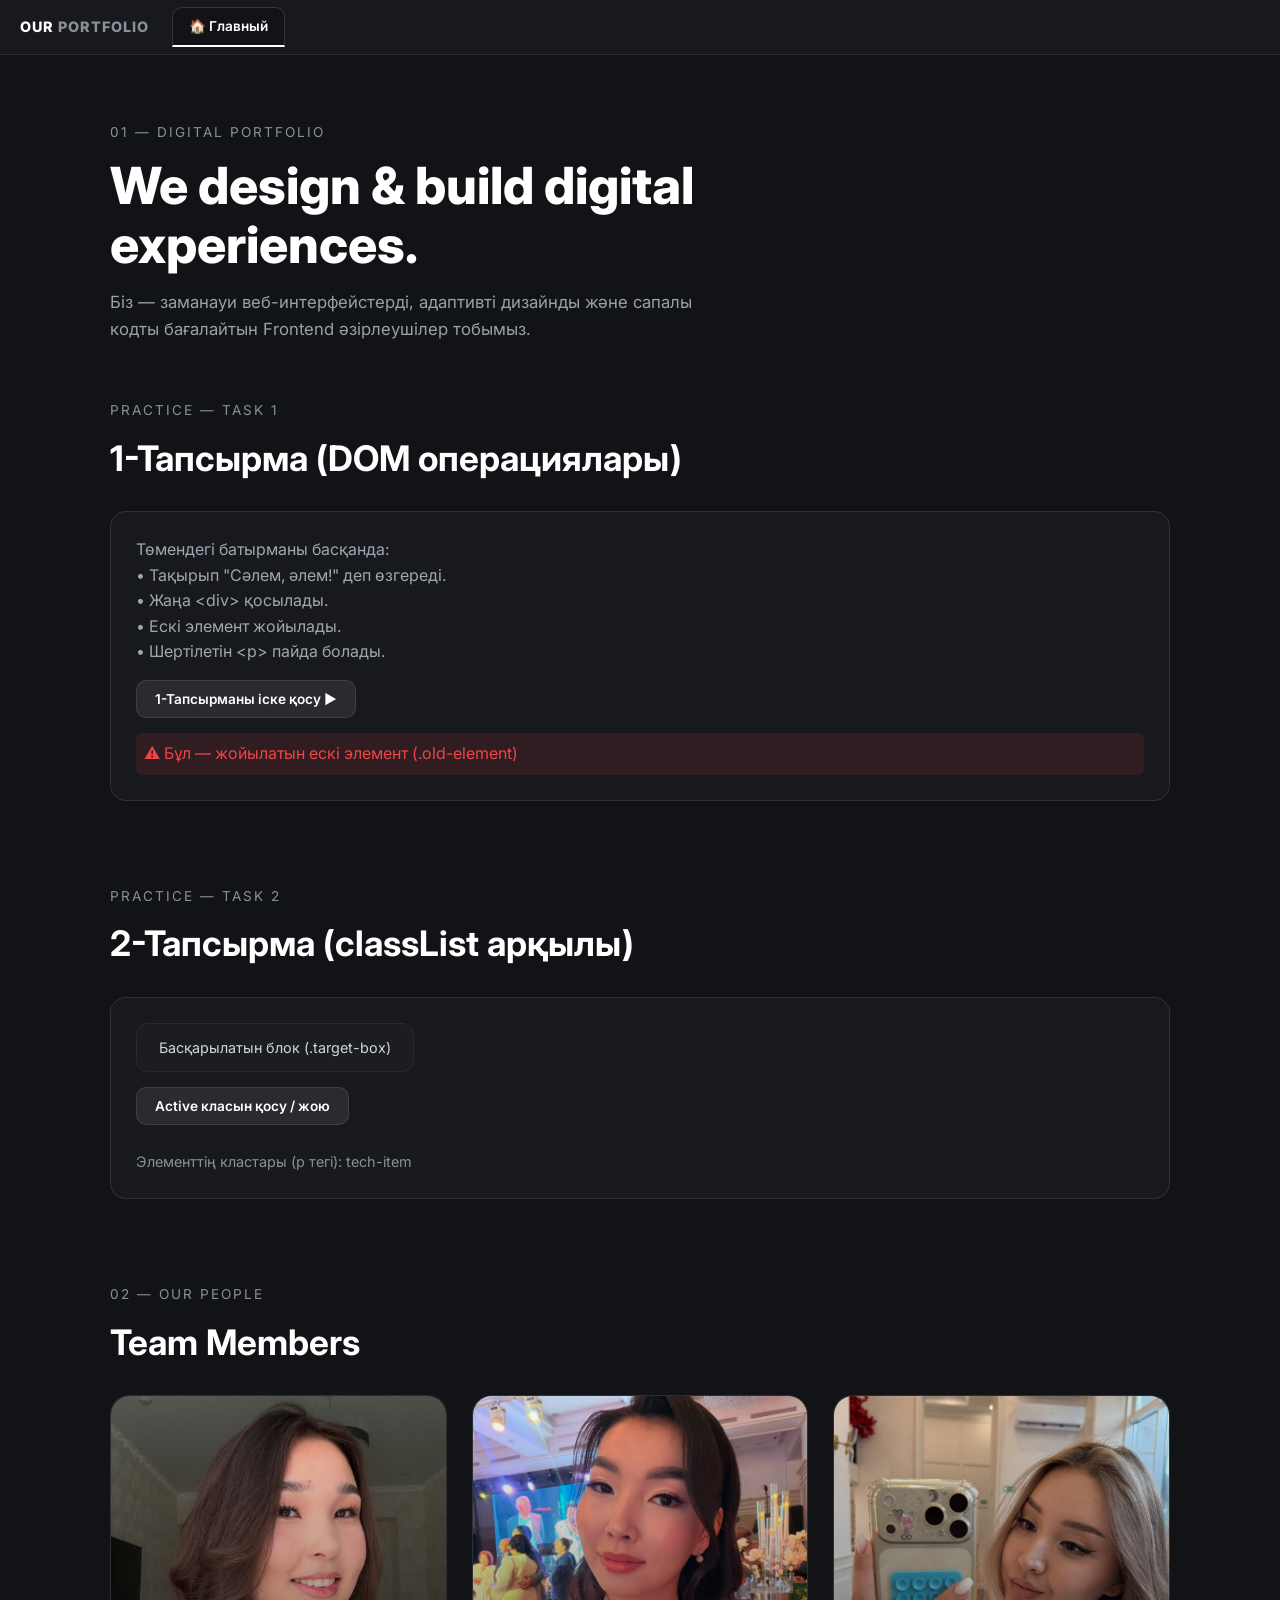
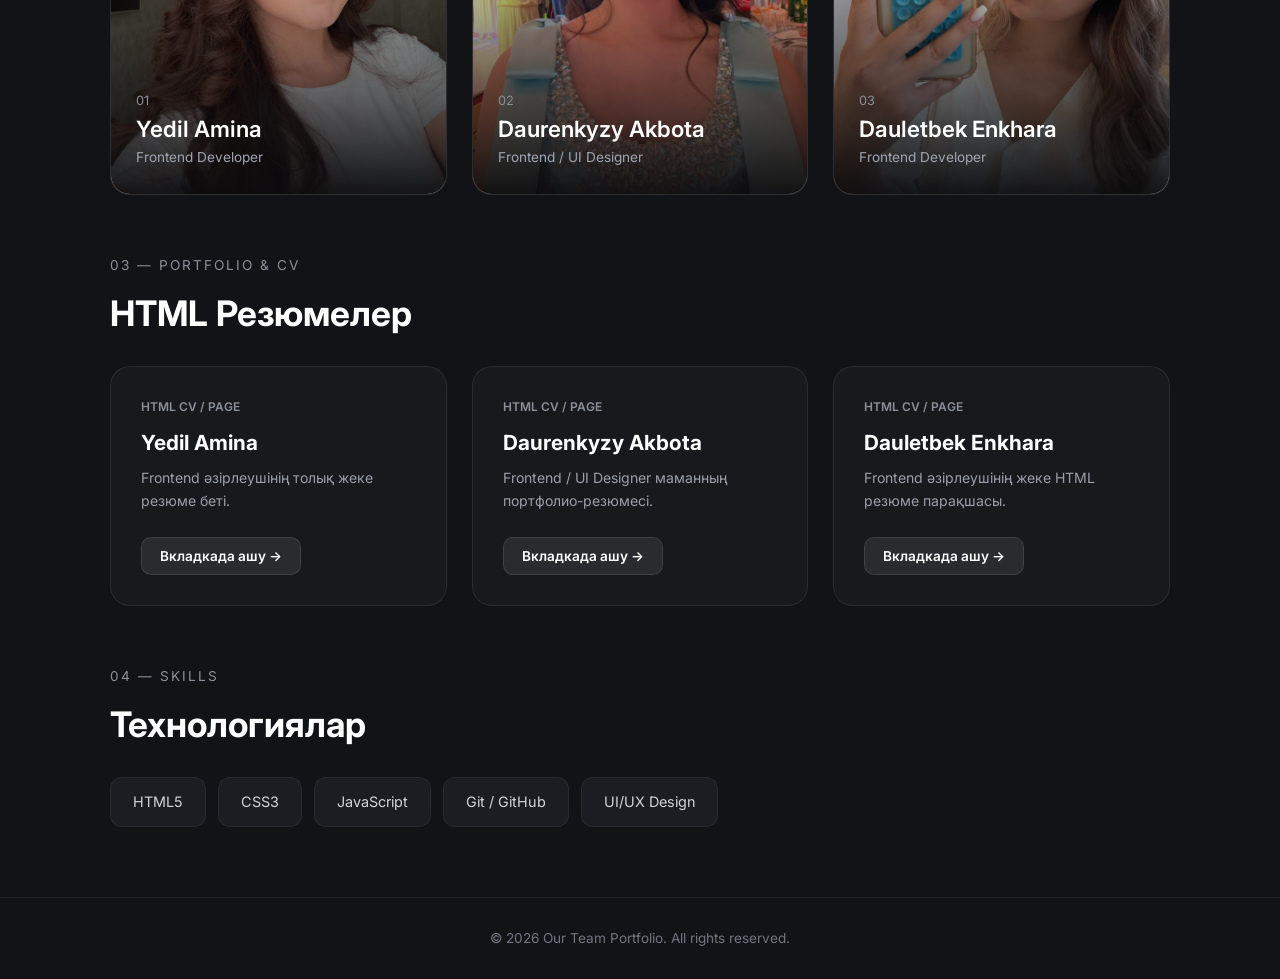
==== index.html @ e79c0d2a "Файл создан" ====
<!DOCTYPE html>
<html lang="kk">
<head>
  <meta charset="UTF-8">
  <meta name="viewport" content="width=device-width, initial-scale=1.0">
  <title>Our Team Portfolio with Tabs</title>
  <style>
    @import url('https://fonts.googleapis.com/css2?family=Inter:wght@300;400;500;600;700;800&display=swap');

    * { box-sizing: border-box; margin: 0; padding: 0; font-family: 'Inter', sans-serif; }
    
    body { 
      background-color: #121316; 
      color: #ffffff; 
      line-height: 1.6;
    }

    /* TOP TABS BAR */
    .tabs-header {
      position: fixed;
      top: 0; left: 0; width: 100%;
      height: 55px;
      background: #18191d;
      display: flex; align-items: center;
      padding: 0 20px;
      gap: 8px;
      z-index: 1000;
      border-bottom: 1px solid rgba(255, 255, 255, 0.08);
      overflow-x: auto;
    }

    .tabs-header::-webkit-scrollbar { height: 3px; }
    .tabs-header::-webkit-scrollbar-thumb { background: rgba(255,255,255,0.2); }

    .logo-badge {
      font-weight: 800;
      font-size: 0.9rem;
      letter-spacing: 1px;
      margin-right: 15px;
      color: #fff;
      white-space: nowrap;
    }
    .logo-badge span { color: #8a8f99; }

    .tab-btn {
      display: inline-flex;
      align-items: center;
      gap: 10px;
      background: rgba(255, 255, 255, 0.04);
      color: #8a8f99;
      padding: 8px 16px;
      border-radius: 10px 10px 0 0;
      font-size: 0.85rem;
      font-weight: 500;
      cursor: pointer;
      border: 1px solid rgba(255, 255, 255, 0.05);
      border-bottom: none;
      transition: all 0.2s ease;
      white-space: nowrap;
      user-select: none;
    }

    .tab-btn:hover { background: rgba(255, 255, 255, 0.08); color: #fff; }

    .tab-btn.active {
      background: #121316;
      color: #ffffff;
      border-color: rgba(255, 255, 255, 0.15);
      border-bottom: 2px solid #ffffff;
      font-weight: 600;
    }

    .tab-close {
      display: inline-flex; align-items: center; justify-content: center;
      width: 18px; height: 18px; border-radius: 50%;
      font-size: 11px; color: #8a8f99; transition: 0.2s;
    }
    .tab-close:hover { background: rgba(255, 255, 255, 0.2); color: #fff; }

    .content-area { margin-top: 55px; }
    .page-view { display: none; }
    .page-view.active { display: block; }

    /* HERO SECTION */
    .hero {
      min-height: 35vh;
      display: flex; flex-direction: column; justify-content: center;
      max-width: 1100px; margin: 0 auto; padding: 50px 20px 10px 20px;
    }
    .hero-tag { color: #8a8f99; font-size: 0.85rem; letter-spacing: 2px; text-transform: uppercase; margin-bottom: 12px; }
    .hero-title { font-size: 3.2rem; font-weight: 800; line-height: 1.15; max-width: 850px; margin-bottom: 15px; }
    .hero-subtitle { color: #9a9fa9; font-size: 1.05rem; max-width: 600px; }

    /* SECTIONS GENERAL */
    .section-container { max-width: 1100px; margin: 0 auto; padding: 30px 20px; }
    .sec-subtitle { color: #8a8f99; font-size: 0.85rem; letter-spacing: 2px; text-transform: uppercase; margin-bottom: 8px; }
    .sec-title { font-size: 2.2rem; font-weight: 700; margin-bottom: 25px; }

    /* TEAM GRID */
    .team-grid { display: grid; grid-template-columns: repeat(auto-fit, minmax(280px, 1fr)); gap: 25px; }
    .team-card {
      position: relative; height: 400px; border-radius: 20px;
      overflow: hidden; background: #1c1d22; cursor: pointer;
      transition: transform 0.3s ease, border-color 0.3s ease;
      border: 1px solid rgba(255, 255, 255, 0.08);
    }
    .team-card:hover { transform: translateY(-6px); border-color: rgba(255,255,255,0.25); }
    .card-img { width: 100%; height: 100%; object-fit: cover; }
    .card-overlay {
      position: absolute; inset: 0;
      background: linear-gradient(to top, rgba(10, 10, 12, 0.95) 0%, rgba(10, 10, 12, 0.3) 50%, transparent 100%);
      display: flex; flex-direction: column; justify-content: flex-end; padding: 25px;
    }
    .member-num { font-size: 0.8rem; color: #8a8f99; }
    .member-name { font-size: 1.4rem; font-weight: 600; color: #fff; }
    .member-role { font-size: 0.85rem; color: #a0a5b1; }

    /* RESUMES GRID */
    .resume-grid { display: grid; grid-template-columns: repeat(auto-fit, minmax(300px, 1fr)); gap: 25px; }
    .resume-card {
      background: #18191d; border-radius: 20px; padding: 30px;
      border: 1px solid rgba(255,255,255,0.08); display: flex; flex-direction: column; justify-content: space-between;
    }
    .resume-badge { font-size: 0.75rem; color: #8a8f99; text-transform: uppercase; font-weight: 600; margin-bottom: 10px; }
    .resume-name { font-size: 1.3rem; font-weight: 700; margin-bottom: 8px; }
    .resume-desc { font-size: 0.88rem; color: #9a9fa9; margin-bottom: 25px; }
    
    .resume-btn {
      background: rgba(255, 255, 255, 0.08); color: #fff;
      padding: 10px 18px; border-radius: 10px; border: 1px solid rgba(255, 255, 255, 0.1);
      font-size: 0.85rem; font-weight: 600; cursor: pointer; transition: 0.3s;
      width: fit-content;
    }
    .resume-btn:hover { background: #fff; color: #121316; }

    /* TECH STACK */
    .tech-box { display: flex; flex-wrap: wrap; gap: 12px; }
    .tech-item { background: #1c1d22; padding: 12px 22px; border-radius: 12px; border: 1px solid rgba(255,255,255,0.06); font-size: 0.9rem; color: #d1d5db; }

    /* CV DETAIL VIEW */
    .cv-container {
      max-width: 900px; margin: 40px auto; padding: 40px;
      background: #18191d; border-radius: 24px; border: 1px solid rgba(255,255,255,0.08);
    }
    .cv-header { display: flex; align-items: center; gap: 25px; margin-bottom: 35px; border-bottom: 1px solid rgba(255,255,255,0.08); padding-bottom: 30px; }
    .cv-avatar { width: 110px; height: 110px; border-radius: 50%; object-fit: cover; border: 2px solid rgba(255,255,255,0.2); }
    .cv-title { font-size: 2.2rem; font-weight: 800; }
    .cv-subtitle { color: #8a8f99; font-size: 1rem; margin-top: 4px; }
    .cv-section { margin-bottom: 30px; }
    .cv-sec-title { font-size: 1.2rem; font-weight: 700; margin-bottom: 12px; color: #fff; border-left: 3px solid #fff; padding-left: 10px; }
    .cv-text { color: #a0a5b1; font-size: 0.95rem; }

    /* ТАПСЫРМА БЛОКТАРЫНЫҢ СТИЛІ */
    .task-box {
      background: #18191d;
      padding: 25px;
      border-radius: 16px;
      border: 1px solid rgba(255,255,255,0.1);
      margin-bottom: 25px;
    }
    .new-div {
      background: rgba(34, 197, 94, 0.15);
      border: 1px dashed #22c55e;
      color: #4ade80;
      padding: 12px;
      border-radius: 8px;
      margin-top: 12px;
    }
    .target-active {
      background-color: #2563eb !important;
      color: #ffffff !important;
      border-color: #60a5fa !important;
    }

    footer { border-top: 1px solid rgba(255,255,255,0.06); padding: 30px 20px; text-align: center; color: #717680; font-size: 0.85rem; margin-top: 40px; }
  </style>
</head>
<body>

  <!-- TABS HEADER BAR -->
  <div class="tabs-header" id="tabs-bar">
    <div class="logo-badge">OUR <span>PORTFOLIO</span></div>
    
    <div class="tab-btn active" id="tab-home-page" onclick="activateTab('home-page')">
      <span>🏠 Главный</span>
    </div>
  </div>

  <!-- CONTENT AREA -->
  <div class="content-area">

    <!-- MAIN HOME PAGE -->
    <div id="home-page" class="page-view active">
      <section class="hero">
        <div class="hero-tag">01 — DIGITAL PORTFOLIO</div>
        <h1 class="hero-title" id="main-title">We design & build digital experiences.</h1>
        <p class="hero-subtitle">Біз — заманауи веб-интерфейстерді, адаптивті дизайнды және сапалы кодты бағалайтын Frontend әзірлеушілер тобымыз.</p>
      </section>

      <!-- ТАПСЫРМА 1 БӨЛІМІ (Тек Кнопканы басқанда орындалады) -->
      <section class="section-container">
        <div class="sec-subtitle">PRACTICE — TASK 1</div>
        <h2 class="sec-title">1-Тапсырма (DOM операциялары)</h2>
        <div class="task-box">
          <p style="margin-bottom: 15px; color: #a0a5b1;">
            Төмендегі батырманы басқанда:
            <br>• Тақырып "Сәлем, әлем!" деп өзгереді.
            <br>• Жаңа &lt;div&gt; қосылады.
            <br>• Ескі элемент жойылады.
            <br>• Шертілетін &lt;p&gt; пайда болады.
          </p>

          <button class="resume-btn" onclick="runTask1()">1-Тапсырманы іске қосу ▶</button>

          <div class="old-element" style="color: #ef4444; margin-top: 15px; padding: 8px; background: rgba(239, 68, 68, 0.1); border-radius: 6px;">
            ⚠️ Бұл — жойылатын ескі элемент (.old-element)
          </div>

          <div id="task1-output"></div>
        </div>
      </section>

      <!-- ТАПСЫРМА 2 БӨЛІМІ (Кластарды басқару) -->
      <section class="section-container">
        <div class="sec-subtitle">PRACTICE — TASK 2</div>
        <h2 class="sec-title">2-Тапсырма (classList арқылы)</h2>
        <div class="task-box">
          <div id="target-box" class="tech-item" style="margin-bottom: 15px; display: inline-block;">
            Басқарылатын блок (.target-box)
          </div>
          <br>
          <button id="toggle-btn" class="resume-btn" onclick="runTask2()" style="margin-bottom: 15px;">
            Active класын қосу / жою
          </button>

          <p id="class-list-display" style="color: #8a8f99; font-size: 0.9rem; margin-top: 10px;"></p>
        </div>
      </section>

      <!-- TEAM MEMBERS SECTION -->
      <section class="section-container">
        <div class="sec-subtitle">02 — OUR PEOPLE</div>
        <h2 class="sec-title">Team Members</h2>
        <div class="team-grid">
          
          <div class="team-card" onclick="openTab('amina-cv', '👤 Yedil Amina')">
            <img class="card-img" src="amina.jpg" alt="Амина">
            <div class="card-overlay">
              <div class="member-num">01</div>
              <div class="member-name">Yedil Amina</div>
              <div class="member-role">Frontend Developer</div>
            </div>
          </div>

          <div class="team-card" onclick="openTab('akbota-cv', '👤 Daurenkyzy Akbota')">
            <img class="card-img" src="akbota.jpg" alt="Ақбота">
            <div class="card-overlay">
              <div class="member-num">02</div>
              <div class="member-name">Daurenkyzy Akbota</div>
              <div class="member-role">Frontend / UI Designer</div>
            </div>
          </div>

          <div class="team-card" onclick="openTab('enkhara-cv', '👤 Dauletbek Enkhara')">
            <img class="card-img" src="enkhara.jpg" alt="Энхара">
            <div class="card-overlay">
              <div class="member-num">03</div>
              <div class="member-name">Dauletbek Enkhara</div>
              <div class="member-role">Frontend Developer</div>
            </div>
          </div>

        </div>
      </section>

      <!-- PORTFOLIO & CV -->
      <section class="section-container">
        <div class="sec-subtitle">03 — PORTFOLIO & CV</div>
        <h2 class="sec-title">HTML Резюмелер</h2>
        <div class="resume-grid">
          
          <div class="resume-card">
            <div>
              <div class="resume-badge">HTML CV / PAGE</div>
              <div class="resume-name">Yedil Amina</div>
              <div class="resume-desc">Frontend әзірлеушінің толық жеке резюме беті.</div>
            </div>
            <button class="resume-btn" onclick="openTab('amina-cv', '👤 Yedil Amina')">Вкладкада ашу →</button>
          </div>

          <div class="resume-card">
            <div>
              <div class="resume-badge">HTML CV / PAGE</div>
              <div class="resume-name">Daurenkyzy Akbota</div>
              <div class="resume-desc">Frontend / UI Designer маманның портфолио-резюмесі.</div>
            </div>
            <button class="resume-btn" onclick="openTab('akbota-cv', '👤 Daurenkyzy Akbota')">Вкладкада ашу →</button>
          </div>

          <div class="resume-card">
            <div>
              <div class="resume-badge">HTML CV / PAGE</div>
              <div class="resume-name">Dauletbek Enkhara</div>
              <div class="resume-desc">Frontend әзірлеушінің жеке HTML резюме парақшасы.</div>
            </div>
            <button class="resume-btn" onclick="openTab('enkhara-cv', '👤 Dauletbek Enkhara')">Вкладкада ашу →</button>
          </div>

        </div>
      </section>

      <section class="section-container">
        <div class="sec-subtitle">04 — SKILLS</div>
        <h2 class="sec-title">Технологиялар</h2>
        <div class="tech-box">
          <div class="tech-item">HTML5</div>
          <div class="tech-item">CSS3</div>
          <div class="tech-item">JavaScript</div>
          <div class="tech-item">Git / GitHub</div>
          <div class="tech-item">UI/UX Design</div>
        </div>
      </section>

      <footer>
        <p>© 2026 Our Team Portfolio. All rights reserved.</p>
      </footer>
    </div>

    <!-- AMINA CV PAGE -->
    <div id="amina-cv" class="page-view">
      <div class="cv-container">
        <div class="cv-header">
          <img src="amina.jpg" alt="Yedil Amina" class="cv-avatar">
          <div>
            <h1 class="cv-title">Yedil Amina</h1>
            <p class="cv-subtitle">Frontend Developer</p>
          </div>
        </div>
        <div class="cv-section">
          <h2 class="cv-sec-title">Мен туралы</h2>
          <p class="cv-text">Веб-интерфейстерді құруға құштар Frontend әзірлеушімін. HTML, CSS, JavaScript арқылы сапалы код жазамын.</p>
        </div>
        <div class="cv-section">
          <h2 class="cv-sec-title">Дағдылар</h2>
          <div class="tech-box">
            <div class="tech-item">HTML5 / CSS3</div>
            <div class="tech-item">JavaScript (ES6+)</div>
            <div class="tech-item">Git / GitHub</div>
          </div>
        </div>
      </div>
    </div>

    <!-- AKBOTA CV PAGE -->
    <div id="akbota-cv" class="page-view">
      <div class="cv-container">
        <div class="cv-header">
          <img src="akbota.jpg" alt="Daurenkyzy Akbota" class="cv-avatar">
          <div>
            <h1 class="cv-title">Daurenkyzy Akbota</h1>
            <p class="cv-subtitle">Frontend / UI Designer</p>
          </div>
        </div>
        <div class="cv-section">
          <h2 class="cv-sec-title">Мен туралы</h2>
          <p class="cv-text">Көз тартарлық UI/UX дизайн мен сапалы Frontend кодын ұштастыратын маманмын.</p>
        </div>
        <div class="cv-section">
          <h2 class="cv-sec-title">Дағдылар</h2>
          <div class="tech-box">
            <div class="tech-item">Figma / UI Design</div>
            <div class="tech-item">HTML5 / CSS3</div>
            <div class="tech-item">Responsive Design</div>
          </div>
        </div>
      </div>
    </div>

    <!-- ENKHARA CV PAGE -->
    <div id="enkhara-cv" class="page-view">
      <div class="cv-container">
        <div class="cv-header">
          <img src="enkhara.jpg" alt="Dauletbek Enkhara" class="cv-avatar">
          <div>
            <h1 class="cv-title">Dauletbek Enkhara</h1>
            <p class="cv-subtitle">Frontend Developer</p>
          </div>
        </div>
        <div class="cv-section">
          <h2 class="cv-sec-title">Мен туралы</h2>
          <p class="cv-text">Логикалық ойлауы жоғары, веб-технологияларды белсенді меңгеріп жүрген маманмын.</p>
        </div>
        <div class="cv-section">
          <h2 class="cv-sec-title">Дағдылар</h2>
          <div class="tech-box">
            <div class="tech-item">HTML5 / CSS3</div>
            <div class="tech-item">JavaScript</div>
            <div class="tech-item">VS Code</div>
          </div>
        </div>
      </div>
    </div>

  </div>

  <!-- SCRIPT FOR TABS & TASKS -->
  <script>
    const openTabsList = ['home-page'];

    function openTab(pageId, title) {
      const tabsBar = document.getElementById('tabs-bar');

      if (!openTabsList.includes(pageId)) {
        openTabsList.push(pageId);

        const tabBtn = document.createElement('div');
        tabBtn.className = 'tab-btn';
        tabBtn.id = 'tab-' + pageId;
        tabBtn.onclick = function() { activateTab(pageId); };

        tabBtn.innerHTML = `
          <span>${title}</span>
          <span class="tab-close" onclick="closeTab(event, '${pageId}')">✖</span>
        `;

        tabsBar.appendChild(tabBtn);
      }

      activateTab(pageId);
    }

    function activateTab(pageId) {
      document.querySelectorAll('.tab-btn').forEach(btn => btn.classList.remove('active'));
      document.querySelectorAll('.page-view').forEach(page => page.classList.remove('active'));

      const activeTabBtn = document.getElementById('tab-' + pageId);
      const activePageView = document.getElementById(pageId);

      if (activeTabBtn) activeTabBtn.classList.add('active');
      if (activePageView) activePageView.classList.add('active');

      window.scrollTo(0, 0);
    }

    function closeTab(event, pageId) {
      event.stopPropagation();

      const index = openTabsList.indexOf(pageId);
      if (index > -1) {
        openTabsList.splice(index, 1);
      }

      const tabElement = document.getElementById('tab-' + pageId);
      if (tabElement) {
        tabElement.remove();
      }

      activateTab(openTabsList[openTabsList.length - 1]);
    }

    // ==========================================
    // 1-ТАПСЫРМА: ТЕК БАТЫРМАНЫ БАСҚАНДА ОРЫНДАЛАДЫ
    // ==========================================
    let isTask1Executed = false;

    function runTask1() {
      if (isTask1Executed) return; // Екі рет басылып кетпеу үшін

      // 1. Тақырыпты "Сәлем, әлем!" деп өзгерту
      const mainTitle = document.getElementById('main-title');
      if (mainTitle) {
        mainTitle.textContent = 'Сәлем, әлем!';
      }

      // 2. new-div класы бар жаңа <div> жасау
      const outputContainer = document.getElementById('task1-output');
      const newDiv = document.createElement('div');
      newDiv.className = 'new-div';
      newDiv.textContent = 'Мен жаңа элементпін (.new-div)';
      outputContainer.appendChild(newDiv);

      // 3. old-element-ті жою
      const oldElement = document.querySelector('.old-element');
      if (oldElement) {
        oldElement.remove();
      }

      // 4. Шертілгенде түсі мен өлшемі өзгеретін <p> қосу
      const dynamicPara = document.createElement('p');
      dynamicPara.textContent = '👆 Маған басып көр! (Түсі және шрифті өзгереді)';
      dynamicPara.style.cursor = 'pointer';
      dynamicPara.style.marginTop = '15px';
      dynamicPara.style.color = '#38bdf8';

      dynamicPara.addEventListener('click', function() {
        this.style.color = '#f59e0b';
        this.style.fontSize = '22px';
        this.style.fontWeight = 'bold';
      });

      outputContainer.appendChild(dynamicPara);
      isTask1Executed = true;
    }

    // ==========================================
    // 2-ТАПСЫРМА: Active КЛАСЫН ҚОСУ / ЖОЮ
    // ==========================================
    const targetBox = document.getElementById('target-box');
    const classDisplay = document.getElementById('class-list-display');

    function updateClassDisplay() {
      const classesList = Array.from(targetBox.classList).join(', ');
      console.log('Ағымдағы кластар:', targetBox.classList.value);
      if (classDisplay) {
        classDisplay.textContent = 'Элементтің кластары (p тегі): ' + classesList;
      }
    }

    // Бастапқы күйді көрсету
    updateClassDisplay();

    function runTask2() {
      targetBox.classList.toggle('target-active');
      updateClassDisplay();
    }
  </script>

</body>
</html>
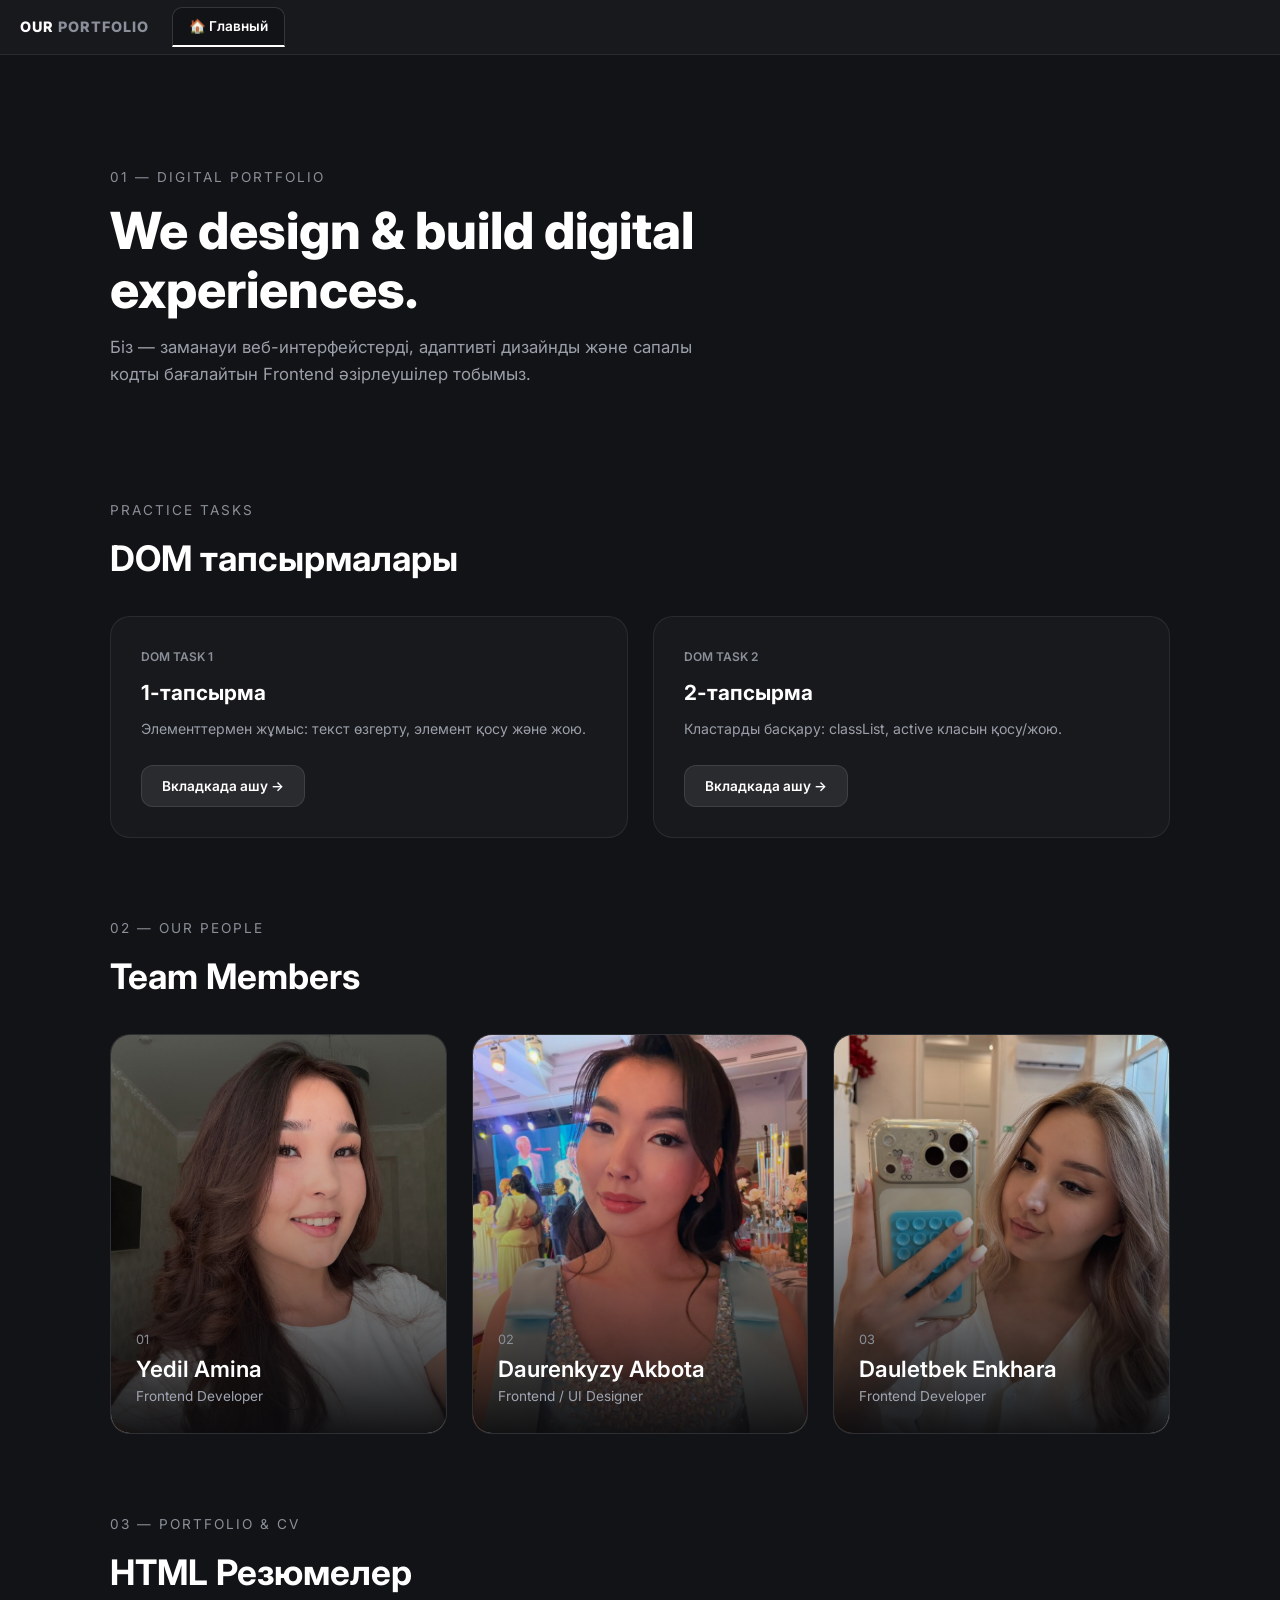
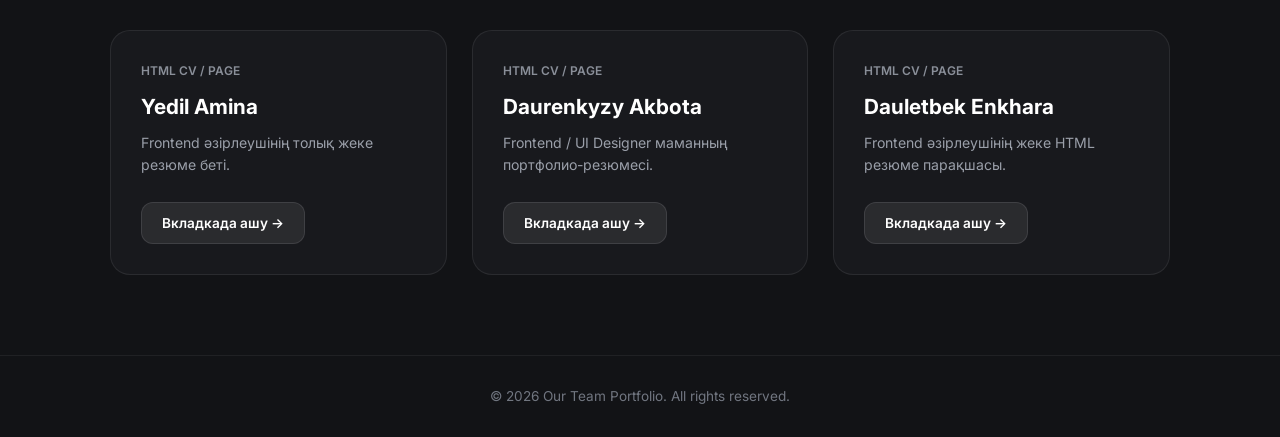
==== commit 4eafc5d4: "up" ====
--- a/index.html
+++ b/index.html
@@ -8,14 +8,14 @@
     @import url('https://fonts.googleapis.com/css2?family=Inter:wght@300;400;500;600;700;800&display=swap');
 
     * { box-sizing: border-box; margin: 0; padding: 0; font-family: 'Inter', sans-serif; }
-    
+
     body { 
       background-color: #121316; 
       color: #ffffff; 
       line-height: 1.6;
     }
 
-    /* TOP TABS BAR */
+    /* 1. TOP TABS BAR */
     .tabs-header {
       position: fixed;
       top: 0; left: 0; width: 100%;
@@ -60,7 +60,10 @@
       user-select: none;
     }
 
-    .tab-btn:hover { background: rgba(255, 255, 255, 0.08); color: #fff; }
+    .tab-btn:hover {
+      background: rgba(255, 255, 255, 0.08);
+      color: #fff;
+    }
 
     .tab-btn.active {
       background: #121316;
@@ -71,32 +74,39 @@
     }
 
     .tab-close {
-      display: inline-flex; align-items: center; justify-content: center;
-      width: 18px; height: 18px; border-radius: 50%;
-      font-size: 11px; color: #8a8f99; transition: 0.2s;
-    }
-    .tab-close:hover { background: rgba(255, 255, 255, 0.2); color: #fff; }
+      display: inline-flex;
+      align-items: center;
+      justify-content: center;
+      width: 18px;
+      height: 18px;
+      border-radius: 50%;
+      font-size: 11px;
+      color: #8a8f99;
+      transition: 0.2s;
+    }
+
+    .tab-close:hover {
+      background: rgba(255, 255, 255, 0.2);
+      color: #fff;
+    }
 
     .content-area { margin-top: 55px; }
     .page-view { display: none; }
     .page-view.active { display: block; }
 
-    /* HERO SECTION */
     .hero {
-      min-height: 35vh;
+      min-height: 45vh;
       display: flex; flex-direction: column; justify-content: center;
-      max-width: 1100px; margin: 0 auto; padding: 50px 20px 10px 20px;
+      max-width: 1100px; margin: 0 auto; padding: 60px 20px 20px 20px;
     }
     .hero-tag { color: #8a8f99; font-size: 0.85rem; letter-spacing: 2px; text-transform: uppercase; margin-bottom: 12px; }
     .hero-title { font-size: 3.2rem; font-weight: 800; line-height: 1.15; max-width: 850px; margin-bottom: 15px; }
     .hero-subtitle { color: #9a9fa9; font-size: 1.05rem; max-width: 600px; }
 
-    /* SECTIONS GENERAL */
-    .section-container { max-width: 1100px; margin: 0 auto; padding: 30px 20px; }
+    .section-container { max-width: 1100px; margin: 0 auto; padding: 40px 20px; }
     .sec-subtitle { color: #8a8f99; font-size: 0.85rem; letter-spacing: 2px; text-transform: uppercase; margin-bottom: 8px; }
-    .sec-title { font-size: 2.2rem; font-weight: 700; margin-bottom: 25px; }
-
-    /* TEAM GRID */
+    .sec-title { font-size: 2.2rem; font-weight: 700; margin-bottom: 30px; }
+
     .team-grid { display: grid; grid-template-columns: repeat(auto-fit, minmax(280px, 1fr)); gap: 25px; }
     .team-card {
       position: relative; height: 400px; border-radius: 20px;
@@ -115,7 +125,6 @@
     .member-name { font-size: 1.4rem; font-weight: 600; color: #fff; }
     .member-role { font-size: 0.85rem; color: #a0a5b1; }
 
-    /* RESUMES GRID */
     .resume-grid { display: grid; grid-template-columns: repeat(auto-fit, minmax(300px, 1fr)); gap: 25px; }
     .resume-card {
       background: #18191d; border-radius: 20px; padding: 30px;
@@ -124,22 +133,63 @@
     .resume-badge { font-size: 0.75rem; color: #8a8f99; text-transform: uppercase; font-weight: 600; margin-bottom: 10px; }
     .resume-name { font-size: 1.3rem; font-weight: 700; margin-bottom: 8px; }
     .resume-desc { font-size: 0.88rem; color: #9a9fa9; margin-bottom: 25px; }
-    
+
     .resume-btn {
       background: rgba(255, 255, 255, 0.08); color: #fff;
-      padding: 10px 18px; border-radius: 10px; border: 1px solid rgba(255, 255, 255, 0.1);
+      padding: 12px 20px; border-radius: 12px; border: 1px solid rgba(255, 255, 255, 0.1);
       font-size: 0.85rem; font-weight: 600; cursor: pointer; transition: 0.3s;
       width: fit-content;
     }
     .resume-btn:hover { background: #fff; color: #121316; }
 
-    /* TECH STACK */
-    .tech-box { display: flex; flex-wrap: wrap; gap: 12px; }
-    .tech-item { background: #1c1d22; padding: 12px 22px; border-radius: 12px; border: 1px solid rgba(255,255,255,0.06); font-size: 0.9rem; color: #d1d5db; }
-
-    /* CV DETAIL VIEW */
+    /* DOM ТАПСЫРМАЛАРЫНЫҢ СТИЛЬДЕРІ */
+    .task-container-wrapper {
+      max-width: 900px; margin: 40px auto; padding: 40px;
+      background: #18191d; border-radius: 24px; border: 1px solid rgba(255,255,255,0.08);
+    }
+    .sub-card {
+      background: #0d1117; border: 1px solid #21262d;
+      border-radius: 12px; padding: 20px; margin-bottom: 20px;
+    }
+    .sub-card-title {
+      font-size: 0.75rem; font-weight: 600; color: #8b949e;
+      text-transform: uppercase; letter-spacing: 0.5px; margin-bottom: 12px;
+    }
+    .action-btn {
+      background: #21262d; color: #58a6ff; border: 1px solid #30363d;
+      padding: 10px 16px; border-radius: 8px; font-size: 0.85rem; font-weight: 600;
+      cursor: pointer; margin-top: 10px; transition: 0.2s ease;
+    }
+    .action-btn:hover { background: #30363d; color: #ffffff; }
+    .result-box {
+      background: #161b22; padding: 12px 16px; border-radius: 8px;
+      margin-top: 8px; font-size: 0.95rem; color: #e6edf3;
+    }
+    .old-element {
+      background: #da3633; color: #ffffff; padding: 12px;
+      border-radius: 8px; font-weight: 500; margin-top: 8px;
+    }
+    .target-box {
+      background: #21262d; padding: 16px; border-radius: 8px;
+      transition: all 0.3s ease; color: #c9d1d9;
+    }
+    .target-box.active {
+      background: #1f6beb !important; color: #ffffff !important; font-weight: 600;
+    }
+
+    /* BODY СОҢЫНА ҚОСЫЛАТЫН DIV СТИЛІ */
+    body > .new-div {
+      background: #238636;
+      color: #ffffff;
+      padding: 12px 20px;
+      border-radius: 8px;
+      margin: 15px auto;
+      max-width: 900px;
+      font-weight: 500;
+    }
+
     .cv-container {
-      max-width: 900px; margin: 40px auto; padding: 40px;
+      max-width: 900px; margin: 60px auto; padding: 40px;
       background: #18191d; border-radius: 24px; border: 1px solid rgba(255,255,255,0.08);
     }
     .cv-header { display: flex; align-items: center; gap: 25px; margin-bottom: 35px; border-bottom: 1px solid rgba(255,255,255,0.08); padding-bottom: 30px; }
@@ -150,90 +200,53 @@
     .cv-sec-title { font-size: 1.2rem; font-weight: 700; margin-bottom: 12px; color: #fff; border-left: 3px solid #fff; padding-left: 10px; }
     .cv-text { color: #a0a5b1; font-size: 0.95rem; }
 
-    /* ТАПСЫРМА БЛОКТАРЫНЫҢ СТИЛІ */
-    .task-box {
-      background: #18191d;
-      padding: 25px;
-      border-radius: 16px;
-      border: 1px solid rgba(255,255,255,0.1);
-      margin-bottom: 25px;
-    }
-    .new-div {
-      background: rgba(34, 197, 94, 0.15);
-      border: 1px dashed #22c55e;
-      color: #4ade80;
-      padding: 12px;
-      border-radius: 8px;
-      margin-top: 12px;
-    }
-    .target-active {
-      background-color: #2563eb !important;
-      color: #ffffff !important;
-      border-color: #60a5fa !important;
-    }
-
     footer { border-top: 1px solid rgba(255,255,255,0.06); padding: 30px 20px; text-align: center; color: #717680; font-size: 0.85rem; margin-top: 40px; }
   </style>
 </head>
 <body>
 
-  <!-- TABS HEADER BAR -->
+  <!-- TOP TABS BAR -->
   <div class="tabs-header" id="tabs-bar">
     <div class="logo-badge">OUR <span>PORTFOLIO</span></div>
-    
     <div class="tab-btn active" id="tab-home-page" onclick="activateTab('home-page')">
       <span>🏠 Главный</span>
     </div>
   </div>
 
-  <!-- CONTENT AREA -->
   <div class="content-area">
 
-    <!-- MAIN HOME PAGE -->
+    <!-- HOME PAGE -->
     <div id="home-page" class="page-view active">
       <section class="hero">
         <div class="hero-tag">01 — DIGITAL PORTFOLIO</div>
-        <h1 class="hero-title" id="main-title">We design & build digital experiences.</h1>
+        <h1 class="hero-title">We design & build digital experiences.</h1>
         <p class="hero-subtitle">Біз — заманауи веб-интерфейстерді, адаптивті дизайнды және сапалы кодты бағалайтын Frontend әзірлеушілер тобымыз.</p>
       </section>
 
-      <!-- ТАПСЫРМА 1 БӨЛІМІ (Тек Кнопканы басқанда орындалады) -->
+      <!-- PRACTICE TASKS SECTION -->
       <section class="section-container">
-        <div class="sec-subtitle">PRACTICE — TASK 1</div>
-        <h2 class="sec-title">1-Тапсырма (DOM операциялары)</h2>
-        <div class="task-box">
-          <p style="margin-bottom: 15px; color: #a0a5b1;">
-            Төмендегі батырманы басқанда:
-            <br>• Тақырып "Сәлем, әлем!" деп өзгереді.
-            <br>• Жаңа &lt;div&gt; қосылады.
-            <br>• Ескі элемент жойылады.
-            <br>• Шертілетін &lt;p&gt; пайда болады.
-          </p>
-
-          <button class="resume-btn" onclick="runTask1()">1-Тапсырманы іске қосу ▶</button>
-
-          <div class="old-element" style="color: #ef4444; margin-top: 15px; padding: 8px; background: rgba(239, 68, 68, 0.1); border-radius: 6px;">
-            ⚠️ Бұл — жойылатын ескі элемент (.old-element)
-          </div>
-
-          <div id="task1-output"></div>
-        </div>
-      </section>
-
-      <!-- ТАПСЫРМА 2 БӨЛІМІ (Кластарды басқару) -->
-      <section class="section-container">
-        <div class="sec-subtitle">PRACTICE — TASK 2</div>
-        <h2 class="sec-title">2-Тапсырма (classList арқылы)</h2>
-        <div class="task-box">
-          <div id="target-box" class="tech-item" style="margin-bottom: 15px; display: inline-block;">
-            Басқарылатын блок (.target-box)
-          </div>
-          <br>
-          <button id="toggle-btn" class="resume-btn" onclick="runTask2()" style="margin-bottom: 15px;">
-            Active класын қосу / жою
-          </button>
-
-          <p id="class-list-display" style="color: #8a8f99; font-size: 0.9rem; margin-top: 10px;"></p>
+        <div class="sec-subtitle">PRACTICE TASKS</div>
+        <h2 class="sec-title">DOM тапсырмалары</h2>
+        <div class="resume-grid">
+          
+          <div class="resume-card">
+            <div>
+              <div class="resume-badge">DOM TASK 1</div>
+              <div class="resume-name">1-тапсырма</div>
+              <div class="resume-desc">Элементтермен жұмыс: текст өзгерту, элемент қосу және жою.</div>
+            </div>
+            <button class="resume-btn" onclick="openTab('task1-page', '⚡ 1-тапсырма')">Вкладкада ашу →</button>
+          </div>
+
+          <div class="resume-card">
+            <div>
+              <div class="resume-badge">DOM TASK 2</div>
+              <div class="resume-name">2-тапсырма</div>
+              <div class="resume-desc">Кластарды басқару: classList, active класын қосу/жою.</div>
+            </div>
+            <button class="resume-btn" onclick="openTab('task2-page', '⚡ 2-тапсырма')">Вкладкада ашу →</button>
+          </div>
+
         </div>
       </section>
 
@@ -242,7 +255,6 @@
         <div class="sec-subtitle">02 — OUR PEOPLE</div>
         <h2 class="sec-title">Team Members</h2>
         <div class="team-grid">
-          
           <div class="team-card" onclick="openTab('amina-cv', '👤 Yedil Amina')">
             <img class="card-img" src="amina.jpg" alt="Амина">
             <div class="card-overlay">
@@ -269,16 +281,14 @@
               <div class="member-role">Frontend Developer</div>
             </div>
           </div>
-
         </div>
       </section>
 
-      <!-- PORTFOLIO & CV -->
+      <!-- RESUMES SECTION -->
       <section class="section-container">
         <div class="sec-subtitle">03 — PORTFOLIO & CV</div>
         <h2 class="sec-title">HTML Резюмелер</h2>
         <div class="resume-grid">
-          
           <div class="resume-card">
             <div>
               <div class="resume-badge">HTML CV / PAGE</div>
@@ -305,19 +315,6 @@
             </div>
             <button class="resume-btn" onclick="openTab('enkhara-cv', '👤 Dauletbek Enkhara')">Вкладкада ашу →</button>
           </div>
-
-        </div>
-      </section>
-
-      <section class="section-container">
-        <div class="sec-subtitle">04 — SKILLS</div>
-        <h2 class="sec-title">Технологиялар</h2>
-        <div class="tech-box">
-          <div class="tech-item">HTML5</div>
-          <div class="tech-item">CSS3</div>
-          <div class="tech-item">JavaScript</div>
-          <div class="tech-item">Git / GitHub</div>
-          <div class="tech-item">UI/UX Design</div>
         </div>
       </section>
 
@@ -326,7 +323,57 @@
       </footer>
     </div>
 
-    <!-- AMINA CV PAGE -->
+    <!-- 1-ТАПСЫРМА БЕТІ -->
+    <div id="task1-page" class="page-view">
+      <div class="task-container-wrapper">
+        <h2 style="font-size: 1.8rem; margin-bottom: 25px; color: #58a6ff;">1-тапсырма. Элементтермен жұмыс</h2>
+
+        <div class="sub-card">
+          <div class="sub-card-title">1) ID бойынша элементті табу және мәтінін өзгертү</div>
+          <div id="main-title" class="result-box">Бастапқы мәтін (өзгертілмеген)</div>
+          <button class="action-btn" onclick="changeTitleText()">Мәтінді өзгертү</button>
+        </div>
+
+        <div class="sub-card">
+          <div class="sub-card-title">2) Жаңа &lt;div class="new-div"&gt; жасап, body соңына қосу</div>
+          <button class="action-btn" onclick="addNewDiv()">Жаңа div қосу</button>
+        </div>
+
+        <div class="sub-card">
+          <div class="sub-card-title">3) .old-element класымен элементті жою</div>
+          <div class="old-element">Мен old-element класымын — мені жоюға болады</div>
+          <button class="action-btn" onclick="removeOldElement()">Элементті жою</button>
+        </div>
+
+        <div class="sub-card">
+          <div class="sub-card-title">4) "&lt;p&gt; Бар ауыспалы абзац" — басқанда түсі/өлшемі өзгереді</div>
+          <p style="cursor: pointer; padding: 8px; margin-top: 5px; color: #58a6ff; transition: all 0.3s;" onclick="changeTextStyle(this)">
+            Бұл ауыспалы абзац (Үстіне басып көр)
+          </p>
+        </div>
+      </div>
+    </div>
+
+    <!-- 2-ТАПСЫРМА БЕТІ -->
+    <div id="task2-page" class="page-view">
+      <div class="task-container-wrapper">
+        <h2 style="font-size: 1.8rem; margin-bottom: 25px; color: #58a6ff;">2-тапсырма. Кластарды басқару (classList)</h2>
+
+        <div class="sub-card">
+          <div class="sub-card-title">Active класын қосу / жою және консольге шығару</div>
+          
+          <div id="target-element" class="target-box">
+            Басқарылатын блок (.target-box)
+          </div>
+
+          <button class="action-btn" onclick="toggleActiveClass()">Toggle Active Class</button>
+          
+          <p id="class-info" style="margin-top: 12px; color: #8b949e; font-size: 0.85rem;"></p>
+        </div>
+      </div>
+    </div>
+
+    <!-- AMINA CV -->
     <div id="amina-cv" class="page-view">
       <div class="cv-container">
         <div class="cv-header">
@@ -340,18 +387,10 @@
           <h2 class="cv-sec-title">Мен туралы</h2>
           <p class="cv-text">Веб-интерфейстерді құруға құштар Frontend әзірлеушімін. HTML, CSS, JavaScript арқылы сапалы код жазамын.</p>
         </div>
-        <div class="cv-section">
-          <h2 class="cv-sec-title">Дағдылар</h2>
-          <div class="tech-box">
-            <div class="tech-item">HTML5 / CSS3</div>
-            <div class="tech-item">JavaScript (ES6+)</div>
-            <div class="tech-item">Git / GitHub</div>
-          </div>
-        </div>
       </div>
     </div>
 
-    <!-- AKBOTA CV PAGE -->
+    <!-- AKBOTA CV -->
     <div id="akbota-cv" class="page-view">
       <div class="cv-container">
         <div class="cv-header">
@@ -365,18 +404,10 @@
           <h2 class="cv-sec-title">Мен туралы</h2>
           <p class="cv-text">Көз тартарлық UI/UX дизайн мен сапалы Frontend кодын ұштастыратын маманмын.</p>
         </div>
-        <div class="cv-section">
-          <h2 class="cv-sec-title">Дағдылар</h2>
-          <div class="tech-box">
-            <div class="tech-item">Figma / UI Design</div>
-            <div class="tech-item">HTML5 / CSS3</div>
-            <div class="tech-item">Responsive Design</div>
-          </div>
-        </div>
       </div>
     </div>
 
-    <!-- ENKHARA CV PAGE -->
+    <!-- ENKHARA CV -->
     <div id="enkhara-cv" class="page-view">
       <div class="cv-container">
         <div class="cv-header">
@@ -390,23 +421,16 @@
           <h2 class="cv-sec-title">Мен туралы</h2>
           <p class="cv-text">Логикалық ойлауы жоғары, веб-технологияларды белсенді меңгеріп жүрген маманмын.</p>
         </div>
-        <div class="cv-section">
-          <h2 class="cv-sec-title">Дағдылар</h2>
-          <div class="tech-box">
-            <div class="tech-item">HTML5 / CSS3</div>
-            <div class="tech-item">JavaScript</div>
-            <div class="tech-item">VS Code</div>
-          </div>
-        </div>
       </div>
     </div>
 
   </div>
 
-  <!-- SCRIPT FOR TABS & TASKS -->
   <script>
+    // Ашық тұрған вкладкалардың тізімі
     const openTabsList = ['home-page'];
 
+    // Вкладканы ашу функциясы
     function openTab(pageId, title) {
       const tabsBar = document.getElementById('tabs-bar');
 
@@ -423,12 +447,15 @@
           <span class="tab-close" onclick="closeTab(event, '${pageId}')">✖</span>
         `;
 
-        tabsBar.appendChild(tabBtn);
+        if (tabsBar) {
+          tabsBar.appendChild(tabBtn);
+        }
       }
 
       activateTab(pageId);
     }
 
+    // Вкладканы белсенді (активті) ету
     function activateTab(pageId) {
       document.querySelectorAll('.tab-btn').forEach(btn => btn.classList.remove('active'));
       document.querySelectorAll('.page-view').forEach(page => page.classList.remove('active'));
@@ -439,11 +466,14 @@
       if (activeTabBtn) activeTabBtn.classList.add('active');
       if (activePageView) activePageView.classList.add('active');
 
-      window.scrollTo(0, 0);
-    }
-
+      window.scrollTo({ top: 0, behavior: 'smooth' });
+    }
+
+    // Вкладканы жабу функциясы
     function closeTab(event, pageId) {
       event.stopPropagation();
+
+      if (pageId === 'home-page') return;
 
       const index = openTabsList.indexOf(pageId);
       if (index > -1) {
@@ -458,70 +488,59 @@
       activateTab(openTabsList[openTabsList.length - 1]);
     }
 
+    // ESC батырмасын басқанда соңғы вкладканы жабу
+    document.addEventListener('keydown', (e) => {
+      if (e.key === 'Escape' && openTabsList.length > 1) {
+        const lastTab = openTabsList[openTabsList.length - 1];
+        closeTab(e, lastTab);
+      }
+    });
+
     // ==========================================
-    // 1-ТАПСЫРМА: ТЕК БАТЫРМАНЫ БАСҚАНДА ОРЫНДАЛАДЫ
+    // DOM ТАПСЫРМАЛАРЫНЫҢ ФУНКЦИЯЛАРЫ
     // ==========================================
-    let isTask1Executed = false;
-
-    function runTask1() {
-      if (isTask1Executed) return; // Екі рет басылып кетпеу үшін
-
-      // 1. Тақырыпты "Сәлем, әлем!" деп өзгерту
-      const mainTitle = document.getElementById('main-title');
-      if (mainTitle) {
-        mainTitle.textContent = 'Сәлем, әлем!';
-      }
-
-      // 2. new-div класы бар жаңа <div> жасау
-      const outputContainer = document.getElementById('task1-output');
+
+    // 1-Тапсырма: Мәтінді өзгертү
+    function changeTitleText() {
+      document.getElementById('main-title').textContent = 'Сәлем, әлем!';
+    }
+
+    // 1-Тапсырма: Жаңа div жасап, ТУРА BODY СОҢЫНА ҚОСУ
+    function addNewDiv() {
       const newDiv = document.createElement('div');
       newDiv.className = 'new-div';
-      newDiv.textContent = 'Мен жаңа элементпін (.new-div)';
-      outputContainer.appendChild(newDiv);
-
-      // 3. old-element-ті жою
-      const oldElement = document.querySelector('.old-element');
-      if (oldElement) {
-        oldElement.remove();
+      newDiv.textContent = 'Жаңа элемент қосылды (body соңында)!';
+      document.body.appendChild(newDiv);
+    }
+
+    // 1-Тапсырма: Элементті жою
+    function removeOldElement() {
+      const oldEl = document.querySelector('.old-element');
+      if (oldEl) {
+        oldEl.remove();
       }
-
-      // 4. Шертілгенде түсі мен өлшемі өзгеретін <p> қосу
-      const dynamicPara = document.createElement('p');
-      dynamicPara.textContent = '👆 Маған басып көр! (Түсі және шрифті өзгереді)';
-      dynamicPara.style.cursor = 'pointer';
-      dynamicPara.style.marginTop = '15px';
-      dynamicPara.style.color = '#38bdf8';
-
-      dynamicPara.addEventListener('click', function() {
-        this.style.color = '#f59e0b';
-        this.style.fontSize = '22px';
-        this.style.fontWeight = 'bold';
-      });
-
-      outputContainer.appendChild(dynamicPara);
-      isTask1Executed = true;
-    }
-
-    // ==========================================
-    // 2-ТАПСЫРМА: Active КЛАСЫН ҚОСУ / ЖОЮ
-    // ==========================================
-    const targetBox = document.getElementById('target-box');
-    const classDisplay = document.getElementById('class-list-display');
-
-    function updateClassDisplay() {
-      const classesList = Array.from(targetBox.classList).join(', ');
-      console.log('Ағымдағы кластар:', targetBox.classList.value);
-      if (classDisplay) {
-        classDisplay.textContent = 'Элементтің кластары (p тегі): ' + classesList;
+    }
+
+    // 1-Тапсырма: Басқанда түсі өзгереді, ҚАЙТА БАСҚАНДА ӨЗ ҚАЛПЫНА ҚАЙТАДЫ
+    function changeTextStyle(el) {
+      if (el.style.color === 'rgb(241, 224, 90)' || el.style.color === '#f1e05a') {
+        el.style.color = '#58a6ff';
+        el.style.fontSize = '1rem';
+        el.style.fontWeight = 'normal';
+      } else {
+        el.style.color = '#f1e05a';
+        el.style.fontSize = '1.2rem';
+        el.style.fontWeight = 'bold';
       }
     }
 
-    // Бастапқы күйді көрсету
-    updateClassDisplay();
-
-    function runTask2() {
-      targetBox.classList.toggle('target-active');
-      updateClassDisplay();
+    // 2-Тапсырма: Toggle Active Class
+    function toggleActiveClass() {
+      const target = document.getElementById('target-element');
+      target.classList.toggle('active');
+      
+      document.getElementById('class-info').textContent = 'Ағымдағы кластар тізімі: ' + target.className;
+      console.log('Элементтің кластары:', target.classList.value);
     }
   </script>
 
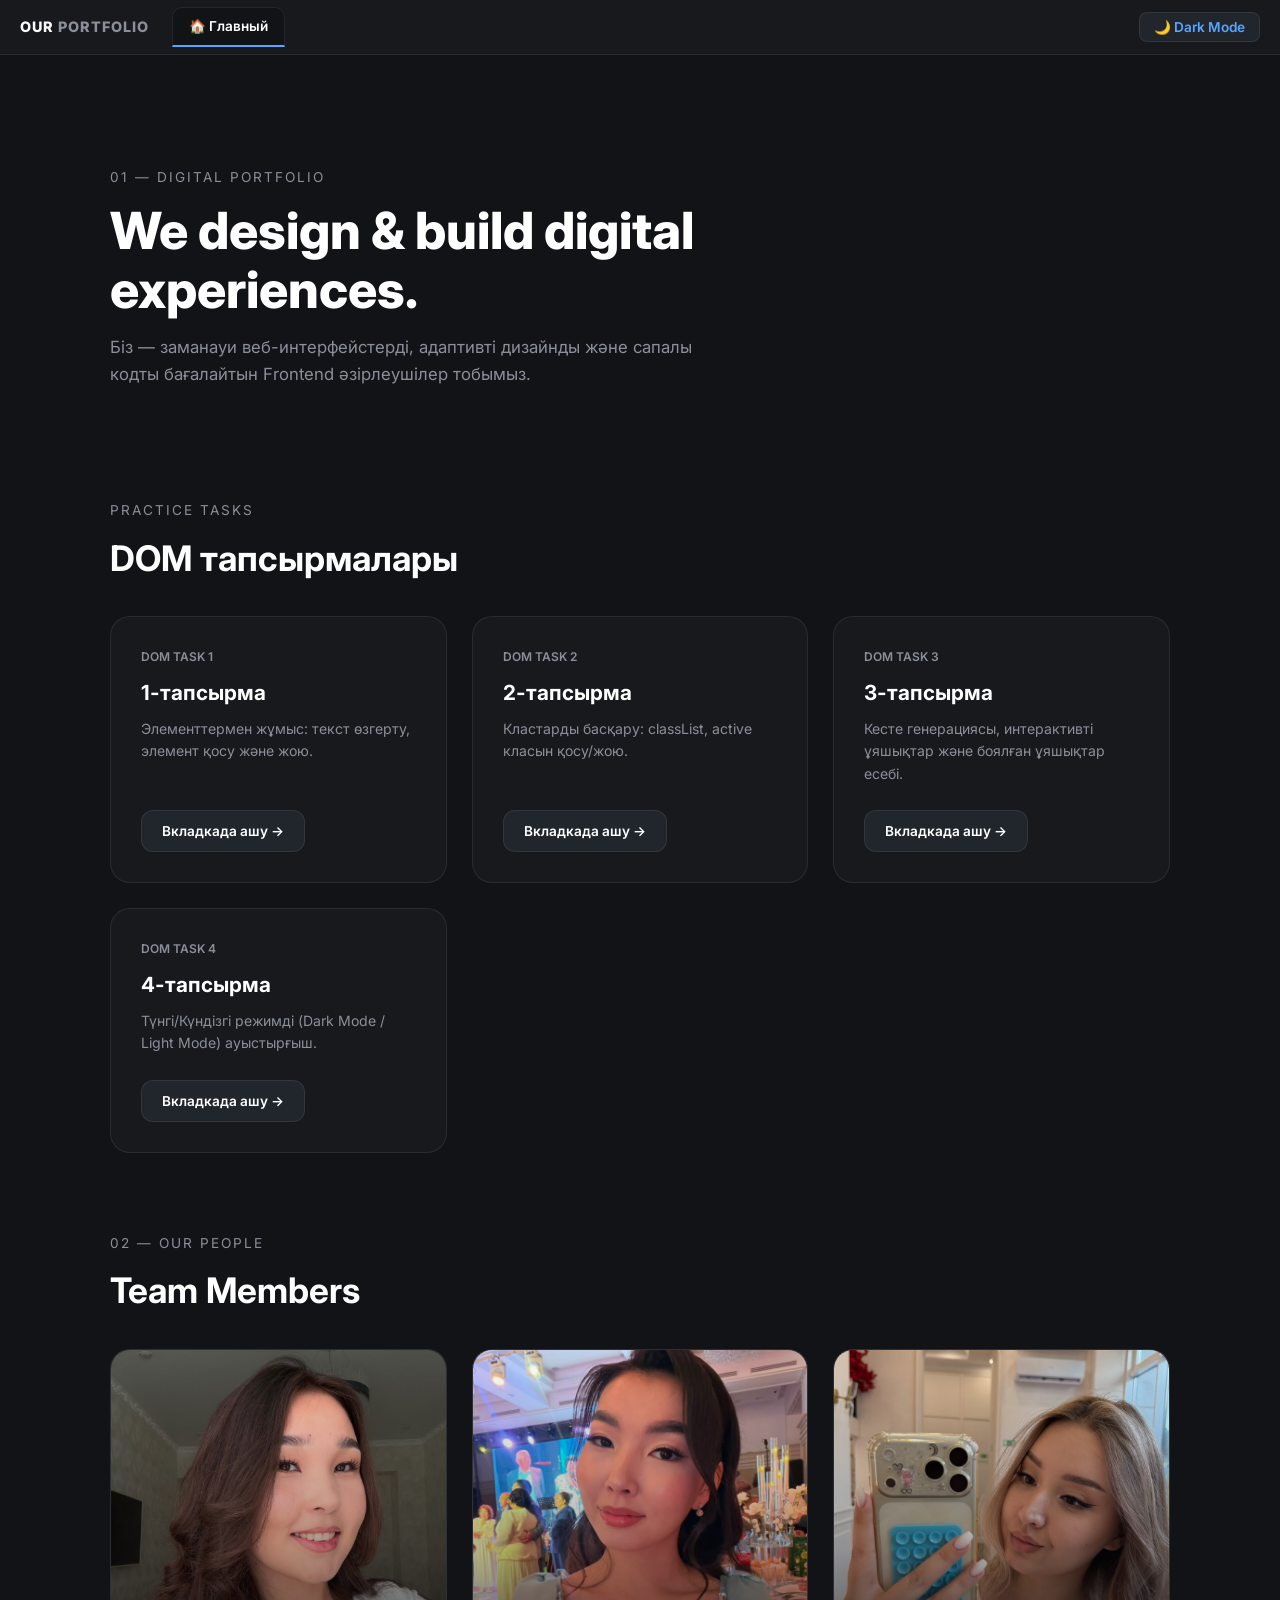
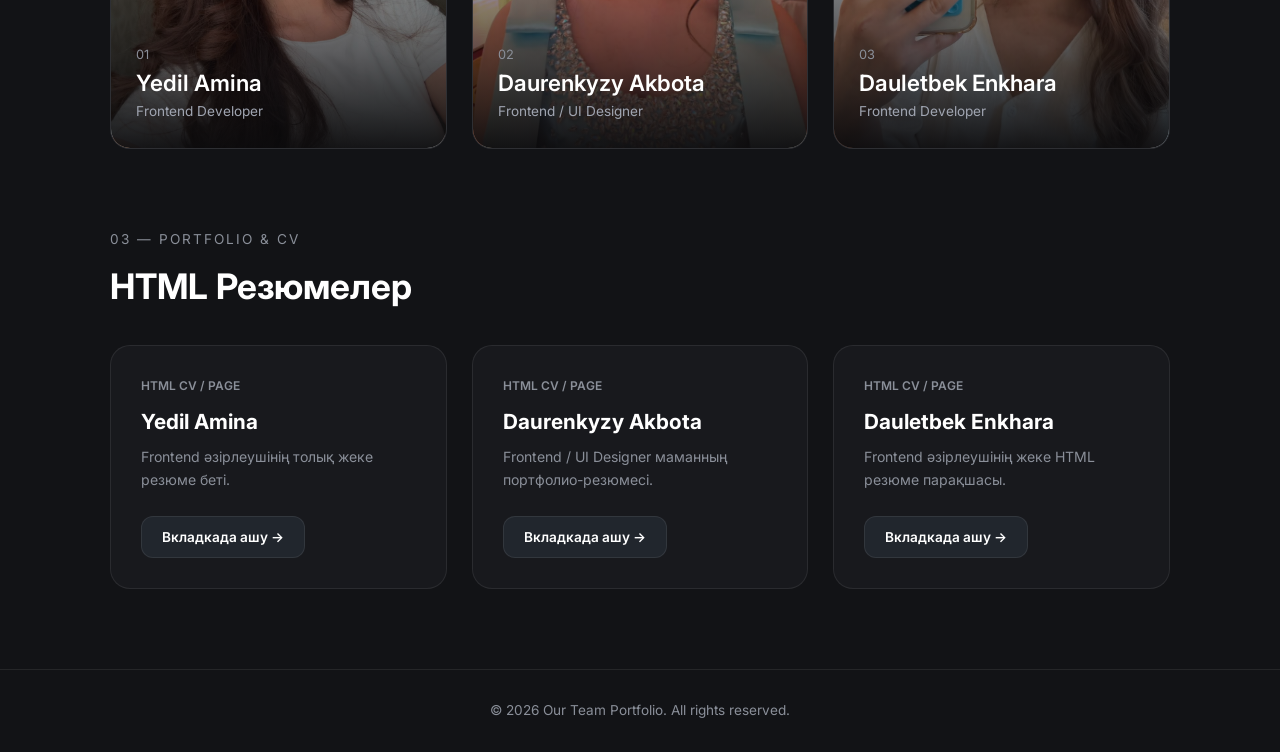
==== commit 7bedba14: "up" ====
--- a/index.html
+++ b/index.html
@@ -9,51 +9,86 @@
 
     * { box-sizing: border-box; margin: 0; padding: 0; font-family: 'Inter', sans-serif; }
 
+    /* Тема айнымалылары (Dark / Light Mode) */
+    :root {
+      --bg-color: #121316;
+      --header-bg: #18191d;
+      --card-bg: #18191d;
+      --subcard-bg: #0d1117;
+      --border-color: rgba(255, 255, 255, 0.08);
+      --text-color: #ffffff;
+      --subtext-color: #8a8f99;
+      --accent-color: #58a6ff;
+      --btn-bg: #21262d;
+      --btn-hover: #30363d;
+      --table-border: #30363d;
+      --table-cell-bg: #161b22;
+      --table-active-cell: #238636;
+    }
+
+    body.light-theme {
+      --bg-color: #f6f8fa;
+      --header-bg: #ffffff;
+      --card-bg: #ffffff;
+      --subcard-bg: #f0f3f6;
+      --border-color: rgba(0, 0, 0, 0.12);
+      --text-color: #1f2328;
+      --subtext-color: #636c76;
+      --accent-color: #0969da;
+      --btn-bg: #eaeef2;
+      --btn-hover: #d0d7de;
+      --table-border: #d0d7de;
+      --table-cell-bg: #ffffff;
+      --table-active-cell: #2da44e;
+    }
+
     body { 
-      background-color: #121316; 
-      color: #ffffff; 
+      background-color: var(--bg-color); 
+      color: var(--text-color); 
       line-height: 1.6;
-    }
-
-    /* 1. TOP TABS BAR */
+      transition: background-color 0.3s ease, color 0.3s ease;
+    }
+
+    /* TOP TABS BAR */
     .tabs-header {
       position: fixed;
       top: 0; left: 0; width: 100%;
       height: 55px;
-      background: #18191d;
+      background: var(--header-bg);
       display: flex; align-items: center;
       padding: 0 20px;
       gap: 8px;
       z-index: 1000;
-      border-bottom: 1px solid rgba(255, 255, 255, 0.08);
+      border-bottom: 1px solid var(--border-color);
       overflow-x: auto;
+      transition: background-color 0.3s;
     }
 
     .tabs-header::-webkit-scrollbar { height: 3px; }
-    .tabs-header::-webkit-scrollbar-thumb { background: rgba(255,255,255,0.2); }
+    .tabs-header::-webkit-scrollbar-thumb { background: rgba(128,128,128,0.3); }
 
     .logo-badge {
       font-weight: 800;
       font-size: 0.9rem;
       letter-spacing: 1px;
       margin-right: 15px;
-      color: #fff;
+      color: var(--text-color);
       white-space: nowrap;
     }
-    .logo-badge span { color: #8a8f99; }
+    .logo-badge span { color: var(--subtext-color); }
 
     .tab-btn {
       display: inline-flex;
       align-items: center;
       gap: 10px;
-      background: rgba(255, 255, 255, 0.04);
-      color: #8a8f99;
+      background: rgba(128, 128, 128, 0.1);
+      color: var(--subtext-color);
       padding: 8px 16px;
       border-radius: 10px 10px 0 0;
       font-size: 0.85rem;
       font-weight: 500;
       cursor: pointer;
-      border: 1px solid rgba(255, 255, 255, 0.05);
+      border: 1px solid var(--border-color);
       border-bottom: none;
       transition: all 0.2s ease;
       white-space: nowrap;
@@ -61,15 +96,15 @@
     }
 
     .tab-btn:hover {
-      background: rgba(255, 255, 255, 0.08);
-      color: #fff;
+      background: rgba(128, 128, 128, 0.2);
+      color: var(--text-color);
     }
 
     .tab-btn.active {
-      background: #121316;
-      color: #ffffff;
-      border-color: rgba(255, 255, 255, 0.15);
-      border-bottom: 2px solid #ffffff;
+      background: var(--bg-color);
+      color: var(--text-color);
+      border-color: var(--border-color);
+      border-bottom: 2px solid var(--accent-color);
       font-weight: 600;
     }
 
@@ -81,14 +116,29 @@
       height: 18px;
       border-radius: 50%;
       font-size: 11px;
-      color: #8a8f99;
+      color: var(--subtext-color);
       transition: 0.2s;
     }
 
     .tab-close:hover {
-      background: rgba(255, 255, 255, 0.2);
-      color: #fff;
-    }
+      background: rgba(128, 128, 128, 0.3);
+      color: var(--text-color);
+    }
+
+    .theme-toggle-btn {
+      margin-left: auto;
+      background: var(--btn-bg);
+      color: var(--accent-color);
+      border: 1px solid var(--border-color);
+      padding: 6px 14px;
+      border-radius: 8px;
+      cursor: pointer;
+      font-size: 0.85rem;
+      font-weight: 600;
+      white-space: nowrap;
+      transition: 0.3s;
+    }
+    .theme-toggle-btn:hover { background: var(--btn-hover); }
 
     .content-area { margin-top: 55px; }
     .page-view { display: none; }
@@ -99,12 +149,12 @@
       display: flex; flex-direction: column; justify-content: center;
       max-width: 1100px; margin: 0 auto; padding: 60px 20px 20px 20px;
     }
-    .hero-tag { color: #8a8f99; font-size: 0.85rem; letter-spacing: 2px; text-transform: uppercase; margin-bottom: 12px; }
+    .hero-tag { color: var(--subtext-color); font-size: 0.85rem; letter-spacing: 2px; text-transform: uppercase; margin-bottom: 12px; }
     .hero-title { font-size: 3.2rem; font-weight: 800; line-height: 1.15; max-width: 850px; margin-bottom: 15px; }
-    .hero-subtitle { color: #9a9fa9; font-size: 1.05rem; max-width: 600px; }
+    .hero-subtitle { color: var(--subtext-color); font-size: 1.05rem; max-width: 600px; }
 
     .section-container { max-width: 1100px; margin: 0 auto; padding: 40px 20px; }
-    .sec-subtitle { color: #8a8f99; font-size: 0.85rem; letter-spacing: 2px; text-transform: uppercase; margin-bottom: 8px; }
+    .sec-subtitle { color: var(--subtext-color); font-size: 0.85rem; letter-spacing: 2px; text-transform: uppercase; margin-bottom: 8px; }
     .sec-title { font-size: 2.2rem; font-weight: 700; margin-bottom: 30px; }
 
     .team-grid { display: grid; grid-template-columns: repeat(auto-fit, minmax(280px, 1fr)); gap: 25px; }
@@ -112,9 +162,9 @@
       position: relative; height: 400px; border-radius: 20px;
       overflow: hidden; background: #1c1d22; cursor: pointer;
       transition: transform 0.3s ease, border-color 0.3s ease;
-      border: 1px solid rgba(255, 255, 255, 0.08);
-    }
-    .team-card:hover { transform: translateY(-6px); border-color: rgba(255,255,255,0.25); }
+      border: 1px solid var(--border-color);
+    }
+    .team-card:hover { transform: translateY(-6px); border-color: var(--accent-color); }
     .card-img { width: 100%; height: 100%; object-fit: cover; }
     .card-overlay {
       position: absolute; inset: 0;
@@ -125,59 +175,62 @@
     .member-name { font-size: 1.4rem; font-weight: 600; color: #fff; }
     .member-role { font-size: 0.85rem; color: #a0a5b1; }
 
-    .resume-grid { display: grid; grid-template-columns: repeat(auto-fit, minmax(300px, 1fr)); gap: 25px; }
+    .resume-grid { display: grid; grid-template-columns: repeat(auto-fit, minmax(280px, 1fr)); gap: 25px; }
     .resume-card {
-      background: #18191d; border-radius: 20px; padding: 30px;
-      border: 1px solid rgba(255,255,255,0.08); display: flex; flex-direction: column; justify-content: space-between;
-    }
-    .resume-badge { font-size: 0.75rem; color: #8a8f99; text-transform: uppercase; font-weight: 600; margin-bottom: 10px; }
+      background: var(--card-bg); border-radius: 20px; padding: 30px;
+      border: 1px solid var(--border-color); display: flex; flex-direction: column; justify-content: space-between;
+      transition: background-color 0.3s;
+    }
+    .resume-badge { font-size: 0.75rem; color: var(--subtext-color); text-transform: uppercase; font-weight: 600; margin-bottom: 10px; }
     .resume-name { font-size: 1.3rem; font-weight: 700; margin-bottom: 8px; }
-    .resume-desc { font-size: 0.88rem; color: #9a9fa9; margin-bottom: 25px; }
+    .resume-desc { font-size: 0.88rem; color: var(--subtext-color); margin-bottom: 25px; }
 
     .resume-btn {
-      background: rgba(255, 255, 255, 0.08); color: #fff;
-      padding: 12px 20px; border-radius: 12px; border: 1px solid rgba(255, 255, 255, 0.1);
+      background: var(--btn-bg); color: var(--text-color);
+      padding: 12px 20px; border-radius: 12px; border: 1px solid var(--border-color);
       font-size: 0.85rem; font-weight: 600; cursor: pointer; transition: 0.3s;
       width: fit-content;
     }
-    .resume-btn:hover { background: #fff; color: #121316; }
+    .resume-btn:hover { background: var(--btn-hover); }
 
     /* DOM ТАПСЫРМАЛАРЫНЫҢ СТИЛЬДЕРІ */
     .task-container-wrapper {
       max-width: 900px; margin: 40px auto; padding: 40px;
-      background: #18191d; border-radius: 24px; border: 1px solid rgba(255,255,255,0.08);
+      background: var(--card-bg); border-radius: 24px; border: 1px solid var(--border-color);
+      transition: background-color 0.3s;
     }
     .sub-card {
-      background: #0d1117; border: 1px solid #21262d;
+      background: var(--subcard-bg); border: 1px solid var(--border-color);
       border-radius: 12px; padding: 20px; margin-bottom: 20px;
+      transition: background-color 0.3s;
     }
     .sub-card-title {
-      font-size: 0.75rem; font-weight: 600; color: #8b949e;
+      font-size: 0.75rem; font-weight: 600; color: var(--subtext-color);
       text-transform: uppercase; letter-spacing: 0.5px; margin-bottom: 12px;
     }
     .action-btn {
-      background: #21262d; color: #58a6ff; border: 1px solid #30363d;
+      background: var(--btn-bg); color: var(--accent-color); border: 1px solid var(--border-color);
       padding: 10px 16px; border-radius: 8px; font-size: 0.85rem; font-weight: 600;
       cursor: pointer; margin-top: 10px; transition: 0.2s ease;
     }
-    .action-btn:hover { background: #30363d; color: #ffffff; }
+    .action-btn:hover { background: var(--btn-hover); color: var(--text-color); }
     .result-box {
-      background: #161b22; padding: 12px 16px; border-radius: 8px;
-      margin-top: 8px; font-size: 0.95rem; color: #e6edf3;
+      background: var(--table-cell-bg); padding: 12px 16px; border-radius: 8px;
+      margin-top: 8px; font-size: 0.95rem; color: var(--text-color);
+      border: 1px solid var(--border-color);
     }
     .old-element {
       background: #da3633; color: #ffffff; padding: 12px;
       border-radius: 8px; font-weight: 500; margin-top: 8px;
     }
     .target-box {
-      background: #21262d; padding: 16px; border-radius: 8px;
-      transition: all 0.3s ease; color: #c9d1d9;
+      background: var(--btn-bg); padding: 16px; border-radius: 8px;
+      transition: all 0.3s ease; color: var(--text-color);
     }
     .target-box.active {
       background: #1f6beb !important; color: #ffffff !important; font-weight: 600;
     }
 
-    /* BODY СОҢЫНА ҚОСЫЛАТЫН DIV СТИЛІ */
     body > .new-div {
       background: #238636;
       color: #ffffff;
@@ -188,19 +241,59 @@
       font-weight: 500;
     }
 
+    /* 3-ТАПСЫРМА: КЕСТЕ СТИЛЬДЕРІ */
+    .form-group {
+      display: flex; gap: 15px; flex-wrap: wrap; margin-bottom: 20px; align-items: center;
+    }
+    .form-input-box {
+      display: flex; flex-direction: column; gap: 5px;
+    }
+    .form-input-box label {
+      font-size: 0.8rem; color: var(--subtext-color); font-weight: 600;
+    }
+    .form-input-box input {
+      background: var(--table-cell-bg); border: 1px solid var(--border-color);
+      color: var(--text-color); padding: 8px 12px; border-radius: 8px;
+      outline: none; font-size: 0.9rem; width: 140px;
+    }
+    .counter-badge {
+      display: inline-block; background: var(--accent-color); color: #ffffff;
+      padding: 6px 12px; border-radius: 20px; font-weight: 700; font-size: 0.9rem;
+      margin-bottom: 15px;
+    }
+    .table-container {
+      overflow-x: auto; margin-top: 15px;
+    }
+    .custom-table {
+      border-collapse: collapse; width: 100%; border: 1px solid var(--table-border);
+    }
+    .custom-table td {
+      border: 1px solid var(--table-border);
+      padding: 15px; text-align: center; cursor: pointer;
+      background-color: var(--table-cell-bg);
+      user-select: none; transition: background-color 0.2s ease;
+      color: var(--text-color);
+      font-weight: 500;
+    }
+    .custom-table td.painted {
+      background-color: var(--table-active-cell) !important;
+      color: #ffffff !important;
+    }
+
     .cv-container {
       max-width: 900px; margin: 60px auto; padding: 40px;
-      background: #18191d; border-radius: 24px; border: 1px solid rgba(255,255,255,0.08);
-    }
-    .cv-header { display: flex; align-items: center; gap: 25px; margin-bottom: 35px; border-bottom: 1px solid rgba(255,255,255,0.08); padding-bottom: 30px; }
-    .cv-avatar { width: 110px; height: 110px; border-radius: 50%; object-fit: cover; border: 2px solid rgba(255,255,255,0.2); }
+      background: var(--card-bg); border-radius: 24px; border: 1px solid var(--border-color);
+      transition: background-color 0.3s;
+    }
+    .cv-header { display: flex; align-items: center; gap: 25px; margin-bottom: 35px; border-bottom: 1px solid var(--border-color); padding-bottom: 30px; }
+    .cv-avatar { width: 110px; height: 110px; border-radius: 50%; object-fit: cover; border: 2px solid var(--border-color); }
     .cv-title { font-size: 2.2rem; font-weight: 800; }
-    .cv-subtitle { color: #8a8f99; font-size: 1rem; margin-top: 4px; }
+    .cv-subtitle { color: var(--subtext-color); font-size: 1rem; margin-top: 4px; }
     .cv-section { margin-bottom: 30px; }
-    .cv-sec-title { font-size: 1.2rem; font-weight: 700; margin-bottom: 12px; color: #fff; border-left: 3px solid #fff; padding-left: 10px; }
-    .cv-text { color: #a0a5b1; font-size: 0.95rem; }
-
-    footer { border-top: 1px solid rgba(255,255,255,0.06); padding: 30px 20px; text-align: center; color: #717680; font-size: 0.85rem; margin-top: 40px; }
+    .cv-sec-title { font-size: 1.2rem; font-weight: 700; margin-bottom: 12px; color: var(--text-color); border-left: 3px solid var(--accent-color); padding-left: 10px; }
+    .cv-text { color: var(--subtext-color); font-size: 0.95rem; }
+
+    footer { border-top: 1px solid var(--border-color); padding: 30px 20px; text-align: center; color: var(--subtext-color); font-size: 0.85rem; margin-top: 40px; }
   </style>
 </head>
 <body>
@@ -211,6 +304,11 @@
     <div class="tab-btn active" id="tab-home-page" onclick="activateTab('home-page')">
       <span>🏠 Главный</span>
     </div>
+    
+    <!-- 4-ТАПСЫРМА: ТЕМА СЕЛЕКТОРЫ -->
+    <button class="theme-toggle-btn" id="theme-toggle" onclick="toggleTheme()">
+      🌙 Dark Mode
+    </button>
   </div>
 
   <div class="content-area">
@@ -247,6 +345,24 @@
             <button class="resume-btn" onclick="openTab('task2-page', '⚡ 2-тапсырма')">Вкладкада ашу →</button>
           </div>
 
+          <div class="resume-card">
+            <div>
+              <div class="resume-badge">DOM TASK 3</div>
+              <div class="resume-name">3-тапсырма</div>
+              <div class="resume-desc">Кесте генерациясы, интерактивті ұяшықтар және боялған ұяшықтар есебі.</div>
+            </div>
+            <button class="resume-btn" onclick="openTab('task3-page', '⚡ 3-тапсырма')">Вкладкада ашу →</button>
+          </div>
+
+          <div class="resume-card">
+            <div>
+              <div class="resume-badge">DOM TASK 4</div>
+              <div class="resume-name">4-тапсырма</div>
+              <div class="resume-desc">Түнгі/Күндізгі режимді (Dark Mode / Light Mode) ауыстырғыш.</div>
+            </div>
+            <button class="resume-btn" onclick="openTab('task4-page', '⚡ 4-тапсырма')">Вкладкада ашу →</button>
+          </div>
+
         </div>
       </section>
 
@@ -326,7 +442,7 @@
     <!-- 1-ТАПСЫРМА БЕТІ -->
     <div id="task1-page" class="page-view">
       <div class="task-container-wrapper">
-        <h2 style="font-size: 1.8rem; margin-bottom: 25px; color: #58a6ff;">1-тапсырма. Элементтермен жұмыс</h2>
+        <h2 style="font-size: 1.8rem; margin-bottom: 25px; color: var(--accent-color);">1-тапсырма. Элементтермен жұмыс</h2>
 
         <div class="sub-card">
           <div class="sub-card-title">1) ID бойынша элементті табу және мәтінін өзгертү</div>
@@ -347,7 +463,7 @@
 
         <div class="sub-card">
           <div class="sub-card-title">4) "&lt;p&gt; Бар ауыспалы абзац" — басқанда түсі/өлшемі өзгереді</div>
-          <p style="cursor: pointer; padding: 8px; margin-top: 5px; color: #58a6ff; transition: all 0.3s;" onclick="changeTextStyle(this)">
+          <p style="cursor: pointer; padding: 8px; margin-top: 5px; color: var(--accent-color); transition: all 0.3s;" onclick="changeTextStyle(this)">
             Бұл ауыспалы абзац (Үстіне басып көр)
           </p>
         </div>
@@ -357,7 +473,7 @@
     <!-- 2-ТАПСЫРМА БЕТІ -->
     <div id="task2-page" class="page-view">
       <div class="task-container-wrapper">
-        <h2 style="font-size: 1.8rem; margin-bottom: 25px; color: #58a6ff;">2-тапсырма. Кластарды басқару (classList)</h2>
+        <h2 style="font-size: 1.8rem; margin-bottom: 25px; color: var(--accent-color);">2-тапсырма. Кластарды басқару (classList)</h2>
 
         <div class="sub-card">
           <div class="sub-card-title">Active класын қосу / жою және консольге шығару</div>
@@ -368,7 +484,55 @@
 
           <button class="action-btn" onclick="toggleActiveClass()">Toggle Active Class</button>
           
-          <p id="class-info" style="margin-top: 12px; color: #8b949e; font-size: 0.85rem;"></p>
+          <p id="class-info" style="margin-top: 12px; color: var(--subtext-color); font-size: 0.85rem;"></p>
+        </div>
+      </div>
+    </div>
+
+    <!-- 3-ТАПСЫРМА БЕТІ (ЖАҢА) -->
+    <div id="task3-page" class="page-view">
+      <div class="task-container-wrapper">
+        <h2 style="font-size: 1.8rem; margin-bottom: 25px; color: var(--accent-color);">3-тапсырма. Интерактивті кесте генерациясы</h2>
+
+        <div class="sub-card">
+          <div class="sub-card-title">Кесте өлшемдерін енгізіңіз</div>
+          
+          <div class="form-group">
+            <div class="form-input-box">
+              <label for="rows-input">Жолдар саны (Rows):</label>
+              <input type="number" id="rows-input" min="1" max="50" value="5">
+            </div>
+            <div class="form-input-box">
+              <label for="cols-input">Бағандар саны (Cols):</label>
+              <input type="number" id="cols-input" min="1" max="50" value="5">
+            </div>
+            <div style="align-self: flex-end;">
+              <button class="action-btn" style="margin-top: 0;" onclick="generateTable()">Создать таблицу</button>
+            </div>
+          </div>
+
+          <div style="margin-top: 15px;">
+            Бояулы ұяшықтар саны: <span id="painted-cells-count" class="counter-badge">0</span>
+          </div>
+
+          <div class="table-container" id="table-wrapper">
+            <!-- Таблица осы жерге динамикалық түрде генерацияланады -->
+          </div>
+        </div>
+      </div>
+    </div>
+
+    <!-- 4-ТАПСЫРМА БЕТІ (ЖАҢА) -->
+    <div id="task4-page" class="page-view">
+      <div class="task-container-wrapper">
+        <h2 style="font-size: 1.8rem; margin-bottom: 25px; color: var(--accent-color);">4-тапсырма. Переключатель тёмной темы (Dark Mode)</h2>
+
+        <div class="sub-card">
+          <div class="sub-card-title">Теманы ауыстыру</div>
+          <p style="margin-bottom: 15px; color: var(--subtext-color);">
+            Жоғарғы оң жақтағы батырманы немесе төмендегі батырманы басу арқылы сайттың толық түстік схемасын (Dark/Light) өзгерте аласыз.
+          </p>
+          <button class="action-btn" onclick="toggleTheme()">Түстік режимді ауыстыру (Toggle Theme)</button>
         </div>
       </div>
     </div>
@@ -524,7 +688,7 @@
     // 1-Тапсырма: Басқанда түсі өзгереді, ҚАЙТА БАСҚАНДА ӨЗ ҚАЛПЫНА ҚАЙТАДЫ
     function changeTextStyle(el) {
       if (el.style.color === 'rgb(241, 224, 90)' || el.style.color === '#f1e05a') {
-        el.style.color = '#58a6ff';
+        el.style.color = 'var(--accent-color)';
         el.style.fontSize = '1rem';
         el.style.fontWeight = 'normal';
       } else {
@@ -542,6 +706,71 @@
       document.getElementById('class-info').textContent = 'Ағымдағы кластар тізімі: ' + target.className;
       console.log('Элементтің кластары:', target.classList.value);
     }
+
+    // ==========================================
+    // 3-ТАПСЫРМА: ДИНАМИКАЛЫҚ КЕСТЕ ЖӘНЕ ЕСЕПТЕГІШ
+    // ==========================================
+
+    function generateTable() {
+      const rowsInput = document.getElementById('rows-input').value;
+      const colsInput = document.getElementById('cols-input').value;
+      const tableWrapper = document.getElementById('table-wrapper');
+
+      const rowsCount = parseInt(rowsInput, 10);
+      const colsCount = parseInt(colsInput, 10);
+
+      if (isNaN(rowsCount) || isNaN(colsCount) || rowsCount <= 0 || colsCount <= 0) {
+        alert('Өтініш, жол мен баған санын дұрыс енгізіңіз!');
+        return;
+      }
+
+      tableWrapper.innerHTML = '';
+      const table = document.createElement('table');
+      table.className = 'custom-table';
+
+      for (let r = 0; r < rowsCount; r++) {
+        const tr = document.createElement('tr');
+        for (let c = 0; c < colsCount; c++) {
+          const td = document.createElement('td');
+          td.textContent = `${r + 1},${c + 1}`;
+          
+          // Екі рет шерту (Toggle color) логикасы
+          td.addEventListener('click', function() {
+            this.classList.toggle('painted');
+            updatePaintedCount();
+          });
+
+          tr.appendChild(td);
+        }
+        table.appendChild(tr);
+      }
+
+      tableWrapper.appendChild(table);
+      updatePaintedCount();
+    }
+
+    function updatePaintedCount() {
+      const paintedCells = document.querySelectorAll('.custom-table td.painted');
+      document.getElementById('painted-cells-count').textContent = paintedCells.length;
+    }
+
+    // ==========================================
+    // 4-ТАПСЫРМА: ТЕМА (DARK / LIGHT MODE) БАСҚАРУ
+    // ==========================================
+
+    function toggleTheme() {
+      const isLight = document.body.classList.toggle('light-theme');
+      const themeBtn = document.getElementById('theme-toggle');
+
+      if (isLight) {
+        themeBtn.textContent = '☀️ Light Mode';
+      } else {
+        themeBtn.textContent = '🌙 Dark Mode';
+      }
+    }
+
+    // Әдепкі бойынша 3-тапсырма парақшасында бірінші кестені құру
+    generateTable();
   </script>
 
 </body>
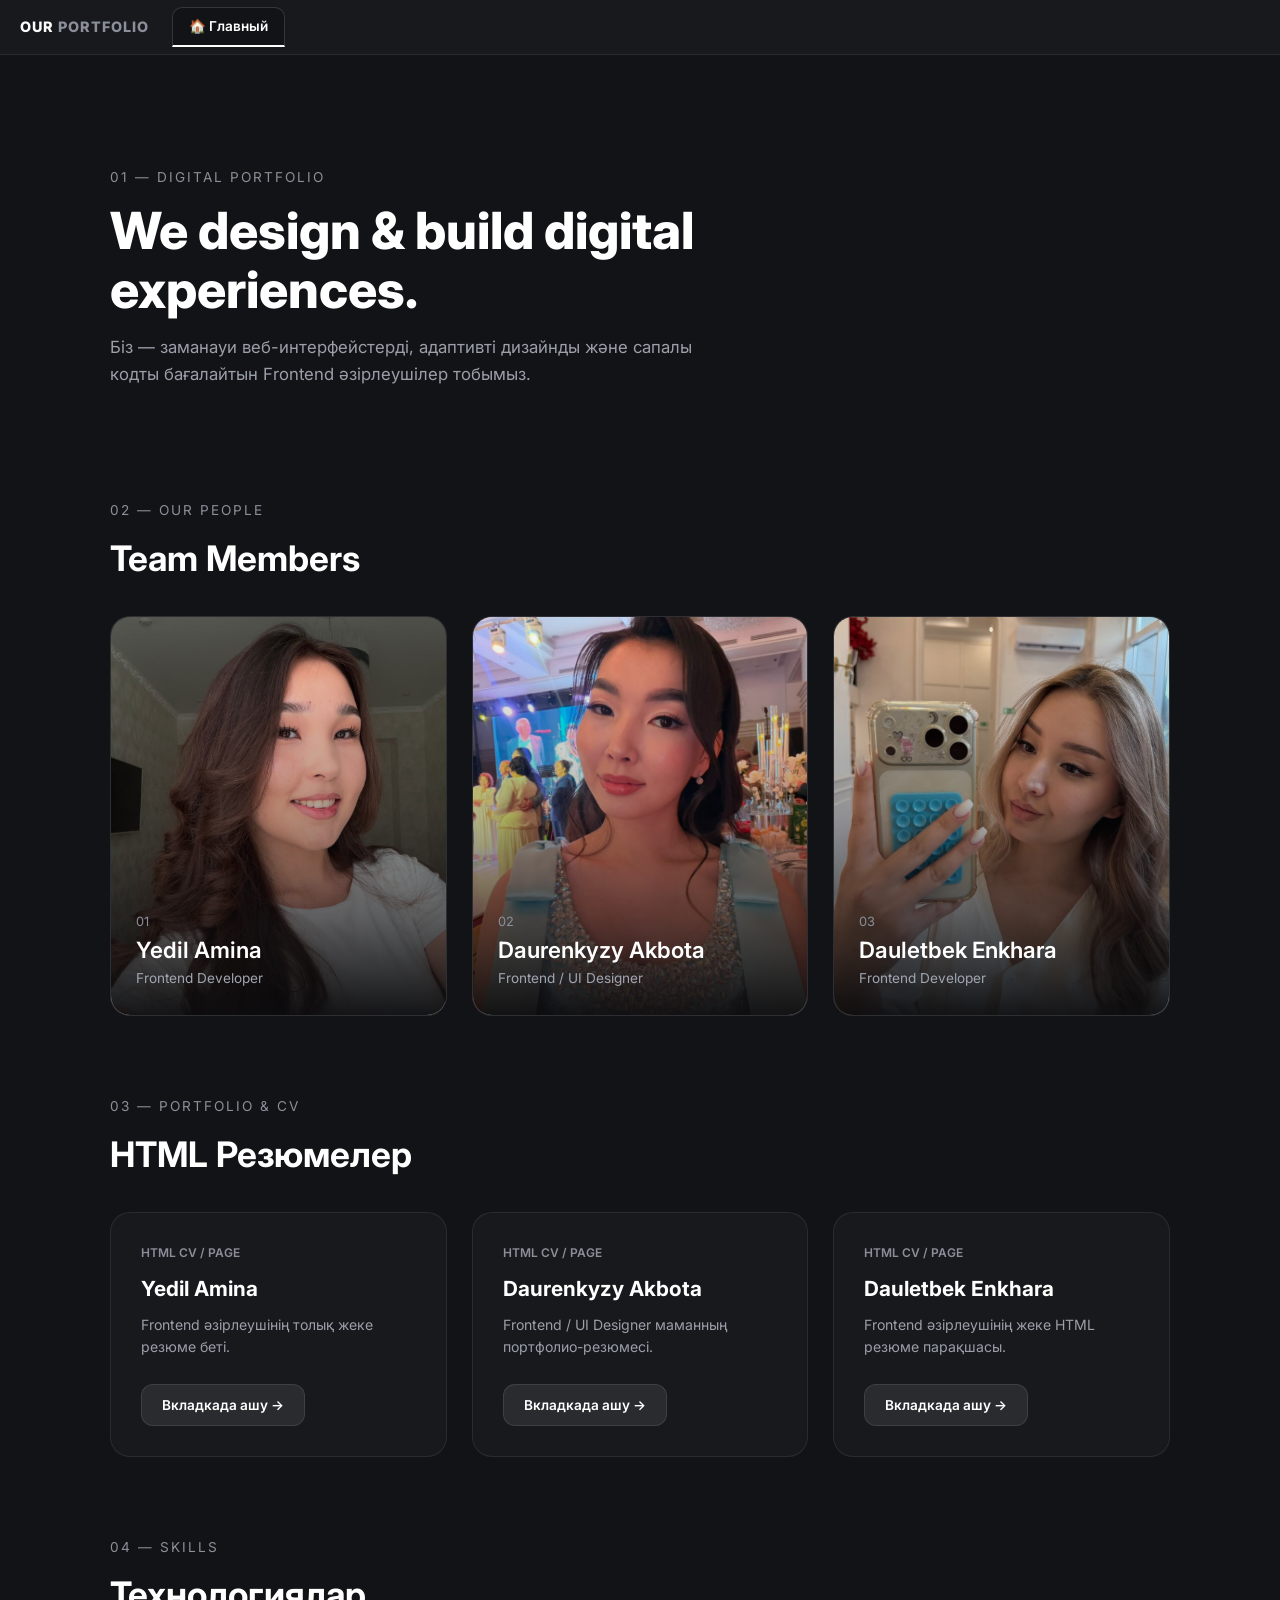
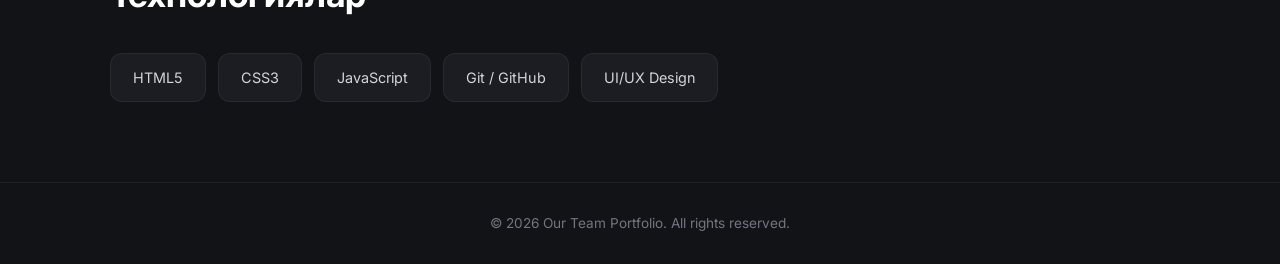
==== commit 62d1919b: "Add homepage meta description" ====
--- a/index.html
+++ b/index.html
@@ -3,314 +3,21 @@
 <head>
   <meta charset="UTF-8">
   <meta name="viewport" content="width=device-width, initial-scale=1.0">
-  <title>Our Team Portfolio with Tabs</title>
-  <style>
-    @import url('https://fonts.googleapis.com/css2?family=Inter:wght@300;400;500;600;700;800&display=swap');
-
-    * { box-sizing: border-box; margin: 0; padding: 0; font-family: 'Inter', sans-serif; }
-
-    /* Тема айнымалылары (Dark / Light Mode) */
-    :root {
-      --bg-color: #121316;
-      --header-bg: #18191d;
-      --card-bg: #18191d;
-      --subcard-bg: #0d1117;
-      --border-color: rgba(255, 255, 255, 0.08);
-      --text-color: #ffffff;
-      --subtext-color: #8a8f99;
-      --accent-color: #58a6ff;
-      --btn-bg: #21262d;
-      --btn-hover: #30363d;
-      --table-border: #30363d;
-      --table-cell-bg: #161b22;
-      --table-active-cell: #238636;
-    }
-
-    body.light-theme {
-      --bg-color: #f6f8fa;
-      --header-bg: #ffffff;
-      --card-bg: #ffffff;
-      --subcard-bg: #f0f3f6;
-      --border-color: rgba(0, 0, 0, 0.12);
-      --text-color: #1f2328;
-      --subtext-color: #636c76;
-      --accent-color: #0969da;
-      --btn-bg: #eaeef2;
-      --btn-hover: #d0d7de;
-      --table-border: #d0d7de;
-      --table-cell-bg: #ffffff;
-      --table-active-cell: #2da44e;
-    }
-
-    body { 
-      background-color: var(--bg-color); 
-      color: var(--text-color); 
-      line-height: 1.6;
-      transition: background-color 0.3s ease, color 0.3s ease;
-    }
-
-    /* TOP TABS BAR */
-    .tabs-header {
-      position: fixed;
-      top: 0; left: 0; width: 100%;
-      height: 55px;
-      background: var(--header-bg);
-      display: flex; align-items: center;
-      padding: 0 20px;
-      gap: 8px;
-      z-index: 1000;
-      border-bottom: 1px solid var(--border-color);
-      overflow-x: auto;
-      transition: background-color 0.3s;
-    }
-
-    .tabs-header::-webkit-scrollbar { height: 3px; }
-    .tabs-header::-webkit-scrollbar-thumb { background: rgba(128,128,128,0.3); }
-
-    .logo-badge {
-      font-weight: 800;
-      font-size: 0.9rem;
-      letter-spacing: 1px;
-      margin-right: 15px;
-      color: var(--text-color);
-      white-space: nowrap;
-    }
-    .logo-badge span { color: var(--subtext-color); }
-
-    .tab-btn {
-      display: inline-flex;
-      align-items: center;
-      gap: 10px;
-      background: rgba(128, 128, 128, 0.1);
-      color: var(--subtext-color);
-      padding: 8px 16px;
-      border-radius: 10px 10px 0 0;
-      font-size: 0.85rem;
-      font-weight: 500;
-      cursor: pointer;
-      border: 1px solid var(--border-color);
-      border-bottom: none;
-      transition: all 0.2s ease;
-      white-space: nowrap;
-      user-select: none;
-    }
-
-    .tab-btn:hover {
-      background: rgba(128, 128, 128, 0.2);
-      color: var(--text-color);
-    }
-
-    .tab-btn.active {
-      background: var(--bg-color);
-      color: var(--text-color);
-      border-color: var(--border-color);
-      border-bottom: 2px solid var(--accent-color);
-      font-weight: 600;
-    }
-
-    .tab-close {
-      display: inline-flex;
-      align-items: center;
-      justify-content: center;
-      width: 18px;
-      height: 18px;
-      border-radius: 50%;
-      font-size: 11px;
-      color: var(--subtext-color);
-      transition: 0.2s;
-    }
-
-    .tab-close:hover {
-      background: rgba(128, 128, 128, 0.3);
-      color: var(--text-color);
-    }
-
-    .theme-toggle-btn {
-      margin-left: auto;
-      background: var(--btn-bg);
-      color: var(--accent-color);
-      border: 1px solid var(--border-color);
-      padding: 6px 14px;
-      border-radius: 8px;
-      cursor: pointer;
-      font-size: 0.85rem;
-      font-weight: 600;
-      white-space: nowrap;
-      transition: 0.3s;
-    }
-    .theme-toggle-btn:hover { background: var(--btn-hover); }
-
-    .content-area { margin-top: 55px; }
-    .page-view { display: none; }
-    .page-view.active { display: block; }
-
-    .hero {
-      min-height: 45vh;
-      display: flex; flex-direction: column; justify-content: center;
-      max-width: 1100px; margin: 0 auto; padding: 60px 20px 20px 20px;
-    }
-    .hero-tag { color: var(--subtext-color); font-size: 0.85rem; letter-spacing: 2px; text-transform: uppercase; margin-bottom: 12px; }
-    .hero-title { font-size: 3.2rem; font-weight: 800; line-height: 1.15; max-width: 850px; margin-bottom: 15px; }
-    .hero-subtitle { color: var(--subtext-color); font-size: 1.05rem; max-width: 600px; }
-
-    .section-container { max-width: 1100px; margin: 0 auto; padding: 40px 20px; }
-    .sec-subtitle { color: var(--subtext-color); font-size: 0.85rem; letter-spacing: 2px; text-transform: uppercase; margin-bottom: 8px; }
-    .sec-title { font-size: 2.2rem; font-weight: 700; margin-bottom: 30px; }
-
-    .team-grid { display: grid; grid-template-columns: repeat(auto-fit, minmax(280px, 1fr)); gap: 25px; }
-    .team-card {
-      position: relative; height: 400px; border-radius: 20px;
-      overflow: hidden; background: #1c1d22; cursor: pointer;
-      transition: transform 0.3s ease, border-color 0.3s ease;
-      border: 1px solid var(--border-color);
-    }
-    .team-card:hover { transform: translateY(-6px); border-color: var(--accent-color); }
-    .card-img { width: 100%; height: 100%; object-fit: cover; }
-    .card-overlay {
-      position: absolute; inset: 0;
-      background: linear-gradient(to top, rgba(10, 10, 12, 0.95) 0%, rgba(10, 10, 12, 0.3) 50%, transparent 100%);
-      display: flex; flex-direction: column; justify-content: flex-end; padding: 25px;
-    }
-    .member-num { font-size: 0.8rem; color: #8a8f99; }
-    .member-name { font-size: 1.4rem; font-weight: 600; color: #fff; }
-    .member-role { font-size: 0.85rem; color: #a0a5b1; }
-
-    .resume-grid { display: grid; grid-template-columns: repeat(auto-fit, minmax(280px, 1fr)); gap: 25px; }
-    .resume-card {
-      background: var(--card-bg); border-radius: 20px; padding: 30px;
-      border: 1px solid var(--border-color); display: flex; flex-direction: column; justify-content: space-between;
-      transition: background-color 0.3s;
-    }
-    .resume-badge { font-size: 0.75rem; color: var(--subtext-color); text-transform: uppercase; font-weight: 600; margin-bottom: 10px; }
-    .resume-name { font-size: 1.3rem; font-weight: 700; margin-bottom: 8px; }
-    .resume-desc { font-size: 0.88rem; color: var(--subtext-color); margin-bottom: 25px; }
-
-    .resume-btn {
-      background: var(--btn-bg); color: var(--text-color);
-      padding: 12px 20px; border-radius: 12px; border: 1px solid var(--border-color);
-      font-size: 0.85rem; font-weight: 600; cursor: pointer; transition: 0.3s;
-      width: fit-content;
-    }
-    .resume-btn:hover { background: var(--btn-hover); }
-
-    /* DOM ТАПСЫРМАЛАРЫНЫҢ СТИЛЬДЕРІ */
-    .task-container-wrapper {
-      max-width: 900px; margin: 40px auto; padding: 40px;
-      background: var(--card-bg); border-radius: 24px; border: 1px solid var(--border-color);
-      transition: background-color 0.3s;
-    }
-    .sub-card {
-      background: var(--subcard-bg); border: 1px solid var(--border-color);
-      border-radius: 12px; padding: 20px; margin-bottom: 20px;
-      transition: background-color 0.3s;
-    }
-    .sub-card-title {
-      font-size: 0.75rem; font-weight: 600; color: var(--subtext-color);
-      text-transform: uppercase; letter-spacing: 0.5px; margin-bottom: 12px;
-    }
-    .action-btn {
-      background: var(--btn-bg); color: var(--accent-color); border: 1px solid var(--border-color);
-      padding: 10px 16px; border-radius: 8px; font-size: 0.85rem; font-weight: 600;
-      cursor: pointer; margin-top: 10px; transition: 0.2s ease;
-    }
-    .action-btn:hover { background: var(--btn-hover); color: var(--text-color); }
-    .result-box {
-      background: var(--table-cell-bg); padding: 12px 16px; border-radius: 8px;
-      margin-top: 8px; font-size: 0.95rem; color: var(--text-color);
-      border: 1px solid var(--border-color);
-    }
-    .old-element {
-      background: #da3633; color: #ffffff; padding: 12px;
-      border-radius: 8px; font-weight: 500; margin-top: 8px;
-    }
-    .target-box {
-      background: var(--btn-bg); padding: 16px; border-radius: 8px;
-      transition: all 0.3s ease; color: var(--text-color);
-    }
-    .target-box.active {
-      background: #1f6beb !important; color: #ffffff !important; font-weight: 600;
-    }
-
-    body > .new-div {
-      background: #238636;
-      color: #ffffff;
-      padding: 12px 20px;
-      border-radius: 8px;
-      margin: 15px auto;
-      max-width: 900px;
-      font-weight: 500;
-    }
-
-    /* 3-ТАПСЫРМА: КЕСТЕ СТИЛЬДЕРІ */
-    .form-group {
-      display: flex; gap: 15px; flex-wrap: wrap; margin-bottom: 20px; align-items: center;
-    }
-    .form-input-box {
-      display: flex; flex-direction: column; gap: 5px;
-    }
-    .form-input-box label {
-      font-size: 0.8rem; color: var(--subtext-color); font-weight: 600;
-    }
-    .form-input-box input {
-      background: var(--table-cell-bg); border: 1px solid var(--border-color);
-      color: var(--text-color); padding: 8px 12px; border-radius: 8px;
-      outline: none; font-size: 0.9rem; width: 140px;
-    }
-    .counter-badge {
-      display: inline-block; background: var(--accent-color); color: #ffffff;
-      padding: 6px 12px; border-radius: 20px; font-weight: 700; font-size: 0.9rem;
-      margin-bottom: 15px;
-    }
-    .table-container {
-      overflow-x: auto; margin-top: 15px;
-    }
-    .custom-table {
-      border-collapse: collapse; width: 100%; border: 1px solid var(--table-border);
-    }
-    .custom-table td {
-      border: 1px solid var(--table-border);
-      padding: 15px; text-align: center; cursor: pointer;
-      background-color: var(--table-cell-bg);
-      user-select: none; transition: background-color 0.2s ease;
-      color: var(--text-color);
-      font-weight: 500;
-    }
-    .custom-table td.painted {
-      background-color: var(--table-active-cell) !important;
-      color: #ffffff !important;
-    }
-
-    .cv-container {
-      max-width: 900px; margin: 60px auto; padding: 40px;
-      background: var(--card-bg); border-radius: 24px; border: 1px solid var(--border-color);
-      transition: background-color 0.3s;
-    }
-    .cv-header { display: flex; align-items: center; gap: 25px; margin-bottom: 35px; border-bottom: 1px solid var(--border-color); padding-bottom: 30px; }
-    .cv-avatar { width: 110px; height: 110px; border-radius: 50%; object-fit: cover; border: 2px solid var(--border-color); }
-    .cv-title { font-size: 2.2rem; font-weight: 800; }
-    .cv-subtitle { color: var(--subtext-color); font-size: 1rem; margin-top: 4px; }
-    .cv-section { margin-bottom: 30px; }
-    .cv-sec-title { font-size: 1.2rem; font-weight: 700; margin-bottom: 12px; color: var(--text-color); border-left: 3px solid var(--accent-color); padding-left: 10px; }
-    .cv-text { color: var(--subtext-color); font-size: 0.95rem; }
-
-    footer { border-top: 1px solid var(--border-color); padding: 30px 20px; text-align: center; color: var(--subtext-color); font-size: 0.85rem; margin-top: 40px; }
-  </style>
+  <title>Our Team Portfolio</title>
+  <meta name="description" content="Біздің frontend әзірлеушілер тобының портфолиосы мен жеке резюмелері.">
+  <link rel="stylesheet" href="style.css">
 </head>
 <body>
 
-  <!-- TOP TABS BAR -->
+  <!-- TABS HEADER BAR -->
   <div class="tabs-header" id="tabs-bar">
     <div class="logo-badge">OUR <span>PORTFOLIO</span></div>
     <div class="tab-btn active" id="tab-home-page" onclick="activateTab('home-page')">
       <span>🏠 Главный</span>
     </div>
-    
-    <!-- 4-ТАПСЫРМА: ТЕМА СЕЛЕКТОРЫ -->
-    <button class="theme-toggle-btn" id="theme-toggle" onclick="toggleTheme()">
-      🌙 Dark Mode
-    </button>
   </div>
 
+  <!-- CONTENT AREA -->
   <div class="content-area">
 
     <!-- HOME PAGE -->
@@ -321,52 +28,6 @@
         <p class="hero-subtitle">Біз — заманауи веб-интерфейстерді, адаптивті дизайнды және сапалы кодты бағалайтын Frontend әзірлеушілер тобымыз.</p>
       </section>
 
-      <!-- PRACTICE TASKS SECTION -->
-      <section class="section-container">
-        <div class="sec-subtitle">PRACTICE TASKS</div>
-        <h2 class="sec-title">DOM тапсырмалары</h2>
-        <div class="resume-grid">
-          
-          <div class="resume-card">
-            <div>
-              <div class="resume-badge">DOM TASK 1</div>
-              <div class="resume-name">1-тапсырма</div>
-              <div class="resume-desc">Элементтермен жұмыс: текст өзгерту, элемент қосу және жою.</div>
-            </div>
-            <button class="resume-btn" onclick="openTab('task1-page', '⚡ 1-тапсырма')">Вкладкада ашу →</button>
-          </div>
-
-          <div class="resume-card">
-            <div>
-              <div class="resume-badge">DOM TASK 2</div>
-              <div class="resume-name">2-тапсырма</div>
-              <div class="resume-desc">Кластарды басқару: classList, active класын қосу/жою.</div>
-            </div>
-            <button class="resume-btn" onclick="openTab('task2-page', '⚡ 2-тапсырма')">Вкладкада ашу →</button>
-          </div>
-
-          <div class="resume-card">
-            <div>
-              <div class="resume-badge">DOM TASK 3</div>
-              <div class="resume-name">3-тапсырма</div>
-              <div class="resume-desc">Кесте генерациясы, интерактивті ұяшықтар және боялған ұяшықтар есебі.</div>
-            </div>
-            <button class="resume-btn" onclick="openTab('task3-page', '⚡ 3-тапсырма')">Вкладкада ашу →</button>
-          </div>
-
-          <div class="resume-card">
-            <div>
-              <div class="resume-badge">DOM TASK 4</div>
-              <div class="resume-name">4-тапсырма</div>
-              <div class="resume-desc">Түнгі/Күндізгі режимді (Dark Mode / Light Mode) ауыстырғыш.</div>
-            </div>
-            <button class="resume-btn" onclick="openTab('task4-page', '⚡ 4-тапсырма')">Вкладкада ашу →</button>
-          </div>
-
-        </div>
-      </section>
-
-      <!-- TEAM MEMBERS SECTION -->
       <section class="section-container">
         <div class="sec-subtitle">02 — OUR PEOPLE</div>
         <h2 class="sec-title">Team Members</h2>
@@ -379,7 +40,6 @@
               <div class="member-role">Frontend Developer</div>
             </div>
           </div>
-
           <div class="team-card" onclick="openTab('akbota-cv', '👤 Daurenkyzy Akbota')">
             <img class="card-img" src="akbota.jpg" alt="Ақбота">
             <div class="card-overlay">
@@ -388,7 +48,6 @@
               <div class="member-role">Frontend / UI Designer</div>
             </div>
           </div>
-
           <div class="team-card" onclick="openTab('enkhara-cv', '👤 Dauletbek Enkhara')">
             <img class="card-img" src="enkhara.jpg" alt="Энхара">
             <div class="card-overlay">
@@ -400,7 +59,6 @@
         </div>
       </section>
 
-      <!-- RESUMES SECTION -->
       <section class="section-container">
         <div class="sec-subtitle">03 — PORTFOLIO & CV</div>
         <h2 class="sec-title">HTML Резюмелер</h2>
@@ -413,7 +71,6 @@
             </div>
             <button class="resume-btn" onclick="openTab('amina-cv', '👤 Yedil Amina')">Вкладкада ашу →</button>
           </div>
-
           <div class="resume-card">
             <div>
               <div class="resume-badge">HTML CV / PAGE</div>
@@ -422,7 +79,6 @@
             </div>
             <button class="resume-btn" onclick="openTab('akbota-cv', '👤 Daurenkyzy Akbota')">Вкладкада ашу →</button>
           </div>
-
           <div class="resume-card">
             <div>
               <div class="resume-badge">HTML CV / PAGE</div>
@@ -434,110 +90,24 @@
         </div>
       </section>
 
+      <section class="section-container">
+        <div class="sec-subtitle">04 — SKILLS</div>
+        <h2 class="sec-title">Технологиялар</h2>
+        <div class="tech-box">
+          <div class="tech-item">HTML5</div>
+          <div class="tech-item">CSS3</div>
+          <div class="tech-item">JavaScript</div>
+          <div class="tech-item">Git / GitHub</div>
+          <div class="tech-item">UI/UX Design</div>
+        </div>
+      </section>
+
       <footer>
         <p>© 2026 Our Team Portfolio. All rights reserved.</p>
       </footer>
     </div>
 
-    <!-- 1-ТАПСЫРМА БЕТІ -->
-    <div id="task1-page" class="page-view">
-      <div class="task-container-wrapper">
-        <h2 style="font-size: 1.8rem; margin-bottom: 25px; color: var(--accent-color);">1-тапсырма. Элементтермен жұмыс</h2>
-
-        <div class="sub-card">
-          <div class="sub-card-title">1) ID бойынша элементті табу және мәтінін өзгертү</div>
-          <div id="main-title" class="result-box">Бастапқы мәтін (өзгертілмеген)</div>
-          <button class="action-btn" onclick="changeTitleText()">Мәтінді өзгертү</button>
-        </div>
-
-        <div class="sub-card">
-          <div class="sub-card-title">2) Жаңа &lt;div class="new-div"&gt; жасап, body соңына қосу</div>
-          <button class="action-btn" onclick="addNewDiv()">Жаңа div қосу</button>
-        </div>
-
-        <div class="sub-card">
-          <div class="sub-card-title">3) .old-element класымен элементті жою</div>
-          <div class="old-element">Мен old-element класымын — мені жоюға болады</div>
-          <button class="action-btn" onclick="removeOldElement()">Элементті жою</button>
-        </div>
-
-        <div class="sub-card">
-          <div class="sub-card-title">4) "&lt;p&gt; Бар ауыспалы абзац" — басқанда түсі/өлшемі өзгереді</div>
-          <p style="cursor: pointer; padding: 8px; margin-top: 5px; color: var(--accent-color); transition: all 0.3s;" onclick="changeTextStyle(this)">
-            Бұл ауыспалы абзац (Үстіне басып көр)
-          </p>
-        </div>
-      </div>
-    </div>
-
-    <!-- 2-ТАПСЫРМА БЕТІ -->
-    <div id="task2-page" class="page-view">
-      <div class="task-container-wrapper">
-        <h2 style="font-size: 1.8rem; margin-bottom: 25px; color: var(--accent-color);">2-тапсырма. Кластарды басқару (classList)</h2>
-
-        <div class="sub-card">
-          <div class="sub-card-title">Active класын қосу / жою және консольге шығару</div>
-          
-          <div id="target-element" class="target-box">
-            Басқарылатын блок (.target-box)
-          </div>
-
-          <button class="action-btn" onclick="toggleActiveClass()">Toggle Active Class</button>
-          
-          <p id="class-info" style="margin-top: 12px; color: var(--subtext-color); font-size: 0.85rem;"></p>
-        </div>
-      </div>
-    </div>
-
-    <!-- 3-ТАПСЫРМА БЕТІ (ЖАҢА) -->
-    <div id="task3-page" class="page-view">
-      <div class="task-container-wrapper">
-        <h2 style="font-size: 1.8rem; margin-bottom: 25px; color: var(--accent-color);">3-тапсырма. Интерактивті кесте генерациясы</h2>
-
-        <div class="sub-card">
-          <div class="sub-card-title">Кесте өлшемдерін енгізіңіз</div>
-          
-          <div class="form-group">
-            <div class="form-input-box">
-              <label for="rows-input">Жолдар саны (Rows):</label>
-              <input type="number" id="rows-input" min="1" max="50" value="5">
-            </div>
-            <div class="form-input-box">
-              <label for="cols-input">Бағандар саны (Cols):</label>
-              <input type="number" id="cols-input" min="1" max="50" value="5">
-            </div>
-            <div style="align-self: flex-end;">
-              <button class="action-btn" style="margin-top: 0;" onclick="generateTable()">Создать таблицу</button>
-            </div>
-          </div>
-
-          <div style="margin-top: 15px;">
-            Бояулы ұяшықтар саны: <span id="painted-cells-count" class="counter-badge">0</span>
-          </div>
-
-          <div class="table-container" id="table-wrapper">
-            <!-- Таблица осы жерге динамикалық түрде генерацияланады -->
-          </div>
-        </div>
-      </div>
-    </div>
-
-    <!-- 4-ТАПСЫРМА БЕТІ (ЖАҢА) -->
-    <div id="task4-page" class="page-view">
-      <div class="task-container-wrapper">
-        <h2 style="font-size: 1.8rem; margin-bottom: 25px; color: var(--accent-color);">4-тапсырма. Переключатель тёмной темы (Dark Mode)</h2>
-
-        <div class="sub-card">
-          <div class="sub-card-title">Теманы ауыстыру</div>
-          <p style="margin-bottom: 15px; color: var(--subtext-color);">
-            Жоғарғы оң жақтағы батырманы немесе төмендегі батырманы басу арқылы сайттың толық түстік схемасын (Dark/Light) өзгерте аласыз.
-          </p>
-          <button class="action-btn" onclick="toggleTheme()">Түстік режимді ауыстыру (Toggle Theme)</button>
-        </div>
-      </div>
-    </div>
-
-    <!-- AMINA CV -->
+    <!-- CV PAGES -->
     <div id="amina-cv" class="page-view">
       <div class="cv-container">
         <div class="cv-header">
@@ -551,10 +121,17 @@
           <h2 class="cv-sec-title">Мен туралы</h2>
           <p class="cv-text">Веб-интерфейстерді құруға құштар Frontend әзірлеушімін. HTML, CSS, JavaScript арқылы сапалы код жазамын.</p>
         </div>
+        <div class="cv-section">
+          <h2 class="cv-sec-title">Дағдылар</h2>
+          <div class="tech-box">
+            <div class="tech-item">HTML5 / CSS3</div>
+            <div class="tech-item">JavaScript (ES6+)</div>
+            <div class="tech-item">Git / GitHub</div>
+          </div>
+        </div>
       </div>
     </div>
 
-    <!-- AKBOTA CV -->
     <div id="akbota-cv" class="page-view">
       <div class="cv-container">
         <div class="cv-header">
@@ -568,10 +145,17 @@
           <h2 class="cv-sec-title">Мен туралы</h2>
           <p class="cv-text">Көз тартарлық UI/UX дизайн мен сапалы Frontend кодын ұштастыратын маманмын.</p>
         </div>
+        <div class="cv-section">
+          <h2 class="cv-sec-title">Дағдылар</h2>
+          <div class="tech-box">
+            <div class="tech-item">Figma / UI Design</div>
+            <div class="tech-item">HTML5 / CSS3</div>
+            <div class="tech-item">Responsive Design</div>
+          </div>
+        </div>
       </div>
     </div>
 
-    <!-- ENKHARA CV -->
     <div id="enkhara-cv" class="page-view">
       <div class="cv-container">
         <div class="cv-header">
@@ -585,193 +169,19 @@
           <h2 class="cv-sec-title">Мен туралы</h2>
           <p class="cv-text">Логикалық ойлауы жоғары, веб-технологияларды белсенді меңгеріп жүрген маманмын.</p>
         </div>
+        <div class="cv-section">
+          <h2 class="cv-sec-title">Дағдылар</h2>
+          <div class="tech-box">
+            <div class="tech-item">HTML5 / CSS3</div>
+            <div class="tech-item">JavaScript</div>
+            <div class="tech-item">VS Code</div>
+          </div>
+        </div>
       </div>
     </div>
 
   </div>
 
-  <script>
-    // Ашық тұрған вкладкалардың тізімі
-    const openTabsList = ['home-page'];
-
-    // Вкладканы ашу функциясы
-    function openTab(pageId, title) {
-      const tabsBar = document.getElementById('tabs-bar');
-
-      if (!openTabsList.includes(pageId)) {
-        openTabsList.push(pageId);
-
-        const tabBtn = document.createElement('div');
-        tabBtn.className = 'tab-btn';
-        tabBtn.id = 'tab-' + pageId;
-        tabBtn.onclick = function() { activateTab(pageId); };
-
-        tabBtn.innerHTML = `
-          <span>${title}</span>
-          <span class="tab-close" onclick="closeTab(event, '${pageId}')">✖</span>
-        `;
-
-        if (tabsBar) {
-          tabsBar.appendChild(tabBtn);
-        }
-      }
-
-      activateTab(pageId);
-    }
-
-    // Вкладканы белсенді (активті) ету
-    function activateTab(pageId) {
-      document.querySelectorAll('.tab-btn').forEach(btn => btn.classList.remove('active'));
-      document.querySelectorAll('.page-view').forEach(page => page.classList.remove('active'));
-
-      const activeTabBtn = document.getElementById('tab-' + pageId);
-      const activePageView = document.getElementById(pageId);
-
-      if (activeTabBtn) activeTabBtn.classList.add('active');
-      if (activePageView) activePageView.classList.add('active');
-
-      window.scrollTo({ top: 0, behavior: 'smooth' });
-    }
-
-    // Вкладканы жабу функциясы
-    function closeTab(event, pageId) {
-      event.stopPropagation();
-
-      if (pageId === 'home-page') return;
-
-      const index = openTabsList.indexOf(pageId);
-      if (index > -1) {
-        openTabsList.splice(index, 1);
-      }
-
-      const tabElement = document.getElementById('tab-' + pageId);
-      if (tabElement) {
-        tabElement.remove();
-      }
-
-      activateTab(openTabsList[openTabsList.length - 1]);
-    }
-
-    // ESC батырмасын басқанда соңғы вкладканы жабу
-    document.addEventListener('keydown', (e) => {
-      if (e.key === 'Escape' && openTabsList.length > 1) {
-        const lastTab = openTabsList[openTabsList.length - 1];
-        closeTab(e, lastTab);
-      }
-    });
-
-    // ==========================================
-    // DOM ТАПСЫРМАЛАРЫНЫҢ ФУНКЦИЯЛАРЫ
-    // ==========================================
-
-    // 1-Тапсырма: Мәтінді өзгертү
-    function changeTitleText() {
-      document.getElementById('main-title').textContent = 'Сәлем, әлем!';
-    }
-
-    // 1-Тапсырма: Жаңа div жасап, ТУРА BODY СОҢЫНА ҚОСУ
-    function addNewDiv() {
-      const newDiv = document.createElement('div');
-      newDiv.className = 'new-div';
-      newDiv.textContent = 'Жаңа элемент қосылды (body соңында)!';
-      document.body.appendChild(newDiv);
-    }
-
-    // 1-Тапсырма: Элементті жою
-    function removeOldElement() {
-      const oldEl = document.querySelector('.old-element');
-      if (oldEl) {
-        oldEl.remove();
-      }
-    }
-
-    // 1-Тапсырма: Басқанда түсі өзгереді, ҚАЙТА БАСҚАНДА ӨЗ ҚАЛПЫНА ҚАЙТАДЫ
-    function changeTextStyle(el) {
-      if (el.style.color === 'rgb(241, 224, 90)' || el.style.color === '#f1e05a') {
-        el.style.color = 'var(--accent-color)';
-        el.style.fontSize = '1rem';
-        el.style.fontWeight = 'normal';
-      } else {
-        el.style.color = '#f1e05a';
-        el.style.fontSize = '1.2rem';
-        el.style.fontWeight = 'bold';
-      }
-    }
-
-    // 2-Тапсырма: Toggle Active Class
-    function toggleActiveClass() {
-      const target = document.getElementById('target-element');
-      target.classList.toggle('active');
-      
-      document.getElementById('class-info').textContent = 'Ағымдағы кластар тізімі: ' + target.className;
-      console.log('Элементтің кластары:', target.classList.value);
-    }
-
-    // ==========================================
-    // 3-ТАПСЫРМА: ДИНАМИКАЛЫҚ КЕСТЕ ЖӘНЕ ЕСЕПТЕГІШ
-    // ==========================================
-
-    function generateTable() {
-      const rowsInput = document.getElementById('rows-input').value;
-      const colsInput = document.getElementById('cols-input').value;
-      const tableWrapper = document.getElementById('table-wrapper');
-
-      const rowsCount = parseInt(rowsInput, 10);
-      const colsCount = parseInt(colsInput, 10);
-
-      if (isNaN(rowsCount) || isNaN(colsCount) || rowsCount <= 0 || colsCount <= 0) {
-        alert('Өтініш, жол мен баған санын дұрыс енгізіңіз!');
-        return;
-      }
-
-      tableWrapper.innerHTML = '';
-      const table = document.createElement('table');
-      table.className = 'custom-table';
-
-      for (let r = 0; r < rowsCount; r++) {
-        const tr = document.createElement('tr');
-        for (let c = 0; c < colsCount; c++) {
-          const td = document.createElement('td');
-          td.textContent = `${r + 1},${c + 1}`;
-          
-          // Екі рет шерту (Toggle color) логикасы
-          td.addEventListener('click', function() {
-            this.classList.toggle('painted');
-            updatePaintedCount();
-          });
-
-          tr.appendChild(td);
-        }
-        table.appendChild(tr);
-      }
-
-      tableWrapper.appendChild(table);
-      updatePaintedCount();
-    }
-
-    function updatePaintedCount() {
-      const paintedCells = document.querySelectorAll('.custom-table td.painted');
-      document.getElementById('painted-cells-count').textContent = paintedCells.length;
-    }
-
-    // ==========================================
-    // 4-ТАПСЫРМА: ТЕМА (DARK / LIGHT MODE) БАСҚАРУ
-    // ==========================================
-
-    function toggleTheme() {
-      const isLight = document.body.classList.toggle('light-theme');
-      const themeBtn = document.getElementById('theme-toggle');
-
-      if (isLight) {
-        themeBtn.textContent = '☀️ Light Mode';
-      } else {
-        themeBtn.textContent = '🌙 Dark Mode';
-      }
-    }
-
-    // Әдепкі бойынша 3-тапсырма парақшасында бірінші кестені құру
-    generateTable();
-  </script>
-
+  <script src="script.js"></script>
 </body>
 </html>
--- a/style.css
+++ b/style.css
@@ -0,0 +1,153 @@
+@import url('https://fonts.googleapis.com/css2?family=Inter:wght@300;400;500;600;700;800&display=swap');
+
+* { box-sizing: border-box; margin: 0; padding: 0; font-family: 'Inter', sans-serif; }
+
+body { 
+  background-color: #121316; 
+  color: #ffffff; 
+  line-height: 1.6;
+}
+
+/* 1. TOP TABS BAR */
+.tabs-header {
+  position: fixed;
+  top: 0; left: 0; width: 100%;
+  height: 55px;
+  background: #18191d;
+  display: flex; align-items: center;
+  padding: 0 20px;
+  gap: 8px;
+  z-index: 1000;
+  border-bottom: 1px solid rgba(255, 255, 255, 0.08);
+  overflow-x: auto;
+}
+
+.tabs-header::-webkit-scrollbar { height: 3px; }
+.tabs-header::-webkit-scrollbar-thumb { background: rgba(255,255,255,0.2); }
+
+.logo-badge {
+  font-weight: 800;
+  font-size: 0.9rem;
+  letter-spacing: 1px;
+  margin-right: 15px;
+  color: #fff;
+  white-space: nowrap;
+}
+.logo-badge span { color: #8a8f99; }
+
+.tab-btn {
+  display: inline-flex;
+  align-items: center;
+  gap: 10px;
+  background: rgba(255, 255, 255, 0.04);
+  color: #8a8f99;
+  padding: 8px 16px;
+  border-radius: 10px 10px 0 0;
+  font-size: 0.85rem;
+  font-weight: 500;
+  cursor: pointer;
+  border: 1px solid rgba(255, 255, 255, 0.05);
+  border-bottom: none;
+  transition: all 0.2s ease;
+  white-space: nowrap;
+  user-select: none;
+}
+
+.tab-btn:hover {
+  background: rgba(255, 255, 255, 0.08);
+  color: #fff;
+}
+
+.tab-btn.active {
+  background: #121316;
+  color: #ffffff;
+  border-color: rgba(255, 255, 255, 0.15);
+  border-bottom: 2px solid #ffffff;
+  font-weight: 600;
+}
+
+.tab-close {
+  display: inline-flex;
+  align-items: center;
+  justify-content: center;
+  width: 18px;
+  height: 18px;
+  border-radius: 50%;
+  font-size: 11px;
+  color: #8a8f99;
+  transition: 0.2s;
+}
+
+.tab-close:hover {
+  background: rgba(255, 255, 255, 0.2);
+  color: #fff;
+}
+
+.content-area { margin-top: 55px; }
+.page-view { display: none; }
+.page-view.active { display: block; }
+
+.hero {
+  min-height: 45vh;
+  display: flex; flex-direction: column; justify-content: center;
+  max-width: 1100px; margin: 0 auto; padding: 60px 20px 20px 20px;
+}
+.hero-tag { color: #8a8f99; font-size: 0.85rem; letter-spacing: 2px; text-transform: uppercase; margin-bottom: 12px; }
+.hero-title { font-size: 3.2rem; font-weight: 800; line-height: 1.15; max-width: 850px; margin-bottom: 15px; }
+.hero-subtitle { color: #9a9fa9; font-size: 1.05rem; max-width: 600px; }
+
+.section-container { max-width: 1100px; margin: 0 auto; padding: 40px 20px; }
+.sec-subtitle { color: #8a8f99; font-size: 0.85rem; letter-spacing: 2px; text-transform: uppercase; margin-bottom: 8px; }
+.sec-title { font-size: 2.2rem; font-weight: 700; margin-bottom: 30px; }
+
+.team-grid { display: grid; grid-template-columns: repeat(auto-fit, minmax(280px, 1fr)); gap: 25px; }
+.team-card {
+  position: relative; height: 400px; border-radius: 20px;
+  overflow: hidden; background: #1c1d22; cursor: pointer;
+  transition: transform 0.3s ease, border-color 0.3s ease;
+  border: 1px solid rgba(255, 255, 255, 0.08);
+}
+.team-card:hover { transform: translateY(-6px); border-color: rgba(255,255,255,0.25); }
+.card-img { width: 100%; height: 100%; object-fit: cover; }
+.card-overlay {
+  position: absolute; inset: 0;
+  background: linear-gradient(to top, rgba(10, 10, 12, 0.95) 0%, rgba(10, 10, 12, 0.3) 50%, transparent 100%);
+  display: flex; flex-direction: column; justify-content: flex-end; padding: 25px;
+}
+.member-num { font-size: 0.8rem; color: #8a8f99; }
+.member-name { font-size: 1.4rem; font-weight: 600; color: #fff; }
+.member-role { font-size: 0.85rem; color: #a0a5b1; }
+
+.resume-grid { display: grid; grid-template-columns: repeat(auto-fit, minmax(300px, 1fr)); gap: 25px; }
+.resume-card {
+  background: #18191d; border-radius: 20px; padding: 30px;
+  border: 1px solid rgba(255,255,255,0.08); display: flex; flex-direction: column; justify-content: space-between;
+}
+.resume-badge { font-size: 0.75rem; color: #8a8f99; text-transform: uppercase; font-weight: 600; margin-bottom: 10px; }
+.resume-name { font-size: 1.3rem; font-weight: 700; margin-bottom: 8px; }
+.resume-desc { font-size: 0.88rem; color: #9a9fa9; margin-bottom: 25px; }
+
+.resume-btn {
+  background: rgba(255, 255, 255, 0.08); color: #fff;
+  padding: 12px 20px; border-radius: 12px; border: 1px solid rgba(255, 255, 255, 0.1);
+  font-size: 0.85rem; font-weight: 600; cursor: pointer; transition: 0.3s;
+  width: fit-content;
+}
+.resume-btn:hover { background: #fff; color: #121316; }
+
+.tech-box { display: flex; flex-wrap: wrap; gap: 12px; }
+.tech-item { background: #1c1d22; padding: 12px 22px; border-radius: 12px; border: 1px solid rgba(255,255,255,0.06); font-size: 0.9rem; color: #d1d5db; }
+
+.cv-container {
+  max-width: 900px; margin: 60px auto; padding: 40px;
+  background: #18191d; border-radius: 24px; border: 1px solid rgba(255,255,255,0.08);
+}
+.cv-header { display: flex; align-items: center; gap: 25px; margin-bottom: 35px; border-bottom: 1px solid rgba(255,255,255,0.08); padding-bottom: 30px; }
+.cv-avatar { width: 110px; height: 110px; border-radius: 50%; object-fit: cover; border: 2px solid rgba(255,255,255,0.2); }
+.cv-title { font-size: 2.2rem; font-weight: 800; }
+.cv-subtitle { color: #8a8f99; font-size: 1rem; margin-top: 4px; }
+.cv-section { margin-bottom: 30px; }
+.cv-sec-title { font-size: 1.2rem; font-weight: 700; margin-bottom: 12px; color: #fff; border-left: 3px solid #fff; padding-left: 10px; }
+.cv-text { color: #a0a5b1; font-size: 0.95rem; }
+
+footer { border-top: 1px solid rgba(255,255,255,0.06); padding: 30px 20px; text-align: center; color: #717680; font-size: 0.85rem; margin-top: 40px; }
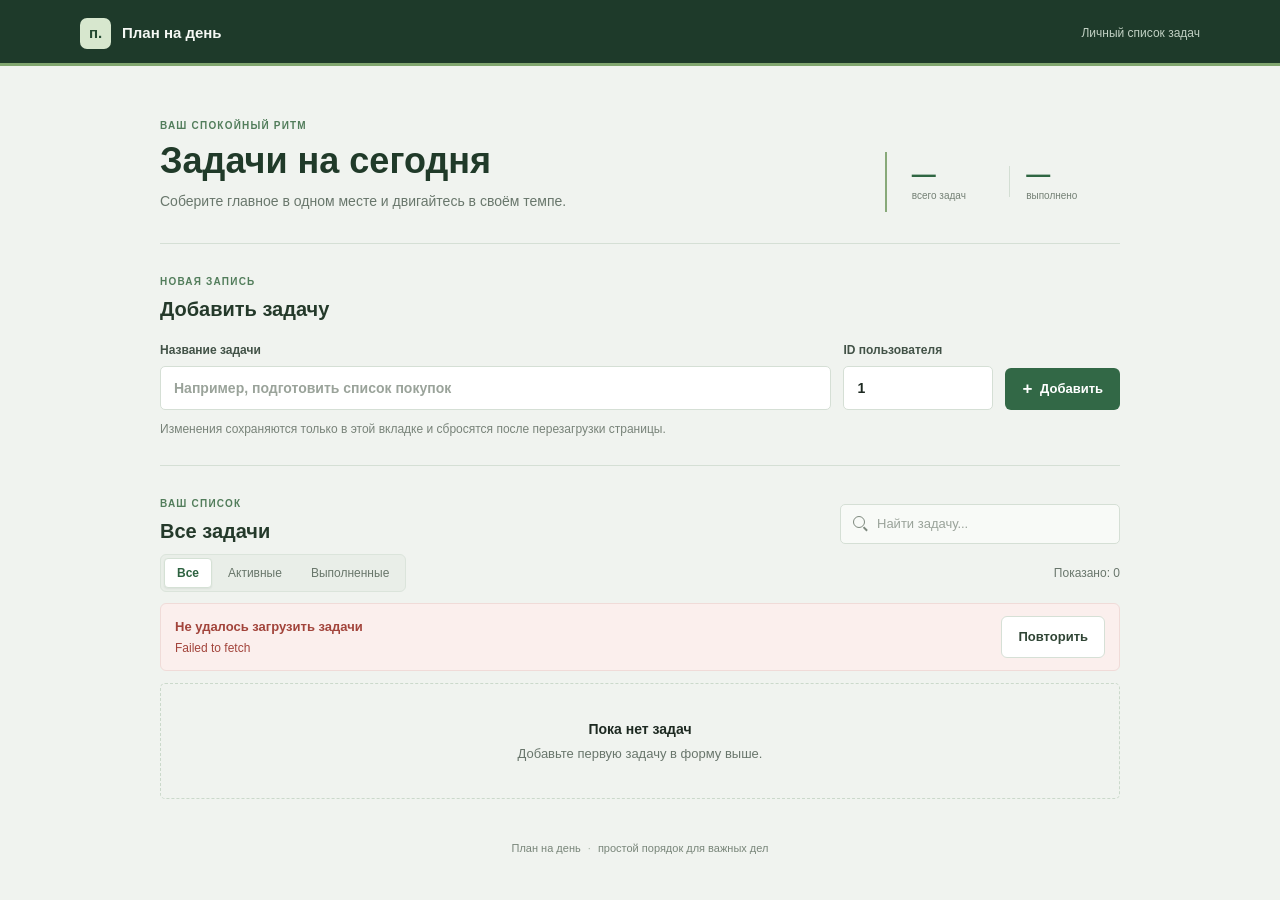
==== commit 5f2a6f5c: "Build task management app" ====
--- a/index.html
+++ b/index.html
@@ -1,187 +1,100 @@
 <!DOCTYPE html>
-<html lang="kk">
+<html lang="ru">
 <head>
   <meta charset="UTF-8">
   <meta name="viewport" content="width=device-width, initial-scale=1.0">
-  <title>Our Team Portfolio</title>
-  <meta name="description" content="Біздің frontend әзірлеушілер тобының портфолиосы мен жеке резюмелері.">
-  <link rel="stylesheet" href="style.css">
+  <meta name="description" content="План на день: список задач с поиском, фильтрами и управлением выполнением.">
+  <title>План на день</title>
+  <link rel="stylesheet" href="styles.css">
+  <script type="module" src="src/app.js"></script>
 </head>
 <body>
+  <header class="topbar">
+    <a class="brand" href="./" aria-label="План на день, на главную">
+      <span class="brand-mark" aria-hidden="true">п.</span>
+      <span>План на день</span>
+    </a>
+    <span class="topbar-note">Личный список задач</span>
+  </header>
 
-  <!-- TABS HEADER BAR -->
-  <div class="tabs-header" id="tabs-bar">
-    <div class="logo-badge">OUR <span>PORTFOLIO</span></div>
-    <div class="tab-btn active" id="tab-home-page" onclick="activateTab('home-page')">
-      <span>🏠 Главный</span>
-    </div>
-  </div>
-
-  <!-- CONTENT AREA -->
-  <div class="content-area">
-
-    <!-- HOME PAGE -->
-    <div id="home-page" class="page-view active">
-      <section class="hero">
-        <div class="hero-tag">01 — DIGITAL PORTFOLIO</div>
-        <h1 class="hero-title">We design & build digital experiences.</h1>
-        <p class="hero-subtitle">Біз — заманауи веб-интерфейстерді, адаптивті дизайнды және сапалы кодты бағалайтын Frontend әзірлеушілер тобымыз.</p>
-      </section>
-
-      <section class="section-container">
-        <div class="sec-subtitle">02 — OUR PEOPLE</div>
-        <h2 class="sec-title">Team Members</h2>
-        <div class="team-grid">
-          <div class="team-card" onclick="openTab('amina-cv', '👤 Yedil Amina')">
-            <img class="card-img" src="amina.jpg" alt="Амина">
-            <div class="card-overlay">
-              <div class="member-num">01</div>
-              <div class="member-name">Yedil Amina</div>
-              <div class="member-role">Frontend Developer</div>
-            </div>
-          </div>
-          <div class="team-card" onclick="openTab('akbota-cv', '👤 Daurenkyzy Akbota')">
-            <img class="card-img" src="akbota.jpg" alt="Ақбота">
-            <div class="card-overlay">
-              <div class="member-num">02</div>
-              <div class="member-name">Daurenkyzy Akbota</div>
-              <div class="member-role">Frontend / UI Designer</div>
-            </div>
-          </div>
-          <div class="team-card" onclick="openTab('enkhara-cv', '👤 Dauletbek Enkhara')">
-            <img class="card-img" src="enkhara.jpg" alt="Энхара">
-            <div class="card-overlay">
-              <div class="member-num">03</div>
-              <div class="member-name">Dauletbek Enkhara</div>
-              <div class="member-role">Frontend Developer</div>
-            </div>
-          </div>
+  <main class="page-shell">
+    <section class="intro" aria-labelledby="page-title">
+      <div>
+        <p class="eyebrow">ВАШ СПОКОЙНЫЙ РИТМ</p>
+        <h1 id="page-title">Задачи на сегодня</h1>
+        <p class="intro-copy">Соберите главное в одном месте и двигайтесь в своём темпе.</p>
+      </div>
+      <div class="summary" aria-live="polite">
+        <div class="summary-item">
+          <span class="summary-number" id="task-count">—</span>
+          <span class="summary-label">всего задач</span>
         </div>
-      </section>
-
-      <section class="section-container">
-        <div class="sec-subtitle">03 — PORTFOLIO & CV</div>
-        <h2 class="sec-title">HTML Резюмелер</h2>
-        <div class="resume-grid">
-          <div class="resume-card">
-            <div>
-              <div class="resume-badge">HTML CV / PAGE</div>
-              <div class="resume-name">Yedil Amina</div>
-              <div class="resume-desc">Frontend әзірлеушінің толық жеке резюме беті.</div>
-            </div>
-            <button class="resume-btn" onclick="openTab('amina-cv', '👤 Yedil Amina')">Вкладкада ашу →</button>
-          </div>
-          <div class="resume-card">
-            <div>
-              <div class="resume-badge">HTML CV / PAGE</div>
-              <div class="resume-name">Daurenkyzy Akbota</div>
-              <div class="resume-desc">Frontend / UI Designer маманның портфолио-резюмесі.</div>
-            </div>
-            <button class="resume-btn" onclick="openTab('akbota-cv', '👤 Daurenkyzy Akbota')">Вкладкада ашу →</button>
-          </div>
-          <div class="resume-card">
-            <div>
-              <div class="resume-badge">HTML CV / PAGE</div>
-              <div class="resume-name">Dauletbek Enkhara</div>
-              <div class="resume-desc">Frontend әзірлеушінің жеке HTML резюме парақшасы.</div>
-            </div>
-            <button class="resume-btn" onclick="openTab('enkhara-cv', '👤 Dauletbek Enkhara')">Вкладкада ашу →</button>
-          </div>
-        </div>
-      </section>
-
-      <section class="section-container">
-        <div class="sec-subtitle">04 — SKILLS</div>
-        <h2 class="sec-title">Технологиялар</h2>
-        <div class="tech-box">
-          <div class="tech-item">HTML5</div>
-          <div class="tech-item">CSS3</div>
-          <div class="tech-item">JavaScript</div>
-          <div class="tech-item">Git / GitHub</div>
-          <div class="tech-item">UI/UX Design</div>
-        </div>
-      </section>
-
-      <footer>
-        <p>© 2026 Our Team Portfolio. All rights reserved.</p>
-      </footer>
-    </div>
-
-    <!-- CV PAGES -->
-    <div id="amina-cv" class="page-view">
-      <div class="cv-container">
-        <div class="cv-header">
-          <img src="amina.jpg" alt="Yedil Amina" class="cv-avatar">
-          <div>
-            <h1 class="cv-title">Yedil Amina</h1>
-            <p class="cv-subtitle">Frontend Developer</p>
-          </div>
-        </div>
-        <div class="cv-section">
-          <h2 class="cv-sec-title">Мен туралы</h2>
-          <p class="cv-text">Веб-интерфейстерді құруға құштар Frontend әзірлеушімін. HTML, CSS, JavaScript арқылы сапалы код жазамын.</p>
-        </div>
-        <div class="cv-section">
-          <h2 class="cv-sec-title">Дағдылар</h2>
-          <div class="tech-box">
-            <div class="tech-item">HTML5 / CSS3</div>
-            <div class="tech-item">JavaScript (ES6+)</div>
-            <div class="tech-item">Git / GitHub</div>
-          </div>
+        <span class="summary-divider" aria-hidden="true"></span>
+        <div class="summary-item">
+          <span class="summary-number" id="completed-count">—</span>
+          <span class="summary-label">выполнено</span>
         </div>
       </div>
-    </div>
+    </section>
 
-    <div id="akbota-cv" class="page-view">
-      <div class="cv-container">
-        <div class="cv-header">
-          <img src="akbota.jpg" alt="Daurenkyzy Akbota" class="cv-avatar">
-          <div>
-            <h1 class="cv-title">Daurenkyzy Akbota</h1>
-            <p class="cv-subtitle">Frontend / UI Designer</p>
-          </div>
-        </div>
-        <div class="cv-section">
-          <h2 class="cv-sec-title">Мен туралы</h2>
-          <p class="cv-text">Көз тартарлық UI/UX дизайн мен сапалы Frontend кодын ұштастыратын маманмын.</p>
-        </div>
-        <div class="cv-section">
-          <h2 class="cv-sec-title">Дағдылар</h2>
-          <div class="tech-box">
-            <div class="tech-item">Figma / UI Design</div>
-            <div class="tech-item">HTML5 / CSS3</div>
-            <div class="tech-item">Responsive Design</div>
-          </div>
+    <section class="create-section" aria-labelledby="create-title">
+      <div class="section-heading">
+        <div>
+          <p class="eyebrow">НОВАЯ ЗАПИСЬ</p>
+          <h2 id="create-title">Добавить задачу</h2>
         </div>
       </div>
-    </div>
+      <form id="create-form" class="create-form" novalidate>
+        <label class="field task-field">
+          <span>Название задачи</span>
+          <input id="new-title" name="title" type="text" maxlength="180" placeholder="Например, подготовить список покупок" required>
+        </label>
+        <label class="field user-field">
+          <span>ID пользователя</span>
+          <input id="new-user-id" name="userId" type="number" min="1" step="1" value="1" required>
+        </label>
+        <button class="button button-primary create-button" type="submit">
+          <span aria-hidden="true">+</span> Добавить
+        </button>
+      </form>
+      <p class="form-message" id="create-message" aria-live="polite"></p>
+      <p class="memory-note">Изменения сохраняются только в этой вкладке и сбросятся после перезагрузки страницы.</p>
+    </section>
 
-    <div id="enkhara-cv" class="page-view">
-      <div class="cv-container">
-        <div class="cv-header">
-          <img src="enkhara.jpg" alt="Dauletbek Enkhara" class="cv-avatar">
-          <div>
-            <h1 class="cv-title">Dauletbek Enkhara</h1>
-            <p class="cv-subtitle">Frontend Developer</p>
-          </div>
+    <section class="tasks-section" aria-labelledby="tasks-title">
+      <div class="list-heading">
+        <div>
+          <p class="eyebrow">ВАШ СПИСОК</p>
+          <h2 id="tasks-title">Все задачи</h2>
         </div>
-        <div class="cv-section">
-          <h2 class="cv-sec-title">Мен туралы</h2>
-          <p class="cv-text">Логикалық ойлауы жоғары, веб-технологияларды белсенді меңгеріп жүрген маманмын.</p>
+        <label class="search-field">
+          <span class="sr-only">Поиск по названию</span>
+          <span class="search-icon" aria-hidden="true"></span>
+          <input id="search-input" type="search" placeholder="Найти задачу..." autocomplete="off">
+        </label>
+      </div>
+
+      <div class="list-controls">
+        <div class="filter-group" role="group" aria-label="Фильтр задач">
+          <button class="filter-button is-active" type="button" data-filter="all" aria-pressed="true">Все</button>
+          <button class="filter-button" type="button" data-filter="active" aria-pressed="false">Активные</button>
+          <button class="filter-button" type="button" data-filter="completed" aria-pressed="false">Выполненные</button>
         </div>
-        <div class="cv-section">
-          <h2 class="cv-sec-title">Дағдылар</h2>
-          <div class="tech-box">
-            <div class="tech-item">HTML5 / CSS3</div>
-            <div class="tech-item">JavaScript</div>
-            <div class="tech-item">VS Code</div>
-          </div>
+        <span class="results-label" id="results-label"></span>
+      </div>
+
+      <div class="notice" id="action-notice" role="status" aria-live="polite" hidden></div>
+      <div class="load-error" id="load-error" role="alert" hidden>
+        <div>
+          <strong>Не удалось загрузить задачи</strong>
+          <p id="load-error-message">Проверьте подключение к интернету и попробуйте ещё раз.</p>
         </div>
+        <button class="button button-secondary" id="retry-button" type="button">Повторить</button>
       </div>
-    </div>
+      <div class="task-list" id="task-list" aria-live="polite" aria-busy="true"></div>
+    </section>
 
-  </div>
-
-  <script src="script.js"></script>
+    <footer class="page-footer">План на день <span aria-hidden="true">·</span> простой порядок для важных дел</footer>
+  </main>
 </body>
 </html>
--- a/styles.css
+++ b/styles.css
@@ -0,0 +1,361 @@
+:root {
+  color-scheme: light;
+  --page: #f0f3ef;
+  --surface: #fff;
+  --text: #1d2921;
+  --muted: #69766c;
+  --line: #dce4dc;
+  --green: #39734f;
+  --green-dark: #244c34;
+  --green-soft: #e5efe7;
+  --red: #a2443b;
+  --red-soft: #fbefed;
+  --shadow: 0 2px 7px rgb(31 55 38 / 5%);
+}
+
+* { box-sizing: border-box; }
+
+body {
+  min-width: 320px;
+  margin: 0;
+  background: var(--page);
+  color: var(--text);
+  font-family: -apple-system, BlinkMacSystemFont, "Segoe UI", sans-serif;
+  font-size: 15px;
+  line-height: 1.5;
+  -webkit-font-smoothing: antialiased;
+}
+
+button, input { font: inherit; }
+button { color: inherit; }
+
+.topbar {
+  height: 66px;
+  padding: 0 max(24px, calc((100vw - 1120px) / 2));
+  display: flex;
+  align-items: center;
+  justify-content: space-between;
+  background: #1e3a2a;
+  box-shadow: inset 0 -3px #81a66f;
+}
+
+.brand {
+  display: inline-flex;
+  align-items: center;
+  gap: 11px;
+  color: #f5f8f4;
+  font-size: 15px;
+  font-weight: 700;
+  text-decoration: none;
+}
+
+.brand-mark {
+  width: 31px;
+  height: 31px;
+  display: grid;
+  place-items: center;
+  border-radius: 7px;
+  background: #d7e7ce;
+  color: #254a32;
+  font-size: 15px;
+  font-weight: 700;
+}
+
+.topbar-note { color: #c1d0c3; font-size: 12px; }
+.page-shell { width: min(100% - 48px, 960px); margin: 0 auto; }
+
+.intro {
+  display: flex;
+  align-items: flex-end;
+  justify-content: space-between;
+  gap: 28px;
+  padding: 52px 0 31px;
+  border-bottom: 1px solid #d5dfd5;
+}
+
+.eyebrow {
+  margin: 0 0 7px;
+  color: #527d5b;
+  font-size: 10px;
+  font-weight: 700;
+  letter-spacing: .12em;
+}
+
+h1, h2, p { margin-top: 0; }
+h1 { margin-bottom: 9px; color: #203a29; font-size: clamp(29px, 4vw, 36px); line-height: 1.16; }
+h2 { margin-bottom: 0; color: #24392a; font-size: 20px; line-height: 1.3; }
+.intro-copy { margin: 0; color: #69776c; font-size: 14px; }
+
+.summary {
+  min-width: 235px;
+  display: flex;
+  align-items: center;
+  justify-content: space-around;
+  padding: 9px 4px 9px 17px;
+  border-left: 2px solid #88a979;
+  background: transparent;
+}
+
+.summary-item { min-width: 82px; display: grid; justify-items: start; gap: 2px; }
+.summary-number { color: #2f6642; font-size: 24px; font-weight: 700; line-height: 1.05; font-variant-numeric: tabular-nums; }
+.summary-label { color: #748075; font-size: 10px; }
+.summary-divider { width: 1px; height: 31px; background: #d3ded3; }
+
+.create-section { padding: 30px 0 27px; border-bottom: 1px solid #d5dfd5; }
+.section-heading, .list-heading { display: flex; align-items: flex-end; justify-content: space-between; gap: 20px; }
+
+.create-form {
+  display: grid;
+  grid-template-columns: minmax(0, 1fr) 150px auto;
+  align-items: end;
+  gap: 12px;
+  margin-top: 19px;
+}
+
+.field { display: grid; gap: 7px; color: #425247; font-size: 12px; font-weight: 650; }
+
+.field input, .edit-input, .search-field input {
+  width: 100%;
+  min-width: 0;
+  height: 44px;
+  padding: 0 13px;
+  border: 1px solid #d5dfd5;
+  border-radius: 5px;
+  outline: none;
+  background: var(--surface);
+  color: var(--text);
+  font-size: 14px;
+  transition: border-color 140ms ease, box-shadow 140ms ease, background-color 140ms ease;
+}
+
+.field input:focus, .edit-input:focus, .search-field input:focus {
+  border-color: #659071;
+  box-shadow: 0 0 0 3px rgb(52 115 75 / 12%);
+}
+
+.field input::placeholder, .search-field input::placeholder { color: #9aa39a; }
+
+.button {
+  min-height: 42px;
+  padding: 0 16px;
+  border: 1px solid transparent;
+  border-radius: 6px;
+  cursor: pointer;
+  font-size: 13px;
+  font-weight: 600;
+  transition: background-color 140ms ease, border-color 140ms ease, color 140ms ease;
+}
+
+.button:disabled, .icon-button:disabled, .check-button:disabled { cursor: wait; opacity: .55; }
+.button-primary { background: #326846; color: #fff; }
+.button-primary:hover:not(:disabled) { background: var(--green-dark); }
+.button-primary span { margin-right: 4px; font-size: 17px; vertical-align: -1px; }
+.button-secondary { border-color: #d6e0d6; background: var(--surface); color: #304535; }
+.button-secondary:hover:not(:disabled) { background: #f1f5f0; }
+
+.form-message { min-height: 0; margin: 0; color: var(--red); font-size: 12px; }
+.form-message:not(:empty) { margin-top: 8px; }
+.memory-note { margin: 10px 0 0; color: #788379; font-size: 12px; }
+.tasks-section { padding: 30px 0 12px; }
+.search-field { position: relative; display: block; width: min(100%, 280px); }
+.search-field input { height: 40px; padding-left: 36px; background: #f8faf7; font-size: 13px; }
+
+.search-icon {
+  position: absolute;
+  top: 12px;
+  left: 13px;
+  width: 12px;
+  height: 12px;
+  border: 1.5px solid #7e897e;
+  border-radius: 50%;
+  pointer-events: none;
+}
+
+.search-icon::after {
+  position: absolute;
+  right: -4px;
+  bottom: -3px;
+  width: 5px;
+  height: 1.5px;
+  transform: rotate(45deg);
+  background: #7e897e;
+  content: "";
+}
+
+.list-controls {
+  min-height: 59px;
+  display: flex;
+  align-items: center;
+  justify-content: space-between;
+  gap: 12px;
+}
+
+.filter-group { display: flex; align-items: center; gap: 3px; padding: 3px; border: 1px solid #dbe4db; border-radius: 6px; background: #e9eee8; }
+.filter-button { min-height: 30px; padding: 0 12px; border: 1px solid transparent; border-radius: 4px; background: transparent; color: #68766a; cursor: pointer; font-size: 12px; }
+.filter-button:hover { color: var(--text); }
+.filter-button.is-active { border-color: #d5e1d5; background: #fff; color: #2d6240; box-shadow: 0 1px 2px rgb(31 55 38 / 7%); font-weight: 650; }
+.results-label { color: var(--muted); font-size: 12px; }
+.task-list { display: grid; gap: 9px; }
+
+.task-card {
+  min-height: 72px;
+  display: flex;
+  align-items: center;
+  gap: 14px;
+  padding: 12px 14px;
+  border: 1px solid #dfe6de;
+  border-left: 3px solid transparent;
+  border-radius: 5px;
+  background: var(--surface);
+  box-shadow: var(--shadow);
+  animation: appear 180ms ease both;
+  transition: border-color 150ms ease, box-shadow 150ms ease, transform 150ms ease;
+}
+
+.task-card:hover { border-color: #c9d9ca; border-left-color: #7da27a; box-shadow: 0 4px 12px rgb(31 55 38 / 7%); transform: translateY(-1px); }
+
+.check-button {
+  width: 22px;
+  height: 22px;
+  flex: 0 0 22px;
+  display: grid;
+  place-items: center;
+  padding: 0;
+  border: 1.5px solid #c0cec0;
+  border-radius: 50%;
+  background: #fff;
+  color: #fff;
+  cursor: pointer;
+  font-size: 12px;
+  line-height: 1;
+}
+
+.check-button:hover { border-color: var(--green); }
+.check-button.is-complete { border-color: var(--green); background: var(--green); }
+.task-content { min-width: 0; flex: 1; }
+.task-title { overflow-wrap: anywhere; margin: 0; color: #26372b; font-size: 14px; font-weight: 550; line-height: 1.4; }
+.task-card.is-complete .task-title { color: #879087; text-decoration: line-through; text-decoration-color: #aeb8ad; }
+.task-meta { display: flex; align-items: center; flex-wrap: wrap; gap: 8px; margin-top: 6px; color: #718075; font-size: 11px; }
+.status-label { display: inline-flex; align-items: center; gap: 5px; }
+.status-dot { width: 6px; height: 6px; border-radius: 50%; background: #bd8b35; }
+.status-label.is-complete .status-dot { background: #4b9660; }
+.meta-separator { width: 3px; height: 3px; border-radius: 50%; background: #b1bab0; }
+.task-actions { display: flex; align-items: center; gap: 3px; }
+
+.icon-button {
+  width: 34px;
+  height: 34px;
+  display: grid;
+  place-items: center;
+  padding: 0;
+  border: 1px solid transparent;
+  border-radius: 5px;
+  background: transparent;
+  color: #66776a;
+  cursor: pointer;
+  font-size: 17px;
+  line-height: 1;
+}
+
+.icon-button:hover { border-color: #dbe4db; background: #f1f5f0; color: var(--green-dark); }
+.icon-button.delete-button:hover { border-color: #f0dbd8; background: var(--red-soft); color: var(--red); }
+
+.edit-form {
+  width: 100%;
+  display: grid;
+  grid-template-columns: minmax(0, 1fr) 130px auto auto;
+  align-items: end;
+  gap: 10px;
+}
+
+.edit-field { display: grid; gap: 5px; color: var(--muted); font-size: 11px; }
+.edit-input { height: 37px; font-size: 13px; }
+.edit-actions { display: flex; gap: 6px; }
+.edit-actions .button { min-height: 37px; padding: 0 11px; }
+
+.loading-state, .empty-state {
+  padding: 35px 20px;
+  border: 1px dashed #cbd9cb;
+  border-radius: 5px;
+  color: var(--muted);
+  text-align: center;
+  font-size: 13px;
+}
+
+.loading-state::before {
+  width: 16px;
+  height: 16px;
+  display: inline-block;
+  margin: 0 8px -4px 0;
+  border: 2px solid #d6e5d8;
+  border-top-color: var(--green);
+  border-radius: 50%;
+  animation: spin 700ms linear infinite;
+  content: "";
+}
+
+.empty-state strong { display: block; margin-bottom: 4px; color: var(--text); font-size: 14px; }
+
+.notice, .load-error {
+  display: flex;
+  align-items: center;
+  justify-content: space-between;
+  gap: 14px;
+  margin: 0 0 12px;
+  padding: 12px 14px;
+  border: 1px solid #f0dbd8;
+  border-radius: 6px;
+  background: var(--red-soft);
+  color: var(--red);
+  font-size: 13px;
+}
+
+.notice[hidden], .load-error[hidden] { display: none; }
+.notice.is-success { border-color: #d8e8d9; background: var(--green-soft); color: var(--green-dark); }
+.load-error strong { display: block; margin-bottom: 2px; }
+.load-error p { margin: 0; font-size: 12px; }
+.page-footer { padding: 29px 0 34px; color: #788579; font-size: 11px; text-align: center; }
+.page-footer span { margin: 0 4px; color: #a5b2a5; }
+
+.sr-only {
+  position: absolute;
+  width: 1px;
+  height: 1px;
+  overflow: hidden;
+  clip: rect(0, 0, 0, 0);
+  white-space: nowrap;
+  clip-path: inset(50%);
+}
+
+@keyframes spin { to { transform: rotate(360deg); } }
+@keyframes appear { from { opacity: 0; transform: translateY(3px); } to { opacity: 1; transform: translateY(0); } }
+
+@media (prefers-reduced-motion: reduce) {
+  *, *::before, *::after { scroll-behavior: auto !important; animation-duration: .01ms !important; animation-iteration-count: 1 !important; transition-duration: .01ms !important; }
+}
+
+@media (max-width: 640px) {
+  .topbar { height: 58px; padding: 0 18px; }
+  .page-shell { width: min(100% - 36px, 480px); }
+  .intro { align-items: flex-start; flex-direction: column; gap: 21px; padding: 36px 0 25px; }
+  .summary { width: 100%; min-width: 0; justify-content: flex-start; gap: 28px; padding: 11px 16px; }
+  .summary-divider { margin-left: 2px; }
+  .summary-item { justify-items: start; }
+  .create-section, .tasks-section { padding-top: 25px; }
+  .create-form { grid-template-columns: minmax(0, 1fr) 120px; gap: 10px; }
+  .task-field { grid-column: 1 / -1; }
+  .create-button { height: 42px; white-space: nowrap; }
+  .list-heading { align-items: flex-start; flex-direction: column; gap: 13px; }
+  .search-field { width: 100%; }
+  .list-controls { min-height: 57px; align-items: flex-start; flex-direction: column; justify-content: center; gap: 5px; padding: 9px 0; }
+  .filter-group { width: 100%; gap: 2px; }
+  .filter-button { padding: 0 9px; font-size: 11px; }
+  .results-label { font-size: 11px; }
+  .task-card { gap: 10px; padding: 12px 10px; }
+  .task-actions { gap: 0; }
+  .icon-button { width: 30px; height: 32px; }
+  .edit-form { grid-template-columns: minmax(0, 1fr) 94px; gap: 9px; }
+  .edit-title-field { grid-column: 1 / -1; }
+  .edit-actions { grid-column: 1 / -1; }
+  .edit-actions .button { flex: 1; }
+}
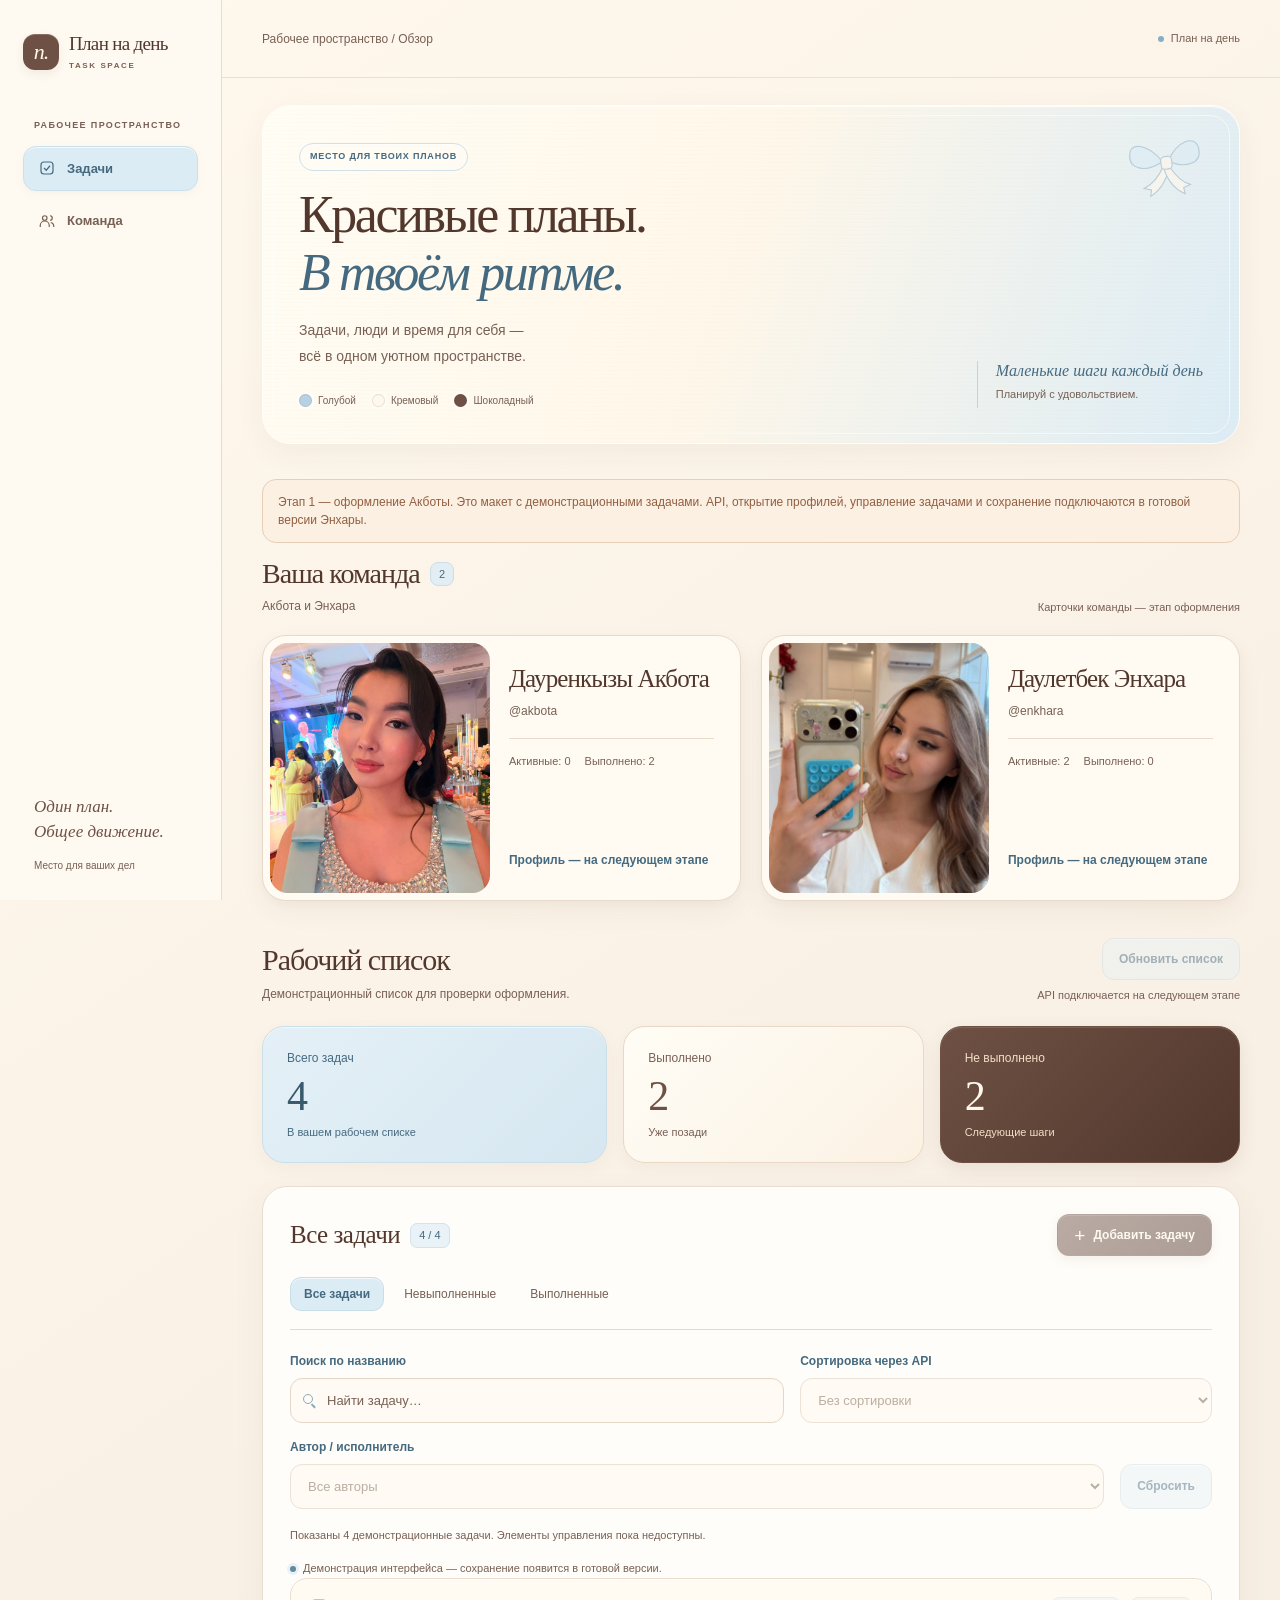
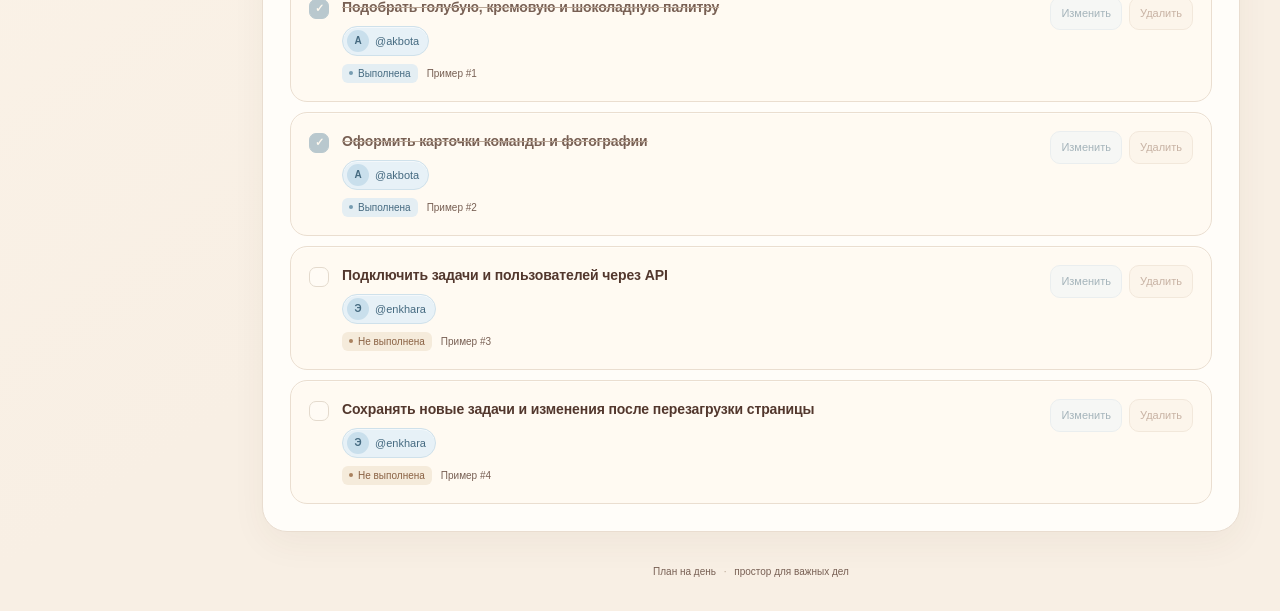
==== commit 3df85854: "акбота" ====
--- a/index.html
+++ b/index.html
@@ -1,100 +1,424 @@
-<!DOCTYPE html>
-<html lang="ru">
-<head>
-  <meta charset="UTF-8">
-  <meta name="viewport" content="width=device-width, initial-scale=1.0">
-  <meta name="description" content="План на день: список задач с поиском, фильтрами и управлением выполнением.">
-  <title>План на день</title>
-  <link rel="stylesheet" href="styles.css">
-  <script type="module" src="src/app.js"></script>
-</head>
-<body>
-  <header class="topbar">
-    <a class="brand" href="./" aria-label="План на день, на главную">
-      <span class="brand-mark" aria-hidden="true">п.</span>
-      <span>План на день</span>
-    </a>
-    <span class="topbar-note">Личный список задач</span>
-  </header>
-
-  <main class="page-shell">
-    <section class="intro" aria-labelledby="page-title">
-      <div>
-        <p class="eyebrow">ВАШ СПОКОЙНЫЙ РИТМ</p>
-        <h1 id="page-title">Задачи на сегодня</h1>
-        <p class="intro-copy">Соберите главное в одном месте и двигайтесь в своём темпе.</p>
-      </div>
-      <div class="summary" aria-live="polite">
-        <div class="summary-item">
-          <span class="summary-number" id="task-count">—</span>
-          <span class="summary-label">всего задач</span>
-        </div>
-        <span class="summary-divider" aria-hidden="true"></span>
-        <div class="summary-item">
-          <span class="summary-number" id="completed-count">—</span>
-          <span class="summary-label">выполнено</span>
-        </div>
-      </div>
-    </section>
-
-    <section class="create-section" aria-labelledby="create-title">
-      <div class="section-heading">
-        <div>
-          <p class="eyebrow">НОВАЯ ЗАПИСЬ</p>
-          <h2 id="create-title">Добавить задачу</h2>
-        </div>
-      </div>
-      <form id="create-form" class="create-form" novalidate>
-        <label class="field task-field">
-          <span>Название задачи</span>
-          <input id="new-title" name="title" type="text" maxlength="180" placeholder="Например, подготовить список покупок" required>
-        </label>
-        <label class="field user-field">
-          <span>ID пользователя</span>
-          <input id="new-user-id" name="userId" type="number" min="1" step="1" value="1" required>
-        </label>
-        <button class="button button-primary create-button" type="submit">
-          <span aria-hidden="true">+</span> Добавить
-        </button>
-      </form>
-      <p class="form-message" id="create-message" aria-live="polite"></p>
-      <p class="memory-note">Изменения сохраняются только в этой вкладке и сбросятся после перезагрузки страницы.</p>
-    </section>
-
-    <section class="tasks-section" aria-labelledby="tasks-title">
-      <div class="list-heading">
-        <div>
-          <p class="eyebrow">ВАШ СПИСОК</p>
-          <h2 id="tasks-title">Все задачи</h2>
-        </div>
-        <label class="search-field">
-          <span class="sr-only">Поиск по названию</span>
-          <span class="search-icon" aria-hidden="true"></span>
-          <input id="search-input" type="search" placeholder="Найти задачу..." autocomplete="off">
-        </label>
-      </div>
-
-      <div class="list-controls">
-        <div class="filter-group" role="group" aria-label="Фильтр задач">
-          <button class="filter-button is-active" type="button" data-filter="all" aria-pressed="true">Все</button>
-          <button class="filter-button" type="button" data-filter="active" aria-pressed="false">Активные</button>
-          <button class="filter-button" type="button" data-filter="completed" aria-pressed="false">Выполненные</button>
-        </div>
-        <span class="results-label" id="results-label"></span>
-      </div>
-
-      <div class="notice" id="action-notice" role="status" aria-live="polite" hidden></div>
-      <div class="load-error" id="load-error" role="alert" hidden>
-        <div>
-          <strong>Не удалось загрузить задачи</strong>
-          <p id="load-error-message">Проверьте подключение к интернету и попробуйте ещё раз.</p>
-        </div>
-        <button class="button button-secondary" id="retry-button" type="button">Повторить</button>
-      </div>
-      <div class="task-list" id="task-list" aria-live="polite" aria-busy="true"></div>
-    </section>
-
-    <footer class="page-footer">План на день <span aria-hidden="true">·</span> простой порядок для важных дел</footer>
-  </main>
-</body>
-</html>+<!DOCTYPE html><html lang="ru"><head>
+  <meta charset="UTF-8">
+  <meta name="viewport" content="width=device-width, initial-scale=1.0">
+  <meta name="description" content="Промежуточная версия: оформление менеджера задач, карточки Акботы и Энхары и демонстрационные задачи. API и сохранение добавляются на следующем этапе.">
+  <title>План на день — этап 1: оформление</title>
+  <style>
+:root { color-scheme: light; --page: #fff8ed; --surface: #fffdf9; --text: #52372d; --muted: #786054; --line: #eaddd0; --accent: #52372d; --accent-hover: #3f2a22; --accent-soft: #dcecf5; --cream: #fff8ed; --cream-dark: #f8efe4; --blue: #dcecf5; --blue-deep: #456a80; --chocolate: #52372d; --green: #456a80; --red: #9c6049; --red-soft: #fcf0e3; --shadow: 0 8px 26px rgb(82 55 45 / 5%); }
+* { box-sizing: border-box; }
+[hidden] { display: none !important; }
+html { scroll-behavior: smooth; scroll-padding-top: 30px; }
+body { min-width: 320px; margin: 0; background: linear-gradient(145deg, #fff8ed, #f8efe4 70%); color: var(--text); font: 15px/1.5 -apple-system, BlinkMacSystemFont, "Segoe UI", sans-serif; -webkit-font-smoothing: antialiased; }
+body:has(dialog[open]) { overflow: hidden; }
+button, input, select { font: inherit; }
+button { color: inherit; }
+button, a, input, select { -webkit-tap-highlight-color: transparent; }
+button:focus-visible, a:focus-visible { outline: 3px solid #456a80; outline-offset: 3px; }
+h1, h2, h3, p { margin-top: 0; }
+h1 { margin-bottom: 17px; color: #52372d; font: 400 clamp(35px, 4.05vw, 54px)/1.08 Georgia, "Times New Roman", serif; letter-spacing: -.04em; }
+h2 { margin: 0; color: #52372d; font: 400 28px/1.3 Georgia, "Times New Roman", serif; letter-spacing: -.025em; }
+h3 { margin: 0 0 13px; color: #52372d; font: 400 21px/1.35 Georgia, "Times New Roman", serif; letter-spacing: -.02em; }
+a { color: #456a80; }
+.app-layout { display: grid; grid-template-columns: 222px minmax(0, 1fr); }
+.sidebar { position: fixed; inset: 0 auto 0 0; z-index: 5; width: 222px; display: flex; flex-direction: column; padding: 32px 23px 25px; overflow: auto; border-right: 1px solid #e9ddcf; background: #fffaf1; }
+.brand { display: flex; align-items: center; gap: 10px; color: #52372d; font: 400 19px/1.25 Georgia, "Times New Roman", serif; text-decoration: none; letter-spacing: -.035em; }
+.brand-mark { width: 36px; height: 36px; flex-shrink: 0; display: grid; place-items: center; border-radius: 12px; background: #6e5144; color: #fff7ea; font: italic 22px/1 Georgia, "Times New Roman", serif; letter-spacing: -.05em; }
+.brand-caption { display: block; margin-top: 5px; color: #786054; font: 600 8px/1.3 -apple-system, BlinkMacSystemFont, "Segoe UI", sans-serif; letter-spacing: .2em; }
+.sidebar-label { margin: 48px 11px 13px; color: #786054; font-size: 9px; font-weight: 700; letter-spacing: .15em; text-transform: uppercase; }
+.sidebar-nav { display: grid; gap: 7px; }
+.sidebar-link { display: flex; align-items: center; gap: 11px; padding: 12px 14px; border: 1px solid transparent; border-radius: 13px; color: #786054; font-size: 13px; font-weight: 550; text-decoration: none; transition: background-color 160ms, color 160ms; }
+.sidebar-link svg { width: 18px; height: 18px; flex-shrink: 0; }
+.sidebar-link:hover { background: #f3e9dd; color: #52372d; }
+.sidebar-link.is-current { border-color: #cce0eb; background: #dcecf5; color: #456a80; box-shadow: 0 3px 10px rgb(69 106 128 / 4%); }
+.sidebar-bottom { margin-top: auto; padding: 30px 11px 0; }
+.sidebar-bottom p { margin: 0 0 8px; color: #6e5144; font: italic 17px/1.45 Georgia, "Times New Roman", serif; }
+.sidebar-bottom span { color: #786054; font-size: 10px; }
+.app-main { grid-column: 2; min-width: 0; }
+.topbar { height: 78px; display: flex; align-items: center; justify-content: space-between; gap: 15px; padding: 0 40px; border-bottom: 1px solid #ebdfd2; }
+.topbar-title { color: #786054; font-size: 12px; font-weight: 500; }
+.topbar-note { display: inline-flex; align-items: center; gap: 7px; color: #786054; font-size: 11px; }
+.topbar-dot { width: 6px; height: 6px; border-radius: 50%; background: #88adc5; }
+.page-shell { width: min(100% - 80px, 1140px); margin: 0 auto; }
+.intro { position: relative; isolation: isolate; display: flex; align-items: flex-end; justify-content: space-between; gap: 24px; margin: 27px 0 35px; padding: 37px 36px 35px; overflow: hidden; border: 1px solid #fffdf7; border-radius: 28px; background: linear-gradient(110deg, #fffdf5 0%, #fff7e9 48%, #e4f0f6 100%); box-shadow: 0 7px 24px rgb(82 55 45 / 4%); }
+.intro > div:first-of-type { position: relative; z-index: 1; max-width: 600px; }
+.eyebrow { margin: 0 0 14px; color: #456a80; font-size: 10px; font-weight: 650; letter-spacing: .15em; }
+.intro-copy { max-width: 510px; margin: 0; color: #786054; font-size: 14px; line-height: 1.7; }
+.intro-side { position: relative; z-index: 1; min-width: 150px; padding: 0 0 5px 18px; border-left: 1px solid #bfd5e2; }
+.intro-side strong { display: block; color: #456a80; font: italic 16px/1.3 Georgia, "Times New Roman", serif; }
+.intro-side p { margin: 5px 0 0; color: #786054; font-size: 11px; }
+.hero-line-accent { color: #456a80; font-style: italic; }
+.hero-tag { display: inline-flex; align-items: center; gap: 7px; margin: 0 0 16px; padding: 6px 10px; border: 1px solid #d2e0e8; border-radius: 20px; background: rgb(255 253 246 / 72%); color: #456a80; font-size: 9px; font-weight: 600; letter-spacing: .09em; }
+.hero-palette { display: flex; align-items: center; flex-wrap: wrap; gap: 10px 16px; margin-top: 23px; }
+.hero-palette > span { display: inline-flex; align-items: center; gap: 6px; color: #786054; font-size: 10px; }
+.hero-palette > span::before { width: 11px; height: 11px; border: 1px solid rgb(82 55 45 / 12%); border-radius: 50%; background: #b6d1e4; content: ""; }
+.hero-palette > span:nth-child(2)::before { background: #fff8ed; }
+.hero-palette > span:nth-child(3)::before { background: #6e5144; }
+.bow-accent { pointer-events: none; user-select: none; display: block; flex-shrink: 0; width: 88px; height: 76px; color: #88a9be; }
+.intro > .bow-accent { position: absolute; z-index: 0; top: 22px; right: 29px; opacity: .65; transform: rotate(-7deg); }
+.section-heading { display: flex; align-items: flex-end; justify-content: space-between; gap: 18px; margin-bottom: 19px; }
+.section-heading h2 { display: flex; align-items: center; gap: 10px; font-size: 28px; }
+.section-heading p { margin: 5px 0 0; color: #786054; font-size: 12px; }
+.section-note { color: #786054; font-size: 11px; }
+.section-count { display: inline-grid; place-items: center; min-width: 24px; height: 24px; padding: 0 7px; border: 1px solid #ccdee9; border-radius: 8px; background: #e2edf4; color: #456a80; font: 500 11px/1 -apple-system, BlinkMacSystemFont, "Segoe UI", sans-serif; }
+.team-section { padding-bottom: 37px; }
+.team-list { display: grid; grid-template-columns: repeat(2, minmax(0, 1fr)); gap: 19px; }
+.team-card { min-width: 0; display: grid; grid-template-columns: minmax(0, .95fr) minmax(0, 1.05fr); overflow: hidden; border: 1px solid #ebdfd1; border-radius: 24px; background: #fffcf5; box-shadow: var(--shadow); }
+.team-photo-button { position: relative; display: block; width: 100%; height: 250px; padding: 0; overflow: hidden; border: 0; background: #e5dccc; cursor: pointer; }
+.team-portrait { position: absolute; inset: 0; display: block; width: 100%; height: 100%; object-fit: cover; object-position: 50% 37%; transition: transform 400ms; }
+.team-card[data-user-id="-2"] .team-portrait { object-position: 65% 45%; }
+.team-photo-button:hover .team-portrait { transform: scale(1.025); }
+.team-photo-fallback { position: absolute; inset: 0; display: grid; place-items: center; color: #786054; font: 400 30px/1 Georgia, "Times New Roman", serif; }
+.team-card-body { min-width: 0; display: flex; flex-direction: column; align-items: flex-start; padding: 25px 22px 21px; background: linear-gradient(150deg, #fffcf6, #fff8ee); }
+.team-name { margin: 0 0 8px; overflow-wrap: anywhere; color: #52372d; font: 400 25px/1.15 Georgia, "Times New Roman", serif; letter-spacing: -.035em; }
+.team-handle { margin: 0; color: #786054; font-size: 12px; }
+.team-stats { display: flex; flex-wrap: wrap; gap: 6px 14px; margin: 20px 0 18px; color: #786054; font-size: 11px; line-height: 1.6; }
+.team-stats strong { display: block; color: #6e5144; font: 400 22px/1.2 Georgia, "Times New Roman", serif; }
+.team-card-button { display: inline-flex; align-items: center; justify-content: flex-start; gap: 8px; margin-top: auto; padding: 7px 0; border: 0; background: transparent; color: #456a80; cursor: pointer; font-size: 12px; font-weight: 650; text-align: left; }
+.team-card-button:hover { color: #284c63; }
+.workspace { padding-bottom: 3px; }
+.dashboard-header { display: flex; align-items: center; justify-content: space-between; gap: 22px; margin-bottom: 21px; }
+.dashboard-title { font-size: 30px; }
+.dashboard-description { margin: 6px 0 0; color: #786054; font-size: 12px; }
+.refresh-group { display: grid; justify-items: end; gap: 7px; }
+.refresh-message { max-width: 370px; margin: 0; color: #786054; font-size: 11px; line-height: 1.6; text-align: right; }
+.refresh-message:empty { display: none; }
+.button { min-height: 42px; display: inline-flex; align-items: center; justify-content: center; gap: 8px; padding: 10px 16px; border: 1px solid transparent; border-radius: 12px; cursor: pointer; font-size: 12px; font-weight: 600; line-height: 1.4; transition: background-color 150ms, border-color 150ms, color 150ms; }
+.button:disabled, .icon-button:disabled, .check-button:disabled { cursor: wait; opacity: .48; }
+.button-primary { background: #6e5144; color: #fff7ea; box-shadow: 0 4px 12px rgb(82 55 45 / 10%); }
+.button-primary:hover:not(:disabled) { background: #52372d; }
+.button-primary > span[aria-hidden] { font-size: 19px; font-weight: 400; line-height: 1; }
+.button-secondary { border-color: #cbdce7; background: #e8f1f6; color: #456a80; }
+.button-secondary:hover:not(:disabled) { border-color: #a9c8db; background: #dcecf5; color: #284c63; }
+.summary { display: grid; grid-template-columns: 1.15fr 1fr 1fr; gap: 16px; margin-bottom: 23px; }
+.summary-item { min-width: 0; display: flex; flex-direction: column; align-items: flex-start; padding: 22px 24px; border: 1px solid #cbdfe9; border-radius: 22px; background: linear-gradient(135deg, #e4f0f6, #d6e7f1); box-shadow: 0 4px 16px rgb(82 55 45 / 3%); }
+.summary-item.completed-stat { border-color: #e8d8c5; background: linear-gradient(135deg, #fffdf6, #fbf1e3); }
+.summary-item.active-stat { border-color: #6e5144; background: linear-gradient(135deg, #6e5144, #52372d); }
+.summary-label { color: #456a80; font-size: 12px; }
+.summary-number { display: block; margin: 8px 0 7px; color: #39596c; font: 400 42px/1 Georgia, "Times New Roman", serif; letter-spacing: -.04em; font-variant-numeric: tabular-nums; }
+.summary-item.completed-stat .summary-number { color: #6e5144; }
+.summary-item.completed-stat .summary-label, .summary-item.completed-stat .summary-caption { color: #786054; }
+.summary-item.active-stat .summary-number { color: #fff8ed; }
+.summary-item.active-stat .summary-label, .summary-item.active-stat .summary-caption { color: #f2dfc6; }
+.summary-caption { margin: 0; color: #456a80; font-size: 11px; }
+.dashboard { padding: 27px; border: 1px solid #e9ddd0; border-radius: 25px; background: #fffdf9; box-shadow: var(--shadow); }
+.list-heading { display: flex; align-items: center; justify-content: space-between; gap: 18px; margin-bottom: 21px; }
+.list-title-group { display: flex; align-items: center; flex-wrap: wrap; gap: 10px; }
+.list-heading h3 { margin: 0; color: #52372d; font-size: 25px; }
+.count-badge { padding: 3px 8px; border: 1px solid #d3e2eb; border-radius: 7px; background: #e8f2f7; color: #456a80; font-size: 11px; font-variant-numeric: tabular-nums; white-space: nowrap; }
+.filter-group { display: flex; align-items: center; flex-wrap: wrap; gap: 6px; margin-bottom: 22px; padding-bottom: 18px; border-bottom: 1px solid #ede2d6; }
+.filter-button { min-height: 34px; padding: 6px 13px; border: 1px solid transparent; border-radius: 11px; background: transparent; color: #786054; cursor: pointer; font-size: 12px; font-weight: 500; transition: background-color 150ms, color 150ms; }
+.filter-button:hover { background: #f6eddf; color: #52372d; }
+.filter-button.is-active { border-color: #c7dee9; background: #dcecf5; color: #456a80; font-weight: 600; }
+.search-sort-row { display: grid; grid-template-columns: minmax(0, 1.2fr) minmax(0, 1fr); gap: 16px; }
+.field { min-width: 0; display: grid; align-content: start; gap: 8px; color: #456a80; font-size: 12px; font-weight: 550; }
+.field input, .field select { width: 100%; min-width: 0; height: 45px; padding: 0 13px; border: 1px solid #e5d7c7; border-radius: 12px; outline: none; background: #fffaf3; color: #6e5144; font-size: 13px; font-weight: 400; transition: border-color 150ms, box-shadow 150ms; }
+.field select { padding-right: 28px; cursor: pointer; }
+.field input:focus, .field select:focus { border-color: #5f8299; box-shadow: 0 0 0 3px rgb(144 183 207 / 15%); }
+.field input::placeholder { color: #786054; }
+.field select:disabled { color: #9f8e7e; cursor: wait; opacity: .7; }
+.search-input-wrap { position: relative; display: block; }
+.search-input-wrap input { padding-left: 36px; }
+.search-icon { position: absolute; top: 16px; left: 13px; width: 10px; height: 10px; border: 1.5px solid #89aabe; border-radius: 50%; pointer-events: none; }
+.search-icon::after { position: absolute; right: -4px; bottom: -3px; width: 5px; height: 1.5px; transform: rotate(45deg); background: #89aabe; content: ""; }
+.author-filter-row { display: grid; grid-template-columns: minmax(0, 1fr) auto; align-items: end; gap: 16px; margin-top: 15px; }
+.author-filter-row .button { min-height: 45px; font-size: 12px; }
+.results-label { display: block; min-height: 17px; margin: 18px 0 11px; color: #786054; font-size: 11px; font-variant-numeric: tabular-nums; }
+.task-list { display: grid; gap: 10px; }
+.task-card { min-width: 0; display: flex; align-items: flex-start; gap: 13px; padding: 18px; border: 1px solid #ece0d2; border-radius: 17px; background: #fffaf2; animation: appear 160ms ease both; transition: border-color 150ms, background-color 150ms; }
+.task-card:hover { border-color: #c5dbe7; background: #fffdf8; }
+.check-button { width: 20px; height: 20px; flex: 0 0 20px; display: grid; place-items: center; margin-top: 2px; padding: 0; border: 1.5px solid #c7b8a6; border-radius: 7px; background: #fffdf9; color: #fff8ed; cursor: pointer; font-size: 11px; font-weight: 700; line-height: 1; }
+.check-button:hover { border-color: #87abc2; }
+.check-button.is-complete { border-color: #6f94a9; background: #6f94a9; }
+.task-content { min-width: 0; flex: 1; display: flex; flex-direction: column; align-items: flex-start; gap: 8px; }
+.task-title { display: block; width: 100%; margin: 0; overflow-wrap: anywhere; color: #52372d; font-size: 14px; font-weight: 550; line-height: 1.5; }
+.task-card.is-complete .task-title { color: #786054; text-decoration: line-through; text-decoration-color: #bba796; }
+.author-row { width: 100%; display: flex; align-items: center; flex-wrap: wrap; gap: 8px; }
+.user-chip { max-width: 100%; display: inline-flex; align-items: center; justify-content: flex-start; gap: 6px; padding: 3px 9px 3px 4px; border: 1px solid #cfe1eb; border-radius: 20px; background: #e7f1f7; color: #456a80; cursor: pointer; font-size: 11px; font-weight: 500; line-height: 1.5; overflow-wrap: anywhere; text-align: left; transition: border-color 150ms, background-color 150ms; }
+.user-chip:hover { border-color: #a4c4d8; background: #dbeaf4; color: #284c63; }
+.user-chip:disabled { cursor: default; opacity: .65; }
+.avatar { position: relative; display: inline-grid; place-items: center; flex-shrink: 0; overflow: hidden; border-radius: 50%; background: #c9dfeC; color: #456a80; }
+.avatar img { position: absolute; inset: 0; width: 100%; height: 100%; object-fit: cover; object-position: 50% 37%; }
+.avatar[data-user-id="-2"] img, [data-user-id="-2"] .avatar img { object-position: 65% 45%; }
+.avatar-small { width: 22px; height: 22px; }
+.avatar-large { width: 95px; height: 108px; border: 1px solid #d8c7b5; border-radius: 21px; }
+.avatar-fallback { width: 100%; height: 100%; display: inline-grid; place-items: center; font-weight: 700; font-size: 10px; text-decoration: none; }
+.avatar-large .avatar-fallback { font: 400 27px/1 Georgia, "Times New Roman", serif; }
+.task-meta { width: 100%; display: flex; align-items: center; flex-wrap: wrap; gap: 9px; color: #786054; font-size: 10px; }
+.status-label { display: inline-flex; align-items: center; gap: 5px; padding: 2px 7px; border-radius: 6px; background: #f5ebdb; color: #8a6244; font-weight: 500; }
+.status-dot { width: 4px; height: 4px; flex-shrink: 0; border-radius: 50%; background: #a9815e; }
+.status-label.is-complete { background: #e4eef3; color: #456a80; }
+.status-label.is-complete .status-dot { background: #779cb1; }
+.meta-separator { width: 3px; height: 3px; border-radius: 50%; background: #b8a18c; }
+.task-actions { flex-shrink: 0; display: flex; align-items: center; flex-wrap: wrap; gap: 7px; }
+.icon-button { width: 35px; height: 35px; display: grid; place-items: center; flex-shrink: 0; padding: 0; border: 1px solid transparent; border-radius: 10px; background: transparent; color: #786054; cursor: pointer; font-size: 18px; line-height: 1; }
+.icon-button svg { width: 17px; height: 17px; }
+.icon-button:hover:not(:disabled) { border-color: #d7e4ec; background: #e6f0f6; color: #456a80; }
+.task-actions .icon-button, .task-action-button { width: auto; min-width: 35px; height: 33px; display: inline-flex; align-items: center; justify-content: center; padding: 0 10px; border: 1px solid #d5e3ec; border-radius: 10px; background: #eef5f9; color: #456a80; cursor: pointer; font-size: 11px; font-weight: 500; line-height: 1.3; }
+.task-actions .icon-button:hover:not(:disabled), .task-action-button:hover:not(:disabled) { border-color: #b5cfdF; background: #dcecf5; color: #284c63; }
+.task-actions .delete-button { border-color: #e6d5c4; background: #faf0e4; color: #8c6650; }
+.task-actions .delete-button:hover:not(:disabled) { border-color: #cfb49d; background: #f2e3d2; color: #6e5144; }
+.loading-state, .empty-state { padding: 33px 20px; border: 1px dashed #ccdae2; border-radius: 18px; background: #f6f9fa; color: #456a80; text-align: center; font-size: 12px; }
+.loading-state::before { width: 15px; height: 15px; display: inline-block; margin: 0 8px -4px 0; border: 2px solid #dbe8f0; border-top-color: #87abc2; border-radius: 50%; animation: spin 700ms linear infinite; content: ""; }
+.empty-state strong { display: block; margin-bottom: 4px; color: #456a80; font-size: 13px; font-weight: 600; }
+.notice, .load-error { display: flex; align-items: center; justify-content: space-between; gap: 14px; margin: 0 0 13px; padding: 13px 15px; border: 1px solid #e7ceb7; border-radius: 14px; background: #fcf0e3; color: #925f42; font-size: 12px; }
+.notice.is-success { border-color: #cadde8; background: #edf5f9; color: #456a80; }
+.load-error strong { display: block; margin-bottom: 2px; }
+.load-error p { margin: 0; font-size: 11px; }
+.load-error .button { min-height: 35px; flex-shrink: 0; padding: 7px 11px; font-size: 11px; }
+.memory-note { margin: 19px 0 0; color: #786054; font-size: 10px; }
+.page-footer { padding: 29px 0 32px; color: #786054; font-size: 10px; text-align: center; }
+.page-footer span { margin: 0 5px; color: #b5a28f; }
+.modal { width: min(660px, calc(100vw - 32px)); max-height: calc(100dvh - 48px); padding: 0; overflow: auto; border: 1px solid #efdec9; border-radius: 27px; background: #fffaf2; color: #52372d; box-shadow: 0 30px 100px rgb(82 55 45 / 22%); }
+.modal::backdrop { background: rgb(60 42 32 / 32%); backdrop-filter: blur(7px); }
+.modal-header { display: flex; align-items: center; justify-content: space-between; gap: 16px; padding: 28px 31px 0; }
+.modal-header h2 { font-size: 31px; }
+.close-button { width: 37px; height: 37px; border-color: #d0e1eb; border-radius: 13px; background: #e8f1f6; color: #456a80; font-size: 25px; font-weight: 300; }
+.task-form { display: grid; gap: 22px; padding: 27px 31px 31px; }
+.task-form .field { gap: 9px; font-size: 12px; }
+.task-form .field input, .task-form .field select { height: 50px; border-radius: 13px; background: #fffdf9; font-size: 13px; }
+.form-row { display: grid; grid-template-columns: minmax(0, 1fr); gap: 22px; }
+.form-message { margin: 0; color: #9c6049; font-size: 12px; line-height: 1.5; }
+.form-message:empty { display: none; }
+.form-actions { display: flex; align-items: center; justify-content: flex-start; gap: 10px; padding-top: 3px; }
+.form-actions .button { min-height: 44px; padding-left: 19px; padding-right: 19px; }
+.profile-modal { width: min(1080px, calc(100vw - 48px)); }
+.profile-modal .modal-header { padding-bottom: 23px; border-bottom: 1px solid #ebddce; background: linear-gradient(105deg, #fffaf2, #eff6fa); }
+.profile-layout { display: grid; grid-template-columns: minmax(0, .85fr) minmax(0, 1.3fr); gap: 31px; padding: 28px 31px 31px; }
+.profile-content, .profile-aside { min-width: 0; }
+.profile-identity { display: flex; align-items: center; gap: 17px; margin-bottom: 25px; }
+.profile-person { min-width: 0; }
+.profile-name { margin: 0 0 7px; overflow-wrap: anywhere; color: #52372d; font: 400 28px/1.15 Georgia, "Times New Roman", serif; letter-spacing: -.035em; }
+.profile-handle { margin: 0; overflow-wrap: anywhere; color: #786054; font-size: 12px; }
+.profile-details { margin: 0; }
+.profile-details > div { display: grid; grid-template-columns: 105px minmax(0, 1fr); gap: 12px; padding: 12px 0; border-top: 1px solid #eadbc9; font-size: 12px; line-height: 1.6; }
+.profile-details dt { color: #456a80; }
+.profile-details dd { min-width: 0; margin: 0; overflow-wrap: anywhere; color: #6e5144; }
+.profile-details a { color: #456a80; }
+.profile-description { color: #786054; font-size: 12px; line-height: 1.8; }
+.profile-aside-header { display: flex; align-items: center; justify-content: space-between; gap: 15px; margin-bottom: 20px; }
+.profile-summary { margin: 0; color: #786054; font-size: 12px; }
+.profile-aside-header .button { min-height: 36px; flex-shrink: 0; padding: 8px 12px; font-size: 11px; }
+.profile-tasks { display: grid; gap: 25px; }
+.profile-task-section { min-width: 0; }
+.profile-task-section h3 { display: flex; align-items: center; gap: 8px; color: #52372d; font-size: 21px; }
+.profile-task-section h3 > span { padding: 3px 7px; border: 1px solid #ccdee9; border-radius: 7px; background: #e7f1f7; color: #456a80; font: 500 10px/1 -apple-system, BlinkMacSystemFont, "Segoe UI", sans-serif; }
+.profile-task-section .task-card { flex-wrap: wrap; gap: 10px; padding: 15px; background: #fffdf8; }
+.profile-task-section .task-title { font-size: 13px; }
+.profile-task-section .task-actions { width: 100%; justify-content: flex-end; }
+.profile-task-section .empty-state { padding: 22px 12px; font-size: 11px; }
+.profile-task-section .author-row:empty { display: none; }
+.sr-only { position: absolute; width: 1px; height: 1px; overflow: hidden; clip: rect(0, 0, 0, 0); white-space: nowrap; clip-path: inset(50%); }
+@keyframes spin { to { transform: rotate(360deg); } }
+@keyframes appear { from { opacity: 0; transform: translateY(3px); } to { opacity: 1; transform: translateY(0); } }
+@media (prefers-reduced-motion: reduce) { *, *::before, *::after { scroll-behavior: auto !important; animation-duration: .01ms !important; animation-iteration-count: 1 !important; transition-duration: .01ms !important; } }
+@media (max-width: 1200px) { .team-card-body { padding: 22px 18px; } .team-name { font-size: 23px; } .intro-side { display: none; } }
+@media (max-width: 1050px) { .app-layout { grid-template-columns: 190px minmax(0, 1fr); } .sidebar { width: 190px; padding-left: 17px; padding-right: 17px; } .brand { font-size: 17px; } .page-shell { width: calc(100% - 52px); } .topbar { padding: 0 26px; } .team-card { display: block; } .team-card-body { min-height: 185px; } .team-photo-button { height: 235px; } .intro { padding: 34px 30px; } }
+@media (max-width: 860px) {
+  .app-layout { display: block; }
+  .sidebar { position: static; width: auto; display: flex; flex-direction: row; align-items: center; justify-content: space-between; gap: 20px; padding: 20px 26px; border-right: 0; border-bottom: 1px solid #e9ddcf; }
+  .sidebar-label, .sidebar-bottom { display: none; }
+  .sidebar-nav { display: flex; gap: 5px; }
+  .sidebar-link { padding: 9px 12px; font-size: 12px; }
+  .topbar { height: 53px; border-bottom: 0; }
+  .intro { margin-top: 12px; }
+  .team-card { display: grid; }
+  .team-card-body { min-height: 0; padding: 22px 17px; }
+  .team-photo-button { height: 250px; }
+  .team-name { font-size: 22px; }
+  .profile-layout { grid-template-columns: minmax(0, 1fr); gap: 28px; }
+  .profile-details > div { grid-template-columns: 135px minmax(0, 1fr); }
+  .profile-person { flex: 1; }
+  .task-card { flex-wrap: wrap; }
+  .task-actions { width: 100%; justify-content: flex-end; }
+}
+@media (max-width: 700px) { .team-card { display: block; } .team-card-body { min-height: 185px; padding: 22px; } .team-photo-button { height: 245px; } .team-name { font-size: 25px; } }
+@media (max-width: 560px) {
+  .sidebar { gap: 10px; padding: 17px 16px; }
+  .brand { gap: 8px; font-size: 16px; }
+  .brand-mark { width: 31px; height: 31px; border-radius: 10px; font-size: 19px; }
+  .brand-caption { font-size: 7px; }
+  .sidebar-link { gap: 6px; padding: 8px; border-radius: 10px; font-size: 11px; }
+  .sidebar-link svg { width: 14px; height: 14px; }
+  .topbar { height: 48px; padding: 0 17px; }
+  .topbar-title { font-size: 11px; }
+  .topbar-note { font-size: 10px; }
+  .page-shell { width: calc(100% - 32px); }
+  .intro { margin: 10px 0 31px; padding: 27px 22px 26px; border-radius: 24px; }
+  .intro h1 { font-size: 40px; line-height: 1.08; }
+  .intro .eyebrow { margin-bottom: 14px; font-size: 9px; }
+  .hero-tag { padding: 5px 8px; margin-bottom: 17px; font-size: 8px; letter-spacing: .06em; }
+  .intro-copy { font-size: 13px; }
+  .intro > .bow-accent { width: 55px; height: 45px; top: 23px; right: 18px; opacity: .55; }
+  .hero-palette { gap: 8px 12px; margin-top: 20px; }
+  .hero-palette > span { gap: 5px; font-size: 9px; }
+  .hero-palette > span::before { width: 9px; height: 9px; }
+  .desktop-break { display: none; }
+  .section-heading h2 { font-size: 26px; }
+  .section-note { display: none; }
+  .team-list { grid-template-columns: minmax(0, 1fr); gap: 14px; }
+  .team-card { display: grid; grid-template-columns: minmax(0, .9fr) minmax(0, 1.1fr); border-radius: 21px; }
+  .team-photo-button { height: 225px; }
+  .team-card-body { min-height: 0; padding: 23px 17px; }
+  .team-name { font-size: 25px; }
+  .team-stats { margin: 18px 0 13px; }
+  .team-section { padding-bottom: 31px; }
+  .dashboard-header { flex-direction: column; align-items: stretch; gap: 16px; margin-bottom: 19px; }
+  .dashboard-title { font-size: 28px; }
+  .refresh-group { width: 100%; justify-items: stretch; }
+  .refresh-message { max-width: none; text-align: left; }
+  .summary { grid-template-columns: repeat(3, minmax(0, 1fr)); gap: 8px; margin-bottom: 18px; }
+  .summary-item { padding: 16px 11px; border-radius: 17px; }
+  .summary-label { font-size: 10px; }
+  .summary-number { margin-top: 10px; margin-bottom: 8px; font-size: 31px; }
+  .summary-caption { font-size: 9px; line-height: 1.4; }
+  .dashboard { padding: 20px 15px; border-radius: 22px; }
+  .list-heading { align-items: flex-start; flex-direction: column; gap: 15px; margin-bottom: 18px; }
+  .list-heading .button { width: 100%; }
+  .list-heading h3 { font-size: 24px; }
+  .filter-group { gap: 3px; padding-bottom: 16px; margin-bottom: 18px; }
+  .filter-button { flex: 1; padding: 6px 7px; border-radius: 9px; font-size: 10px; white-space: nowrap; }
+  .search-sort-row { grid-template-columns: minmax(0, 1fr); gap: 15px; }
+  .author-filter-row { grid-template-columns: minmax(0, 1fr); gap: 12px; margin-top: 15px; }
+  .author-filter-row .button { min-height: 38px; }
+  .task-card { gap: 10px; padding: 15px 12px; border-radius: 15px; }
+  .task-actions { margin-top: 3px; }
+  .task-actions .icon-button { min-height: 32px; padding: 0 11px; }
+  .task-title { font-size: 13px; }
+  .load-error { align-items: flex-start; flex-wrap: wrap; gap: 10px; }
+  .modal { max-height: calc(100dvh - 24px); border-radius: 23px; }
+  .modal-header { padding: 24px 21px 0; }
+  .modal-header h2 { font-size: 28px; }
+  .task-form { padding: 24px 21px; gap: 21px; }
+  .form-actions .button { flex: 1; padding: 10px 12px; font-size: 12px; }
+  .profile-modal { width: calc(100vw - 24px); }
+  .profile-layout { gap: 26px; padding: 24px 17px; }
+  .profile-identity { gap: 14px; }
+  .profile-name { font-size: 26px; }
+  .avatar-large { width: 78px; height: 92px; border-radius: 18px; }
+  .profile-details > div { grid-template-columns: 100px minmax(0, 1fr); gap: 10px; }
+  .profile-aside-header { flex-wrap: wrap; }
+}
+@media (max-width: 380px) { .sidebar-link svg { display: none; } .brand { font-size: 15px; } .intro { padding-left: 18px; padding-right: 18px; } .intro h1 { font-size: 35px; } .intro > .bow-accent { width: 46px; height: 38px; top: 20px; right: 14px; } .team-card-body { padding-left: 14px; padding-right: 14px; } .team-name { font-size: 23px; } .summary-item { padding-left: 8px; padding-right: 8px; } .summary-label { font-size: 9px; } .summary-caption { display: none; } .profile-details > div { grid-template-columns: 85px minmax(0, 1fr); } }
+.team-photo-button:focus-visible { outline: 3px solid #456a80; outline-offset: -6px; }
+
+
+/* A little more paper, sky and espresso. */
+:root { --shadow: 0 9px 28px rgb(82 55 45 / 6%); }
+.intro { background-image: repeating-linear-gradient(0deg, rgb(110 81 68 / 1.3%) 0 1px, transparent 1px 4px), linear-gradient(110deg, #fffdf5 0%, #fff7e9 47%, #dcecf5 100%); box-shadow: inset 0 1px 0 #fffdf8, 0 10px 30px rgb(82 55 45 / 5%); }
+.intro::after { position: absolute; inset: 9px; z-index: -1; border: 1px solid rgb(255 253 248 / 62%); border-radius: 20px; pointer-events: none; content: ""; }
+.intro h1 { letter-spacing: -.045em; text-wrap: balance; }
+.hero-line-accent { display: inline-block; padding-top: 3px; }
+.intro-copy { line-height: 1.8; text-wrap: pretty; }
+.hero-tag { box-shadow: inset 0 1px 0 #fffdf9; }
+.hero-palette { padding-top: 1px; }
+.hero-palette > span::before { box-shadow: 0 0 0 3px rgb(255 253 248 / 62%); }
+.brand-mark { box-shadow: inset 0 1px 0 rgb(255 248 237 / 18%), 0 4px 10px rgb(82 55 45 / 8%); }
+.sidebar-link.is-current { box-shadow: inset 0 1px 0 rgb(255 255 255 / 65%), 0 3px 10px rgb(69 106 128 / 5%); }
+.section-heading { margin-bottom: 20px; }
+.section-heading h2, .dashboard-title { letter-spacing: -.035em; }
+.team-list { gap: 20px; }
+.team-card { padding: 7px; border-color: #e8dacb; background: #fffbf3; box-shadow: 0 3px 9px rgb(82 55 45 / 3%), 0 11px 26px rgb(82 55 45 / 5%); transition: transform 220ms ease, box-shadow 220ms ease, border-color 220ms ease; }
+.team-photo-button { border-radius: 18px; }
+.team-photo-button:focus-visible { outline-color: #456a80; outline-offset: -6px; }
+.team-card-body { padding: 22px 19px 17px; background: transparent; }
+.team-name { order: 0; margin-bottom: 8px; letter-spacing: -.035em; }
+.team-handle { order: 1; color: #786054; }
+.team-stats { order: 2; width: 100%; padding-top: 14px; margin: 18px 0 13px; border-top: 1px solid #eadcca; color: #786054; }
+.team-card-button { order: 3; padding-top: 8px; color: #456a80; }
+.team-card-button:hover { text-decoration: underline; text-decoration-color: #a9c6d8; text-underline-offset: 5px; }
+.summary-item { box-shadow: inset 0 1px 0 rgb(255 253 248 / 60%), 0 5px 17px rgb(82 55 45 / 4%); }
+.summary-caption { color: #456a80; }
+.summary-item.completed-stat .summary-caption { color: #786054; }
+.summary-item.active-stat { box-shadow: inset 0 1px 0 rgb(255 248 237 / 12%), 0 6px 18px rgb(82 55 45 / 10%); }
+.summary-item.active-stat .summary-caption { color: #f2dfc6; }
+.dashboard { box-shadow: inset 0 1px 0 #fff, 0 12px 35px rgb(82 55 45 / 5%); }
+.filter-group { border-bottom-color: #e8daca; }
+.filter-button.is-active { box-shadow: inset 0 1px 0 rgb(255 255 255 / 65%); }
+.field input, .field select { box-shadow: inset 0 1px 2px rgb(82 55 45 / 2%); }
+.field input:focus, .field select:focus { background: #fffdf8; box-shadow: 0 0 0 3px rgb(144 183 207 / 15%); }
+.task-card { border-color: #eaded0; box-shadow: inset 0 1px 0 #fffdf8; }
+.task-card:hover { border-color: #bcd4e3; box-shadow: 0 4px 14px rgb(69 106 128 / 4%); }
+.task-title { letter-spacing: -.008em; }
+.user-chip { box-shadow: inset 0 1px 0 rgb(255 255 255 / 55%); }
+.button { transition: background-color 160ms, border-color 160ms, color 160ms, box-shadow 160ms, transform 160ms; }
+.button-primary { background: linear-gradient(135deg, #705246, #52372d); box-shadow: inset 0 1px 0 rgb(255 248 237 / 16%), 0 4px 11px rgb(82 55 45 / 12%); }
+.button-primary:hover:not(:disabled) { background: linear-gradient(135deg, #624539, #432a21); box-shadow: inset 0 1px 0 rgb(255 248 237 / 13%), 0 6px 16px rgb(82 55 45 / 16%); }
+.button-secondary { box-shadow: inset 0 1px 0 rgb(255 255 255 / 70%); }
+.button:active:not(:disabled) { transform: translateY(0); box-shadow: inset 0 1px 3px rgb(82 55 45 / 9%); }
+.modal { box-shadow: inset 0 1px 0 #fffdf8, 0 30px 90px rgb(82 55 45 / 22%); }
+.modal-header h2 { letter-spacing: -.035em; }
+.profile-details > div { border-top-color: #e7d8c7; }
+.storage-note { display: flex; align-items: center; gap: 7px; margin: 16px 0 0; color: #786054; font-size: 11px; line-height: 1.6; }
+.storage-note::before { width: 6px; height: 6px; flex: 0 0 6px; border-radius: 50%; background: #62899e; box-shadow: 0 0 0 3px #e8f1f6; content: ""; }
+.storage-note.is-error, .storage-note[data-state="error"] { color: #8a5136; }
+.storage-note.is-error::before, .storage-note[data-state="error"]::before { background: #9c6049; box-shadow: 0 0 0 3px #f7e9db; }
+.storage-error, #storage-error { border-color: #dfc6ae; border-left: 3px solid #9c6049; background: #fff3e3; color: #8a5136; }
+.storage-error p { min-width: 0; margin: 0; }
+.storage-error .button { flex-shrink: 0; }
+@media (max-width: 560px) { .storage-error { flex-direction: column; align-items: stretch; } .storage-error .button { align-self: flex-start; } }
+.intro-small-note { display: inline-flex; align-items: center; gap: 6px; margin: 12px 0 0; padding: 6px 9px; border: 1px solid #c7dce8; border-radius: 20px; background: rgb(255 253 248 / 75%); color: #456a80; font-size: 10px; line-height: 1.5; }
+.intro-small-note::before { width: 5px; height: 5px; flex-shrink: 0; border-radius: 50%; background: #62899e; content: ""; }
+@media (hover: hover) and (pointer: fine) { .team-card:hover { transform: translateY(-2px); border-color: #cfdfE6; box-shadow: 0 5px 10px rgb(82 55 45 / 3%), 0 16px 30px rgb(82 55 45 / 8%); } .button:hover:not(:disabled) { transform: translateY(-1px); } }
+@media (max-width: 560px) { .team-list { gap: 15px; } .team-card { padding: 6px; } .team-photo-button { border-radius: 16px; } .team-card-body { padding: 19px 13px 14px; } .team-name { font-size: 24px; } .team-stats { margin-top: 15px; padding-top: 11px; font-size: 10px; } .intro::after { inset: 7px; border-radius: 17px; } .storage-note { align-items: flex-start; } .storage-note::before { margin-top: 6px; } }
+@media (max-width: 380px) { .team-name { font-size: 22px; } .team-card-body { padding-left: 11px; padding-right: 11px; } }
+@media (prefers-reduced-motion: reduce) { .team-card:hover, .button:hover:not(:disabled) { transform: none; } }
+  
+/* Stage 1: static presentation, before JavaScript integration. */
+.button:disabled, .icon-button:disabled, .check-button:disabled, .filter-button:disabled, input:disabled, select:disabled { cursor: not-allowed; }
+.team-photo-button, .team-card-button, .user-chip { cursor: default; }
+</style>
+<meta name="project-stage" content="01-akbota-design"></head>
+<body>
+  <div class="app-layout">
+    <aside class="sidebar" aria-label="Навигация рабочего пространства">
+      <a class="brand" href="./index.html" aria-label="План на день, на главную"><span class="brand-mark" aria-hidden="true">п.</span><span>План на день<span class="brand-caption">TASK SPACE</span></span></a>
+      <p class="sidebar-label">Рабочее пространство</p>
+      <nav class="sidebar-nav">
+        <a class="sidebar-link is-current" href="#workspace"><svg aria-hidden="true" viewBox="0 0 24 24" fill="none" stroke="currentColor" stroke-width="1.6"><rect x="4" y="4" width="16" height="16" rx="4"></rect><path d="m8 12 3 3 5-6"></path></svg>Задачи</a>
+        <a class="sidebar-link" href="#team"><svg aria-hidden="true" viewBox="0 0 24 24" fill="none" stroke="currentColor" stroke-width="1.6"><circle cx="9" cy="8" r="3"></circle><path d="M3 20v-2a6 6 0 0 1 12 0v2M16 5a3 3 0 0 1 0 6M17 14a5 5 0 0 1 4 5v1"></path></svg>Команда</a>
+      </nav>
+      <div class="sidebar-bottom"><p>Один план.<br>Общее движение.</p><span>Место для ваших дел</span></div>
+    </aside>
+    <div class="app-main">
+      <header class="topbar"><span class="topbar-title">Рабочее пространство / Обзор</span><span class="topbar-note"><span class="topbar-dot" aria-hidden="true"></span>План на день</span></header>
+      <main class="page-shell">
+        <section class="intro" aria-labelledby="page-title">
+          <svg class="bow-accent" viewBox="0 0 112 90" aria-hidden="true" focusable="false" fill="none"><path d="M52 39C39 17 15 7 12 25C8 43 29 51 52 39Z" fill="#DCECF5" stroke="#9FBBCD" stroke-width="1.4"></path><path d="M60 39C73 15 98 9 100 28C102 47 80 52 60 39Z" fill="#DCECF5" stroke="#9FBBCD" stroke-width="1.4"></path><path d="M53 44C45 58 37 66 25 70L34 73L32 81C48 74 58 57 59 44" fill="#FFF7EB" stroke="#9FBBCD" stroke-width="1.4"></path><path d="M59 44C65 56 73 68 84 72L75 75L76 83C61 75 53 57 53 44" fill="#FFF7EB" stroke="#9FBBCD" stroke-width="1.4"></path><rect x="50" y="33" width="14" height="16" rx="5" fill="#FFF7EB" stroke="#9FBBCD" stroke-width="1.4"></rect></svg>
+          <div><p class="eyebrow hero-tag">МЕСТО ДЛЯ ТВОИХ ПЛАНОВ</p><h1 id="page-title">Красивые планы.<br><span class="hero-line-accent">В твоём ритме.</span></h1><p class="intro-copy">Задачи, люди и время для себя —<br class="desktop-break"> всё в одном уютном пространстве.</p><div class="hero-palette" aria-label="Палитра сайта"><span>Голубой</span><span>Кремовый</span><span>Шоколадный</span></div></div>
+          <div class="intro-side"><strong>Маленькие шаги каждый день</strong><p>Планируй с удовольствием.</p></div>
+        </section><div class="notice" id="stage-notice" role="note">Этап 1 — оформление Акботы. Это макет с демонстрационными задачами. API, открытие профилей, управление задачами и сохранение подключаются в готовой версии Энхары.</div>
+        <section class="team-section" id="team" aria-labelledby="team-heading">
+          <div class="section-heading"><div><h2 id="team-heading">Ваша команда <span class="section-count">2</span></h2><p>Акбота и Энхара</p></div><span class="section-note">Карточки команды — этап оформления</span></div>
+          <div class="team-list" id="team-list"><article class="team-card" data-user-id="-1"><div class="team-photo-button"><img class="team-portrait" src="[data-uri]" alt="Дауренкызы Акбота" width="720" height="1280"></div><div class="team-card-body"><p class="team-handle">@akbota</p><h3 class="team-name">Дауренкызы Акбота</h3><div class="team-stats"><span>Активные: 0</span><span>Выполнено: 2</span></div><span class="team-card-button">Профиль — на следующем этапе</span></div></article><article class="team-card" data-user-id="-2"><div class="team-photo-button"><img class="team-portrait" src="[data-uri]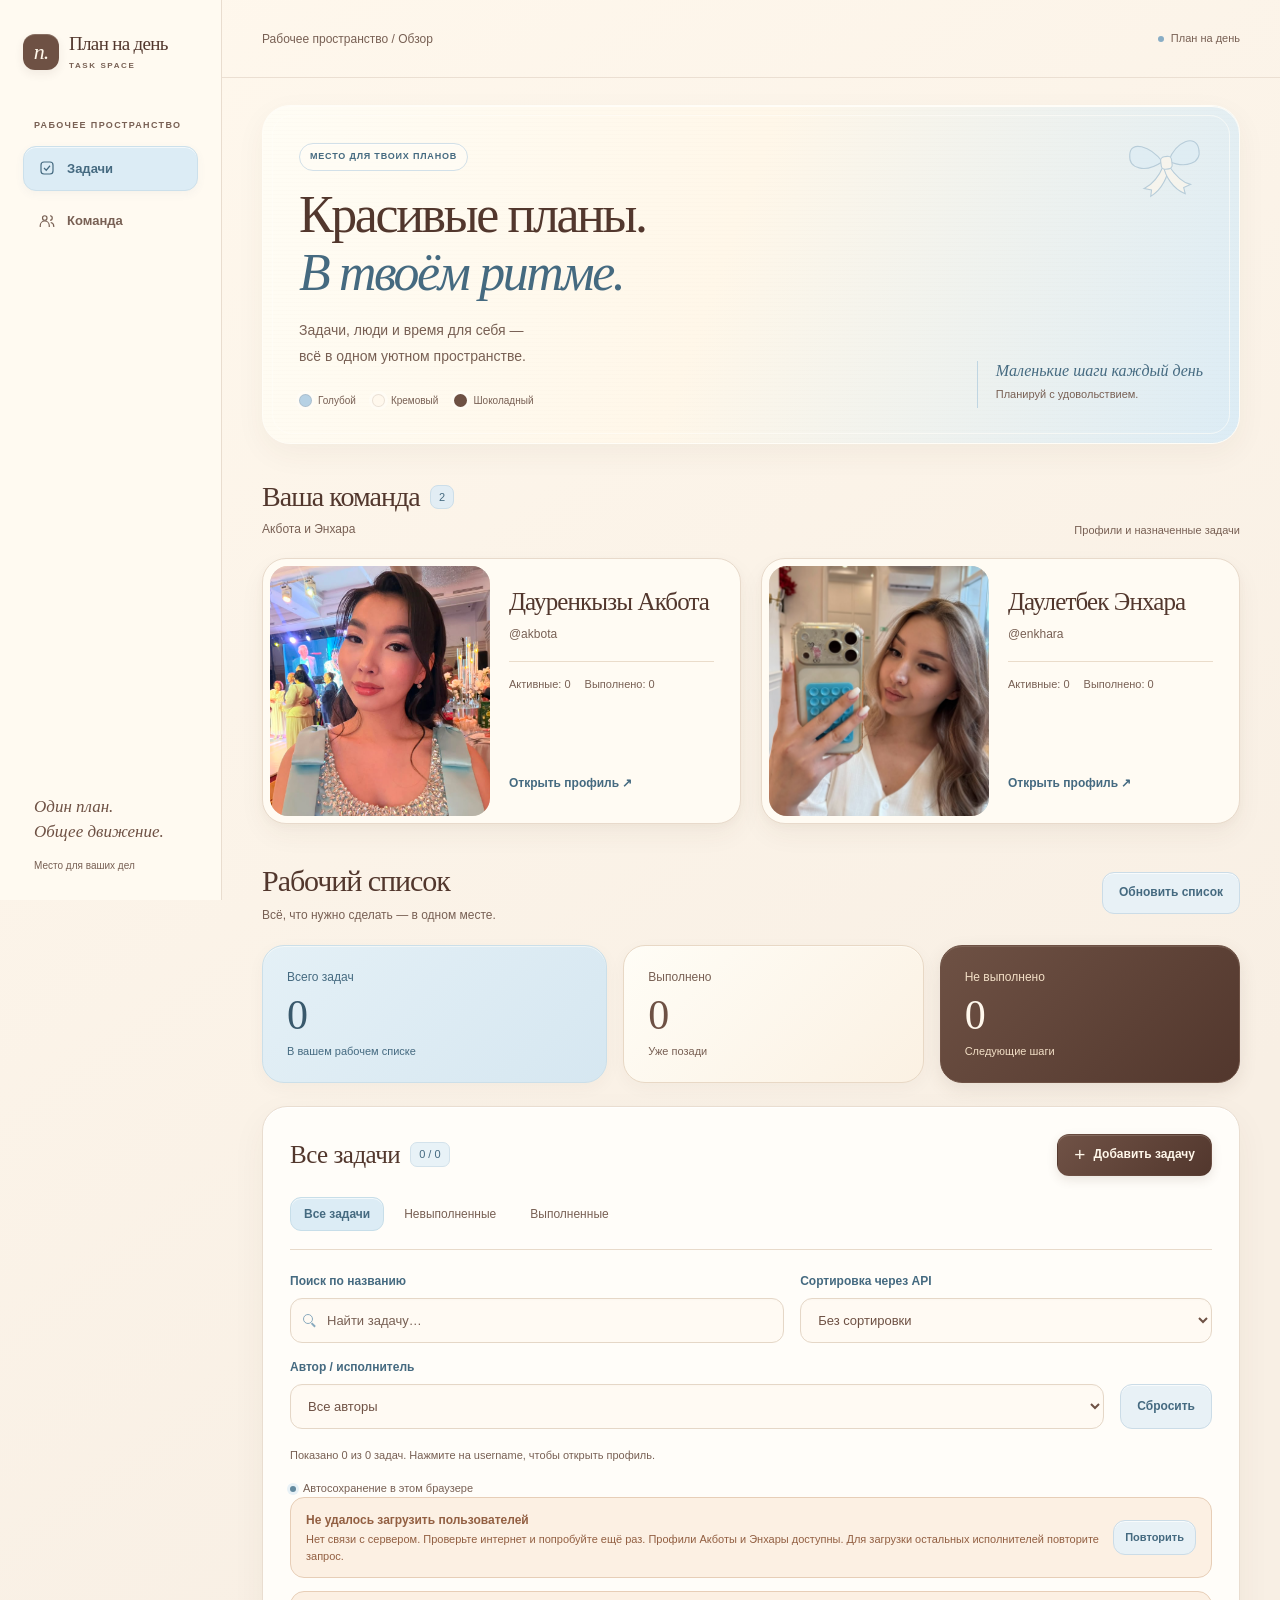
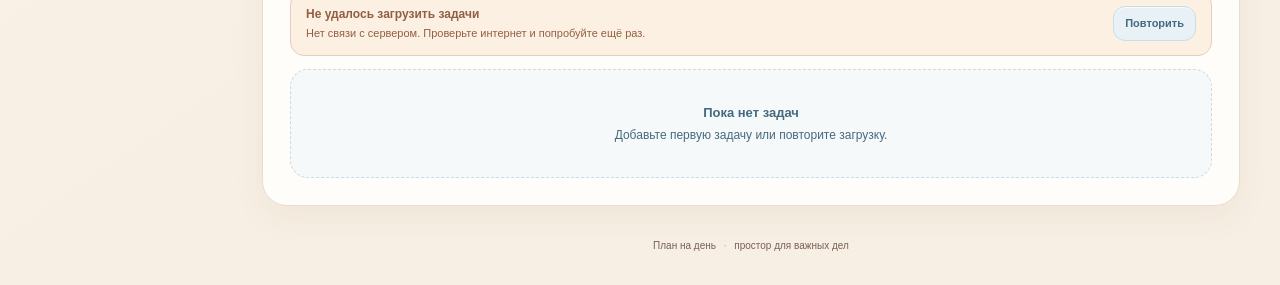
==== commit f116acb8: "энхара" ====
--- a/index.html
+++ b/index.html
@@ -1,8 +1,10 @@
-<!DOCTYPE html><html lang="ru"><head>
+<!DOCTYPE html>
+<html lang="ru">
+<head>
   <meta charset="UTF-8">
   <meta name="viewport" content="width=device-width, initial-scale=1.0">
-  <meta name="description" content="Промежуточная версия: оформление менеджера задач, карточки Акботы и Энхары и демонстрационные задачи. API и сохранение добавляются на следующем этапе.">
-  <title>План на день — этап 1: оформление</title>
+  <meta name="description" content="План на день: современное пространство для задач и команды. Профили Акботы и Энхары, поиск, сортировка и управление задачами.">
+  <title>План на день</title>
   <style>
 :root { color-scheme: light; --page: #fff8ed; --surface: #fffdf9; --text: #52372d; --muted: #786054; --line: #eaddd0; --accent: #52372d; --accent-hover: #3f2a22; --accent-soft: #dcecf5; --cream: #fff8ed; --cream-dark: #f8efe4; --blue: #dcecf5; --blue-deep: #456a80; --chocolate: #52372d; --green: #456a80; --red: #9c6049; --red-soft: #fcf0e3; --shadow: 0 8px 26px rgb(82 55 45 / 5%); }
 * { box-sizing: border-box; }
@@ -362,20 +364,16 @@
 @media (max-width: 560px) { .team-list { gap: 15px; } .team-card { padding: 6px; } .team-photo-button { border-radius: 16px; } .team-card-body { padding: 19px 13px 14px; } .team-name { font-size: 24px; } .team-stats { margin-top: 15px; padding-top: 11px; font-size: 10px; } .intro::after { inset: 7px; border-radius: 17px; } .storage-note { align-items: flex-start; } .storage-note::before { margin-top: 6px; } }
 @media (max-width: 380px) { .team-name { font-size: 22px; } .team-card-body { padding-left: 11px; padding-right: 11px; } }
 @media (prefers-reduced-motion: reduce) { .team-card:hover, .button:hover:not(:disabled) { transform: none; } }
-  
-/* Stage 1: static presentation, before JavaScript integration. */
-.button:disabled, .icon-button:disabled, .check-button:disabled, .filter-button:disabled, input:disabled, select:disabled { cursor: not-allowed; }
-.team-photo-button, .team-card-button, .user-chip { cursor: default; }
-</style>
-<meta name="project-stage" content="01-akbota-design"></head>
+  </style>
+</head>
 <body>
   <div class="app-layout">
     <aside class="sidebar" aria-label="Навигация рабочего пространства">
       <a class="brand" href="./index.html" aria-label="План на день, на главную"><span class="brand-mark" aria-hidden="true">п.</span><span>План на день<span class="brand-caption">TASK SPACE</span></span></a>
       <p class="sidebar-label">Рабочее пространство</p>
       <nav class="sidebar-nav">
-        <a class="sidebar-link is-current" href="#workspace"><svg aria-hidden="true" viewBox="0 0 24 24" fill="none" stroke="currentColor" stroke-width="1.6"><rect x="4" y="4" width="16" height="16" rx="4"></rect><path d="m8 12 3 3 5-6"></path></svg>Задачи</a>
-        <a class="sidebar-link" href="#team"><svg aria-hidden="true" viewBox="0 0 24 24" fill="none" stroke="currentColor" stroke-width="1.6"><circle cx="9" cy="8" r="3"></circle><path d="M3 20v-2a6 6 0 0 1 12 0v2M16 5a3 3 0 0 1 0 6M17 14a5 5 0 0 1 4 5v1"></path></svg>Команда</a>
+        <a class="sidebar-link is-current" href="#workspace"><svg aria-hidden="true" viewBox="0 0 24 24" fill="none" stroke="currentColor" stroke-width="1.6"><rect x="4" y="4" width="16" height="16" rx="4"/><path d="m8 12 3 3 5-6"/></svg>Задачи</a>
+        <a class="sidebar-link" href="#team"><svg aria-hidden="true" viewBox="0 0 24 24" fill="none" stroke="currentColor" stroke-width="1.6"><circle cx="9" cy="8" r="3"/><path d="M3 20v-2a6 6 0 0 1 12 0v2M16 5a3 3 0 0 1 0 6M17 14a5 5 0 0 1 4 5v1"/></svg>Команда</a>
       </nav>
       <div class="sidebar-bottom"><p>Один план.<br>Общее движение.</p><span>Место для ваших дел</span></div>
     </aside>
@@ -383,42 +381,995 @@
       <header class="topbar"><span class="topbar-title">Рабочее пространство / Обзор</span><span class="topbar-note"><span class="topbar-dot" aria-hidden="true"></span>План на день</span></header>
       <main class="page-shell">
         <section class="intro" aria-labelledby="page-title">
-          <svg class="bow-accent" viewBox="0 0 112 90" aria-hidden="true" focusable="false" fill="none"><path d="M52 39C39 17 15 7 12 25C8 43 29 51 52 39Z" fill="#DCECF5" stroke="#9FBBCD" stroke-width="1.4"></path><path d="M60 39C73 15 98 9 100 28C102 47 80 52 60 39Z" fill="#DCECF5" stroke="#9FBBCD" stroke-width="1.4"></path><path d="M53 44C45 58 37 66 25 70L34 73L32 81C48 74 58 57 59 44" fill="#FFF7EB" stroke="#9FBBCD" stroke-width="1.4"></path><path d="M59 44C65 56 73 68 84 72L75 75L76 83C61 75 53 57 53 44" fill="#FFF7EB" stroke="#9FBBCD" stroke-width="1.4"></path><rect x="50" y="33" width="14" height="16" rx="5" fill="#FFF7EB" stroke="#9FBBCD" stroke-width="1.4"></rect></svg>
+          <svg class="bow-accent" viewBox="0 0 112 90" aria-hidden="true" focusable="false" fill="none"><path d="M52 39C39 17 15 7 12 25C8 43 29 51 52 39Z" fill="#DCECF5" stroke="#9FBBCD" stroke-width="1.4"/><path d="M60 39C73 15 98 9 100 28C102 47 80 52 60 39Z" fill="#DCECF5" stroke="#9FBBCD" stroke-width="1.4"/><path d="M53 44C45 58 37 66 25 70L34 73L32 81C48 74 58 57 59 44" fill="#FFF7EB" stroke="#9FBBCD" stroke-width="1.4"/><path d="M59 44C65 56 73 68 84 72L75 75L76 83C61 75 53 57 53 44" fill="#FFF7EB" stroke="#9FBBCD" stroke-width="1.4"/><rect x="50" y="33" width="14" height="16" rx="5" fill="#FFF7EB" stroke="#9FBBCD" stroke-width="1.4"/></svg>
           <div><p class="eyebrow hero-tag">МЕСТО ДЛЯ ТВОИХ ПЛАНОВ</p><h1 id="page-title">Красивые планы.<br><span class="hero-line-accent">В твоём ритме.</span></h1><p class="intro-copy">Задачи, люди и время для себя —<br class="desktop-break"> всё в одном уютном пространстве.</p><div class="hero-palette" aria-label="Палитра сайта"><span>Голубой</span><span>Кремовый</span><span>Шоколадный</span></div></div>
           <div class="intro-side"><strong>Маленькие шаги каждый день</strong><p>Планируй с удовольствием.</p></div>
-        </section><div class="notice" id="stage-notice" role="note">Этап 1 — оформление Акботы. Это макет с демонстрационными задачами. API, открытие профилей, управление задачами и сохранение подключаются в готовой версии Энхары.</div>
+        </section>
         <section class="team-section" id="team" aria-labelledby="team-heading">
-          <div class="section-heading"><div><h2 id="team-heading">Ваша команда <span class="section-count">2</span></h2><p>Акбота и Энхара</p></div><span class="section-note">Карточки команды — этап оформления</span></div>
-          <div class="team-list" id="team-list"><article class="team-card" data-user-id="-1"><div class="team-photo-button"><img class="team-portrait" src="[data-uri]" alt="Дауренкызы Акбота" width="720" height="1280"></div><div class="team-card-body"><p class="team-handle">@akbota</p><h3 class="team-name">Дауренкызы Акбота</h3><div class="team-stats"><span>Активные: 0</span><span>Выполнено: 2</span></div><span class="team-card-button">Профиль — на следующем этапе</span></div></article><article class="team-card" data-user-id="-2"><div class="team-photo-button"><img class="team-portrait" src="[data-uri]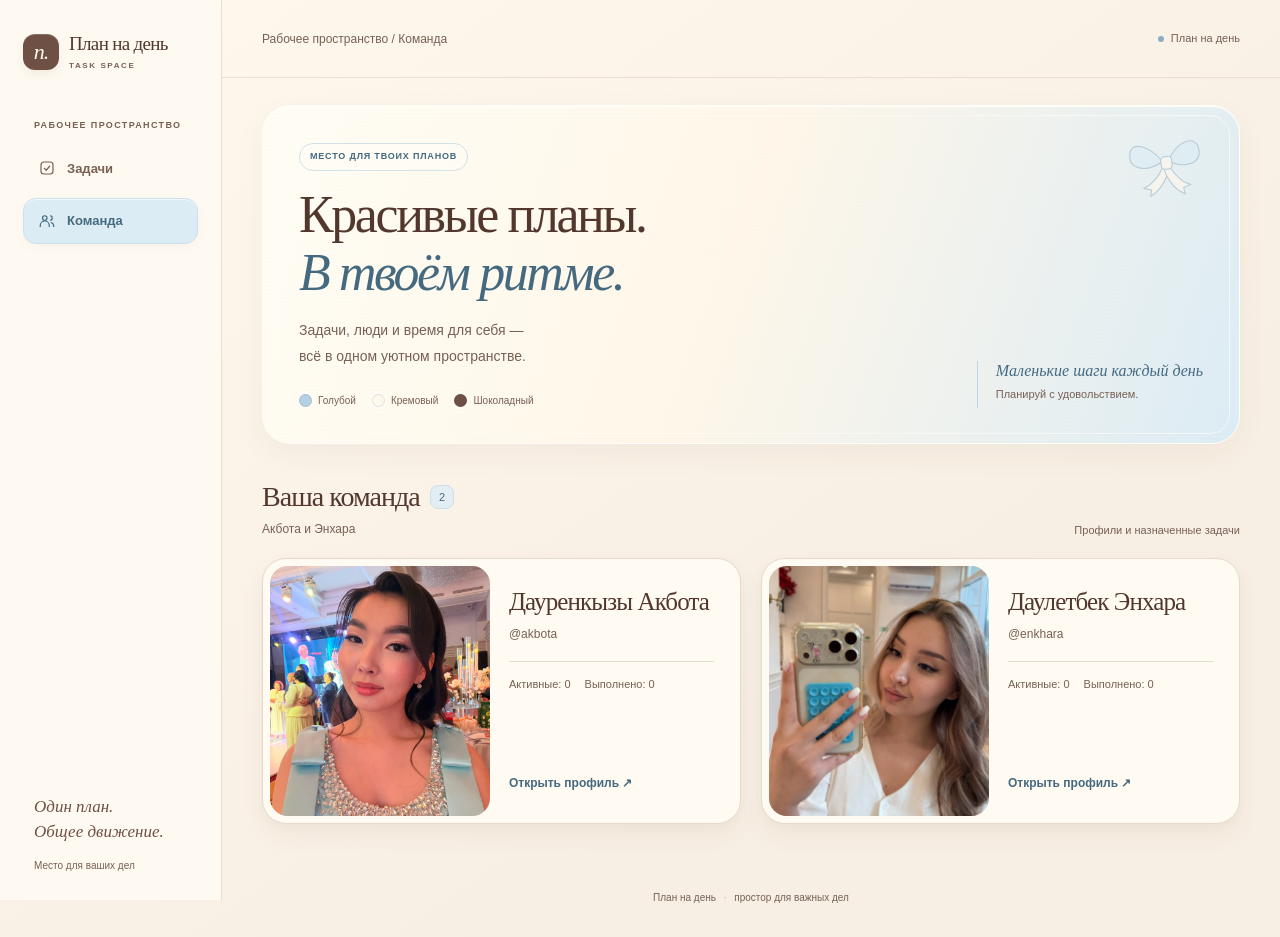
==== commit d828881f: "В профиле добавлены кнопки" ====
--- a/index.html
+++ b/index.html
@@ -1,1375 +1,1523 @@
-<!DOCTYPE html>
-<html lang="ru">
-<head>
-  <meta charset="UTF-8">
-  <meta name="viewport" content="width=device-width, initial-scale=1.0">
-  <meta name="description" content="План на день: современное пространство для задач и команды. Профили Акботы и Энхары, поиск, сортировка и управление задачами.">
-  <title>План на день</title>
-  <style>
-:root { color-scheme: light; --page: #fff8ed; --surface: #fffdf9; --text: #52372d; --muted: #786054; --line: #eaddd0; --accent: #52372d; --accent-hover: #3f2a22; --accent-soft: #dcecf5; --cream: #fff8ed; --cream-dark: #f8efe4; --blue: #dcecf5; --blue-deep: #456a80; --chocolate: #52372d; --green: #456a80; --red: #9c6049; --red-soft: #fcf0e3; --shadow: 0 8px 26px rgb(82 55 45 / 5%); }
-* { box-sizing: border-box; }
-[hidden] { display: none !important; }
-html { scroll-behavior: smooth; scroll-padding-top: 30px; }
-body { min-width: 320px; margin: 0; background: linear-gradient(145deg, #fff8ed, #f8efe4 70%); color: var(--text); font: 15px/1.5 -apple-system, BlinkMacSystemFont, "Segoe UI", sans-serif; -webkit-font-smoothing: antialiased; }
-body:has(dialog[open]) { overflow: hidden; }
-button, input, select { font: inherit; }
-button { color: inherit; }
-button, a, input, select { -webkit-tap-highlight-color: transparent; }
-button:focus-visible, a:focus-visible { outline: 3px solid #456a80; outline-offset: 3px; }
-h1, h2, h3, p { margin-top: 0; }
-h1 { margin-bottom: 17px; color: #52372d; font: 400 clamp(35px, 4.05vw, 54px)/1.08 Georgia, "Times New Roman", serif; letter-spacing: -.04em; }
-h2 { margin: 0; color: #52372d; font: 400 28px/1.3 Georgia, "Times New Roman", serif; letter-spacing: -.025em; }
-h3 { margin: 0 0 13px; color: #52372d; font: 400 21px/1.35 Georgia, "Times New Roman", serif; letter-spacing: -.02em; }
-a { color: #456a80; }
-.app-layout { display: grid; grid-template-columns: 222px minmax(0, 1fr); }
-.sidebar { position: fixed; inset: 0 auto 0 0; z-index: 5; width: 222px; display: flex; flex-direction: column; padding: 32px 23px 25px; overflow: auto; border-right: 1px solid #e9ddcf; background: #fffaf1; }
-.brand { display: flex; align-items: center; gap: 10px; color: #52372d; font: 400 19px/1.25 Georgia, "Times New Roman", serif; text-decoration: none; letter-spacing: -.035em; }
-.brand-mark { width: 36px; height: 36px; flex-shrink: 0; display: grid; place-items: center; border-radius: 12px; background: #6e5144; color: #fff7ea; font: italic 22px/1 Georgia, "Times New Roman", serif; letter-spacing: -.05em; }
-.brand-caption { display: block; margin-top: 5px; color: #786054; font: 600 8px/1.3 -apple-system, BlinkMacSystemFont, "Segoe UI", sans-serif; letter-spacing: .2em; }
-.sidebar-label { margin: 48px 11px 13px; color: #786054; font-size: 9px; font-weight: 700; letter-spacing: .15em; text-transform: uppercase; }
-.sidebar-nav { display: grid; gap: 7px; }
-.sidebar-link { display: flex; align-items: center; gap: 11px; padding: 12px 14px; border: 1px solid transparent; border-radius: 13px; color: #786054; font-size: 13px; font-weight: 550; text-decoration: none; transition: background-color 160ms, color 160ms; }
-.sidebar-link svg { width: 18px; height: 18px; flex-shrink: 0; }
-.sidebar-link:hover { background: #f3e9dd; color: #52372d; }
-.sidebar-link.is-current { border-color: #cce0eb; background: #dcecf5; color: #456a80; box-shadow: 0 3px 10px rgb(69 106 128 / 4%); }
-.sidebar-bottom { margin-top: auto; padding: 30px 11px 0; }
-.sidebar-bottom p { margin: 0 0 8px; color: #6e5144; font: italic 17px/1.45 Georgia, "Times New Roman", serif; }
-.sidebar-bottom span { color: #786054; font-size: 10px; }
-.app-main { grid-column: 2; min-width: 0; }
-.topbar { height: 78px; display: flex; align-items: center; justify-content: space-between; gap: 15px; padding: 0 40px; border-bottom: 1px solid #ebdfd2; }
-.topbar-title { color: #786054; font-size: 12px; font-weight: 500; }
-.topbar-note { display: inline-flex; align-items: center; gap: 7px; color: #786054; font-size: 11px; }
-.topbar-dot { width: 6px; height: 6px; border-radius: 50%; background: #88adc5; }
-.page-shell { width: min(100% - 80px, 1140px); margin: 0 auto; }
-.intro { position: relative; isolation: isolate; display: flex; align-items: flex-end; justify-content: space-between; gap: 24px; margin: 27px 0 35px; padding: 37px 36px 35px; overflow: hidden; border: 1px solid #fffdf7; border-radius: 28px; background: linear-gradient(110deg, #fffdf5 0%, #fff7e9 48%, #e4f0f6 100%); box-shadow: 0 7px 24px rgb(82 55 45 / 4%); }
-.intro > div:first-of-type { position: relative; z-index: 1; max-width: 600px; }
-.eyebrow { margin: 0 0 14px; color: #456a80; font-size: 10px; font-weight: 650; letter-spacing: .15em; }
-.intro-copy { max-width: 510px; margin: 0; color: #786054; font-size: 14px; line-height: 1.7; }
-.intro-side { position: relative; z-index: 1; min-width: 150px; padding: 0 0 5px 18px; border-left: 1px solid #bfd5e2; }
-.intro-side strong { display: block; color: #456a80; font: italic 16px/1.3 Georgia, "Times New Roman", serif; }
-.intro-side p { margin: 5px 0 0; color: #786054; font-size: 11px; }
-.hero-line-accent { color: #456a80; font-style: italic; }
-.hero-tag { display: inline-flex; align-items: center; gap: 7px; margin: 0 0 16px; padding: 6px 10px; border: 1px solid #d2e0e8; border-radius: 20px; background: rgb(255 253 246 / 72%); color: #456a80; font-size: 9px; font-weight: 600; letter-spacing: .09em; }
-.hero-palette { display: flex; align-items: center; flex-wrap: wrap; gap: 10px 16px; margin-top: 23px; }
-.hero-palette > span { display: inline-flex; align-items: center; gap: 6px; color: #786054; font-size: 10px; }
-.hero-palette > span::before { width: 11px; height: 11px; border: 1px solid rgb(82 55 45 / 12%); border-radius: 50%; background: #b6d1e4; content: ""; }
-.hero-palette > span:nth-child(2)::before { background: #fff8ed; }
-.hero-palette > span:nth-child(3)::before { background: #6e5144; }
-.bow-accent { pointer-events: none; user-select: none; display: block; flex-shrink: 0; width: 88px; height: 76px; color: #88a9be; }
-.intro > .bow-accent { position: absolute; z-index: 0; top: 22px; right: 29px; opacity: .65; transform: rotate(-7deg); }
-.section-heading { display: flex; align-items: flex-end; justify-content: space-between; gap: 18px; margin-bottom: 19px; }
-.section-heading h2 { display: flex; align-items: center; gap: 10px; font-size: 28px; }
-.section-heading p { margin: 5px 0 0; color: #786054; font-size: 12px; }
-.section-note { color: #786054; font-size: 11px; }
-.section-count { display: inline-grid; place-items: center; min-width: 24px; height: 24px; padding: 0 7px; border: 1px solid #ccdee9; border-radius: 8px; background: #e2edf4; color: #456a80; font: 500 11px/1 -apple-system, BlinkMacSystemFont, "Segoe UI", sans-serif; }
-.team-section { padding-bottom: 37px; }
-.team-list { display: grid; grid-template-columns: repeat(2, minmax(0, 1fr)); gap: 19px; }
-.team-card { min-width: 0; display: grid; grid-template-columns: minmax(0, .95fr) minmax(0, 1.05fr); overflow: hidden; border: 1px solid #ebdfd1; border-radius: 24px; background: #fffcf5; box-shadow: var(--shadow); }
-.team-photo-button { position: relative; display: block; width: 100%; height: 250px; padding: 0; overflow: hidden; border: 0; background: #e5dccc; cursor: pointer; }
-.team-portrait { position: absolute; inset: 0; display: block; width: 100%; height: 100%; object-fit: cover; object-position: 50% 37%; transition: transform 400ms; }
-.team-card[data-user-id="-2"] .team-portrait { object-position: 65% 45%; }
-.team-photo-button:hover .team-portrait { transform: scale(1.025); }
-.team-photo-fallback { position: absolute; inset: 0; display: grid; place-items: center; color: #786054; font: 400 30px/1 Georgia, "Times New Roman", serif; }
-.team-card-body { min-width: 0; display: flex; flex-direction: column; align-items: flex-start; padding: 25px 22px 21px; background: linear-gradient(150deg, #fffcf6, #fff8ee); }
-.team-name { margin: 0 0 8px; overflow-wrap: anywhere; color: #52372d; font: 400 25px/1.15 Georgia, "Times New Roman", serif; letter-spacing: -.035em; }
-.team-handle { margin: 0; color: #786054; font-size: 12px; }
-.team-stats { display: flex; flex-wrap: wrap; gap: 6px 14px; margin: 20px 0 18px; color: #786054; font-size: 11px; line-height: 1.6; }
-.team-stats strong { display: block; color: #6e5144; font: 400 22px/1.2 Georgia, "Times New Roman", serif; }
-.team-card-button { display: inline-flex; align-items: center; justify-content: flex-start; gap: 8px; margin-top: auto; padding: 7px 0; border: 0; background: transparent; color: #456a80; cursor: pointer; font-size: 12px; font-weight: 650; text-align: left; }
-.team-card-button:hover { color: #284c63; }
-.workspace { padding-bottom: 3px; }
-.dashboard-header { display: flex; align-items: center; justify-content: space-between; gap: 22px; margin-bottom: 21px; }
-.dashboard-title { font-size: 30px; }
-.dashboard-description { margin: 6px 0 0; color: #786054; font-size: 12px; }
-.refresh-group { display: grid; justify-items: end; gap: 7px; }
-.refresh-message { max-width: 370px; margin: 0; color: #786054; font-size: 11px; line-height: 1.6; text-align: right; }
-.refresh-message:empty { display: none; }
-.button { min-height: 42px; display: inline-flex; align-items: center; justify-content: center; gap: 8px; padding: 10px 16px; border: 1px solid transparent; border-radius: 12px; cursor: pointer; font-size: 12px; font-weight: 600; line-height: 1.4; transition: background-color 150ms, border-color 150ms, color 150ms; }
-.button:disabled, .icon-button:disabled, .check-button:disabled { cursor: wait; opacity: .48; }
-.button-primary { background: #6e5144; color: #fff7ea; box-shadow: 0 4px 12px rgb(82 55 45 / 10%); }
-.button-primary:hover:not(:disabled) { background: #52372d; }
-.button-primary > span[aria-hidden] { font-size: 19px; font-weight: 400; line-height: 1; }
-.button-secondary { border-color: #cbdce7; background: #e8f1f6; color: #456a80; }
-.button-secondary:hover:not(:disabled) { border-color: #a9c8db; background: #dcecf5; color: #284c63; }
-.summary { display: grid; grid-template-columns: 1.15fr 1fr 1fr; gap: 16px; margin-bottom: 23px; }
-.summary-item { min-width: 0; display: flex; flex-direction: column; align-items: flex-start; padding: 22px 24px; border: 1px solid #cbdfe9; border-radius: 22px; background: linear-gradient(135deg, #e4f0f6, #d6e7f1); box-shadow: 0 4px 16px rgb(82 55 45 / 3%); }
-.summary-item.completed-stat { border-color: #e8d8c5; background: linear-gradient(135deg, #fffdf6, #fbf1e3); }
-.summary-item.active-stat { border-color: #6e5144; background: linear-gradient(135deg, #6e5144, #52372d); }
-.summary-label { color: #456a80; font-size: 12px; }
-.summary-number { display: block; margin: 8px 0 7px; color: #39596c; font: 400 42px/1 Georgia, "Times New Roman", serif; letter-spacing: -.04em; font-variant-numeric: tabular-nums; }
-.summary-item.completed-stat .summary-number { color: #6e5144; }
-.summary-item.completed-stat .summary-label, .summary-item.completed-stat .summary-caption { color: #786054; }
-.summary-item.active-stat .summary-number { color: #fff8ed; }
-.summary-item.active-stat .summary-label, .summary-item.active-stat .summary-caption { color: #f2dfc6; }
-.summary-caption { margin: 0; color: #456a80; font-size: 11px; }
-.dashboard { padding: 27px; border: 1px solid #e9ddd0; border-radius: 25px; background: #fffdf9; box-shadow: var(--shadow); }
-.list-heading { display: flex; align-items: center; justify-content: space-between; gap: 18px; margin-bottom: 21px; }
-.list-title-group { display: flex; align-items: center; flex-wrap: wrap; gap: 10px; }
-.list-heading h3 { margin: 0; color: #52372d; font-size: 25px; }
-.count-badge { padding: 3px 8px; border: 1px solid #d3e2eb; border-radius: 7px; background: #e8f2f7; color: #456a80; font-size: 11px; font-variant-numeric: tabular-nums; white-space: nowrap; }
-.filter-group { display: flex; align-items: center; flex-wrap: wrap; gap: 6px; margin-bottom: 22px; padding-bottom: 18px; border-bottom: 1px solid #ede2d6; }
-.filter-button { min-height: 34px; padding: 6px 13px; border: 1px solid transparent; border-radius: 11px; background: transparent; color: #786054; cursor: pointer; font-size: 12px; font-weight: 500; transition: background-color 150ms, color 150ms; }
-.filter-button:hover { background: #f6eddf; color: #52372d; }
-.filter-button.is-active { border-color: #c7dee9; background: #dcecf5; color: #456a80; font-weight: 600; }
-.search-sort-row { display: grid; grid-template-columns: minmax(0, 1.2fr) minmax(0, 1fr); gap: 16px; }
-.field { min-width: 0; display: grid; align-content: start; gap: 8px; color: #456a80; font-size: 12px; font-weight: 550; }
-.field input, .field select { width: 100%; min-width: 0; height: 45px; padding: 0 13px; border: 1px solid #e5d7c7; border-radius: 12px; outline: none; background: #fffaf3; color: #6e5144; font-size: 13px; font-weight: 400; transition: border-color 150ms, box-shadow 150ms; }
-.field select { padding-right: 28px; cursor: pointer; }
-.field input:focus, .field select:focus { border-color: #5f8299; box-shadow: 0 0 0 3px rgb(144 183 207 / 15%); }
-.field input::placeholder { color: #786054; }
-.field select:disabled { color: #9f8e7e; cursor: wait; opacity: .7; }
-.search-input-wrap { position: relative; display: block; }
-.search-input-wrap input { padding-left: 36px; }
-.search-icon { position: absolute; top: 16px; left: 13px; width: 10px; height: 10px; border: 1.5px solid #89aabe; border-radius: 50%; pointer-events: none; }
-.search-icon::after { position: absolute; right: -4px; bottom: -3px; width: 5px; height: 1.5px; transform: rotate(45deg); background: #89aabe; content: ""; }
-.author-filter-row { display: grid; grid-template-columns: minmax(0, 1fr) auto; align-items: end; gap: 16px; margin-top: 15px; }
-.author-filter-row .button { min-height: 45px; font-size: 12px; }
-.results-label { display: block; min-height: 17px; margin: 18px 0 11px; color: #786054; font-size: 11px; font-variant-numeric: tabular-nums; }
-.task-list { display: grid; gap: 10px; }
-.task-card { min-width: 0; display: flex; align-items: flex-start; gap: 13px; padding: 18px; border: 1px solid #ece0d2; border-radius: 17px; background: #fffaf2; animation: appear 160ms ease both; transition: border-color 150ms, background-color 150ms; }
-.task-card:hover { border-color: #c5dbe7; background: #fffdf8; }
-.check-button { width: 20px; height: 20px; flex: 0 0 20px; display: grid; place-items: center; margin-top: 2px; padding: 0; border: 1.5px solid #c7b8a6; border-radius: 7px; background: #fffdf9; color: #fff8ed; cursor: pointer; font-size: 11px; font-weight: 700; line-height: 1; }
-.check-button:hover { border-color: #87abc2; }
-.check-button.is-complete { border-color: #6f94a9; background: #6f94a9; }
-.task-content { min-width: 0; flex: 1; display: flex; flex-direction: column; align-items: flex-start; gap: 8px; }
-.task-title { display: block; width: 100%; margin: 0; overflow-wrap: anywhere; color: #52372d; font-size: 14px; font-weight: 550; line-height: 1.5; }
-.task-card.is-complete .task-title { color: #786054; text-decoration: line-through; text-decoration-color: #bba796; }
-.author-row { width: 100%; display: flex; align-items: center; flex-wrap: wrap; gap: 8px; }
-.user-chip { max-width: 100%; display: inline-flex; align-items: center; justify-content: flex-start; gap: 6px; padding: 3px 9px 3px 4px; border: 1px solid #cfe1eb; border-radius: 20px; background: #e7f1f7; color: #456a80; cursor: pointer; font-size: 11px; font-weight: 500; line-height: 1.5; overflow-wrap: anywhere; text-align: left; transition: border-color 150ms, background-color 150ms; }
-.user-chip:hover { border-color: #a4c4d8; background: #dbeaf4; color: #284c63; }
-.user-chip:disabled { cursor: default; opacity: .65; }
-.avatar { position: relative; display: inline-grid; place-items: center; flex-shrink: 0; overflow: hidden; border-radius: 50%; background: #c9dfeC; color: #456a80; }
-.avatar img { position: absolute; inset: 0; width: 100%; height: 100%; object-fit: cover; object-position: 50% 37%; }
-.avatar[data-user-id="-2"] img, [data-user-id="-2"] .avatar img { object-position: 65% 45%; }
-.avatar-small { width: 22px; height: 22px; }
-.avatar-large { width: 95px; height: 108px; border: 1px solid #d8c7b5; border-radius: 21px; }
-.avatar-fallback { width: 100%; height: 100%; display: inline-grid; place-items: center; font-weight: 700; font-size: 10px; text-decoration: none; }
-.avatar-large .avatar-fallback { font: 400 27px/1 Georgia, "Times New Roman", serif; }
-.task-meta { width: 100%; display: flex; align-items: center; flex-wrap: wrap; gap: 9px; color: #786054; font-size: 10px; }
-.status-label { display: inline-flex; align-items: center; gap: 5px; padding: 2px 7px; border-radius: 6px; background: #f5ebdb; color: #8a6244; font-weight: 500; }
-.status-dot { width: 4px; height: 4px; flex-shrink: 0; border-radius: 50%; background: #a9815e; }
-.status-label.is-complete { background: #e4eef3; color: #456a80; }
-.status-label.is-complete .status-dot { background: #779cb1; }
-.meta-separator { width: 3px; height: 3px; border-radius: 50%; background: #b8a18c; }
-.task-actions { flex-shrink: 0; display: flex; align-items: center; flex-wrap: wrap; gap: 7px; }
-.icon-button { width: 35px; height: 35px; display: grid; place-items: center; flex-shrink: 0; padding: 0; border: 1px solid transparent; border-radius: 10px; background: transparent; color: #786054; cursor: pointer; font-size: 18px; line-height: 1; }
-.icon-button svg { width: 17px; height: 17px; }
-.icon-button:hover:not(:disabled) { border-color: #d7e4ec; background: #e6f0f6; color: #456a80; }
-.task-actions .icon-button, .task-action-button { width: auto; min-width: 35px; height: 33px; display: inline-flex; align-items: center; justify-content: center; padding: 0 10px; border: 1px solid #d5e3ec; border-radius: 10px; background: #eef5f9; color: #456a80; cursor: pointer; font-size: 11px; font-weight: 500; line-height: 1.3; }
-.task-actions .icon-button:hover:not(:disabled), .task-action-button:hover:not(:disabled) { border-color: #b5cfdF; background: #dcecf5; color: #284c63; }
-.task-actions .delete-button { border-color: #e6d5c4; background: #faf0e4; color: #8c6650; }
-.task-actions .delete-button:hover:not(:disabled) { border-color: #cfb49d; background: #f2e3d2; color: #6e5144; }
-.loading-state, .empty-state { padding: 33px 20px; border: 1px dashed #ccdae2; border-radius: 18px; background: #f6f9fa; color: #456a80; text-align: center; font-size: 12px; }
-.loading-state::before { width: 15px; height: 15px; display: inline-block; margin: 0 8px -4px 0; border: 2px solid #dbe8f0; border-top-color: #87abc2; border-radius: 50%; animation: spin 700ms linear infinite; content: ""; }
-.empty-state strong { display: block; margin-bottom: 4px; color: #456a80; font-size: 13px; font-weight: 600; }
-.notice, .load-error { display: flex; align-items: center; justify-content: space-between; gap: 14px; margin: 0 0 13px; padding: 13px 15px; border: 1px solid #e7ceb7; border-radius: 14px; background: #fcf0e3; color: #925f42; font-size: 12px; }
-.notice.is-success { border-color: #cadde8; background: #edf5f9; color: #456a80; }
-.load-error strong { display: block; margin-bottom: 2px; }
-.load-error p { margin: 0; font-size: 11px; }
-.load-error .button { min-height: 35px; flex-shrink: 0; padding: 7px 11px; font-size: 11px; }
-.memory-note { margin: 19px 0 0; color: #786054; font-size: 10px; }
-.page-footer { padding: 29px 0 32px; color: #786054; font-size: 10px; text-align: center; }
-.page-footer span { margin: 0 5px; color: #b5a28f; }
-.modal { width: min(660px, calc(100vw - 32px)); max-height: calc(100dvh - 48px); padding: 0; overflow: auto; border: 1px solid #efdec9; border-radius: 27px; background: #fffaf2; color: #52372d; box-shadow: 0 30px 100px rgb(82 55 45 / 22%); }
-.modal::backdrop { background: rgb(60 42 32 / 32%); backdrop-filter: blur(7px); }
-.modal-header { display: flex; align-items: center; justify-content: space-between; gap: 16px; padding: 28px 31px 0; }
-.modal-header h2 { font-size: 31px; }
-.close-button { width: 37px; height: 37px; border-color: #d0e1eb; border-radius: 13px; background: #e8f1f6; color: #456a80; font-size: 25px; font-weight: 300; }
-.task-form { display: grid; gap: 22px; padding: 27px 31px 31px; }
-.task-form .field { gap: 9px; font-size: 12px; }
-.task-form .field input, .task-form .field select { height: 50px; border-radius: 13px; background: #fffdf9; font-size: 13px; }
-.form-row { display: grid; grid-template-columns: minmax(0, 1fr); gap: 22px; }
-.form-message { margin: 0; color: #9c6049; font-size: 12px; line-height: 1.5; }
-.form-message:empty { display: none; }
-.form-actions { display: flex; align-items: center; justify-content: flex-start; gap: 10px; padding-top: 3px; }
-.form-actions .button { min-height: 44px; padding-left: 19px; padding-right: 19px; }
-.profile-modal { width: min(1080px, calc(100vw - 48px)); }
-.profile-modal .modal-header { padding-bottom: 23px; border-bottom: 1px solid #ebddce; background: linear-gradient(105deg, #fffaf2, #eff6fa); }
-.profile-layout { display: grid; grid-template-columns: minmax(0, .85fr) minmax(0, 1.3fr); gap: 31px; padding: 28px 31px 31px; }
-.profile-content, .profile-aside { min-width: 0; }
-.profile-identity { display: flex; align-items: center; gap: 17px; margin-bottom: 25px; }
-.profile-person { min-width: 0; }
-.profile-name { margin: 0 0 7px; overflow-wrap: anywhere; color: #52372d; font: 400 28px/1.15 Georgia, "Times New Roman", serif; letter-spacing: -.035em; }
-.profile-handle { margin: 0; overflow-wrap: anywhere; color: #786054; font-size: 12px; }
-.profile-details { margin: 0; }
-.profile-details > div { display: grid; grid-template-columns: 105px minmax(0, 1fr); gap: 12px; padding: 12px 0; border-top: 1px solid #eadbc9; font-size: 12px; line-height: 1.6; }
-.profile-details dt { color: #456a80; }
-.profile-details dd { min-width: 0; margin: 0; overflow-wrap: anywhere; color: #6e5144; }
-.profile-details a { color: #456a80; }
-.profile-description { color: #786054; font-size: 12px; line-height: 1.8; }
-.profile-aside-header { display: flex; align-items: center; justify-content: space-between; gap: 15px; margin-bottom: 20px; }
-.profile-summary { margin: 0; color: #786054; font-size: 12px; }
-.profile-aside-header .button { min-height: 36px; flex-shrink: 0; padding: 8px 12px; font-size: 11px; }
-.profile-tasks { display: grid; gap: 25px; }
-.profile-task-section { min-width: 0; }
-.profile-task-section h3 { display: flex; align-items: center; gap: 8px; color: #52372d; font-size: 21px; }
-.profile-task-section h3 > span { padding: 3px 7px; border: 1px solid #ccdee9; border-radius: 7px; background: #e7f1f7; color: #456a80; font: 500 10px/1 -apple-system, BlinkMacSystemFont, "Segoe UI", sans-serif; }
-.profile-task-section .task-card { flex-wrap: wrap; gap: 10px; padding: 15px; background: #fffdf8; }
-.profile-task-section .task-title { font-size: 13px; }
-.profile-task-section .task-actions { width: 100%; justify-content: flex-end; }
-.profile-task-section .empty-state { padding: 22px 12px; font-size: 11px; }
-.profile-task-section .author-row:empty { display: none; }
-.sr-only { position: absolute; width: 1px; height: 1px; overflow: hidden; clip: rect(0, 0, 0, 0); white-space: nowrap; clip-path: inset(50%); }
-@keyframes spin { to { transform: rotate(360deg); } }
-@keyframes appear { from { opacity: 0; transform: translateY(3px); } to { opacity: 1; transform: translateY(0); } }
-@media (prefers-reduced-motion: reduce) { *, *::before, *::after { scroll-behavior: auto !important; animation-duration: .01ms !important; animation-iteration-count: 1 !important; transition-duration: .01ms !important; } }
-@media (max-width: 1200px) { .team-card-body { padding: 22px 18px; } .team-name { font-size: 23px; } .intro-side { display: none; } }
-@media (max-width: 1050px) { .app-layout { grid-template-columns: 190px minmax(0, 1fr); } .sidebar { width: 190px; padding-left: 17px; padding-right: 17px; } .brand { font-size: 17px; } .page-shell { width: calc(100% - 52px); } .topbar { padding: 0 26px; } .team-card { display: block; } .team-card-body { min-height: 185px; } .team-photo-button { height: 235px; } .intro { padding: 34px 30px; } }
-@media (max-width: 860px) {
-  .app-layout { display: block; }
-  .sidebar { position: static; width: auto; display: flex; flex-direction: row; align-items: center; justify-content: space-between; gap: 20px; padding: 20px 26px; border-right: 0; border-bottom: 1px solid #e9ddcf; }
-  .sidebar-label, .sidebar-bottom { display: none; }
-  .sidebar-nav { display: flex; gap: 5px; }
-  .sidebar-link { padding: 9px 12px; font-size: 12px; }
-  .topbar { height: 53px; border-bottom: 0; }
-  .intro { margin-top: 12px; }
-  .team-card { display: grid; }
-  .team-card-body { min-height: 0; padding: 22px 17px; }
-  .team-photo-button { height: 250px; }
-  .team-name { font-size: 22px; }
-  .profile-layout { grid-template-columns: minmax(0, 1fr); gap: 28px; }
-  .profile-details > div { grid-template-columns: 135px minmax(0, 1fr); }
-  .profile-person { flex: 1; }
-  .task-card { flex-wrap: wrap; }
-  .task-actions { width: 100%; justify-content: flex-end; }
-}
-@media (max-width: 700px) { .team-card { display: block; } .team-card-body { min-height: 185px; padding: 22px; } .team-photo-button { height: 245px; } .team-name { font-size: 25px; } }
-@media (max-width: 560px) {
-  .sidebar { gap: 10px; padding: 17px 16px; }
-  .brand { gap: 8px; font-size: 16px; }
-  .brand-mark { width: 31px; height: 31px; border-radius: 10px; font-size: 19px; }
-  .brand-caption { font-size: 7px; }
-  .sidebar-link { gap: 6px; padding: 8px; border-radius: 10px; font-size: 11px; }
-  .sidebar-link svg { width: 14px; height: 14px; }
-  .topbar { height: 48px; padding: 0 17px; }
-  .topbar-title { font-size: 11px; }
-  .topbar-note { font-size: 10px; }
-  .page-shell { width: calc(100% - 32px); }
-  .intro { margin: 10px 0 31px; padding: 27px 22px 26px; border-radius: 24px; }
-  .intro h1 { font-size: 40px; line-height: 1.08; }
-  .intro .eyebrow { margin-bottom: 14px; font-size: 9px; }
-  .hero-tag { padding: 5px 8px; margin-bottom: 17px; font-size: 8px; letter-spacing: .06em; }
-  .intro-copy { font-size: 13px; }
-  .intro > .bow-accent { width: 55px; height: 45px; top: 23px; right: 18px; opacity: .55; }
-  .hero-palette { gap: 8px 12px; margin-top: 20px; }
-  .hero-palette > span { gap: 5px; font-size: 9px; }
-  .hero-palette > span::before { width: 9px; height: 9px; }
-  .desktop-break { display: none; }
-  .section-heading h2 { font-size: 26px; }
-  .section-note { display: none; }
-  .team-list { grid-template-columns: minmax(0, 1fr); gap: 14px; }
-  .team-card { display: grid; grid-template-columns: minmax(0, .9fr) minmax(0, 1.1fr); border-radius: 21px; }
-  .team-photo-button { height: 225px; }
-  .team-card-body { min-height: 0; padding: 23px 17px; }
-  .team-name { font-size: 25px; }
-  .team-stats { margin: 18px 0 13px; }
-  .team-section { padding-bottom: 31px; }
-  .dashboard-header { flex-direction: column; align-items: stretch; gap: 16px; margin-bottom: 19px; }
-  .dashboard-title { font-size: 28px; }
-  .refresh-group { width: 100%; justify-items: stretch; }
-  .refresh-message { max-width: none; text-align: left; }
-  .summary { grid-template-columns: repeat(3, minmax(0, 1fr)); gap: 8px; margin-bottom: 18px; }
-  .summary-item { padding: 16px 11px; border-radius: 17px; }
-  .summary-label { font-size: 10px; }
-  .summary-number { margin-top: 10px; margin-bottom: 8px; font-size: 31px; }
-  .summary-caption { font-size: 9px; line-height: 1.4; }
-  .dashboard { padding: 20px 15px; border-radius: 22px; }
-  .list-heading { align-items: flex-start; flex-direction: column; gap: 15px; margin-bottom: 18px; }
-  .list-heading .button { width: 100%; }
-  .list-heading h3 { font-size: 24px; }
-  .filter-group { gap: 3px; padding-bottom: 16px; margin-bottom: 18px; }
-  .filter-button { flex: 1; padding: 6px 7px; border-radius: 9px; font-size: 10px; white-space: nowrap; }
-  .search-sort-row { grid-template-columns: minmax(0, 1fr); gap: 15px; }
-  .author-filter-row { grid-template-columns: minmax(0, 1fr); gap: 12px; margin-top: 15px; }
-  .author-filter-row .button { min-height: 38px; }
-  .task-card { gap: 10px; padding: 15px 12px; border-radius: 15px; }
-  .task-actions { margin-top: 3px; }
-  .task-actions .icon-button { min-height: 32px; padding: 0 11px; }
-  .task-title { font-size: 13px; }
-  .load-error { align-items: flex-start; flex-wrap: wrap; gap: 10px; }
-  .modal { max-height: calc(100dvh - 24px); border-radius: 23px; }
-  .modal-header { padding: 24px 21px 0; }
-  .modal-header h2 { font-size: 28px; }
-  .task-form { padding: 24px 21px; gap: 21px; }
-  .form-actions .button { flex: 1; padding: 10px 12px; font-size: 12px; }
-  .profile-modal { width: calc(100vw - 24px); }
-  .profile-layout { gap: 26px; padding: 24px 17px; }
-  .profile-identity { gap: 14px; }
-  .profile-name { font-size: 26px; }
-  .avatar-large { width: 78px; height: 92px; border-radius: 18px; }
-  .profile-details > div { grid-template-columns: 100px minmax(0, 1fr); gap: 10px; }
-  .profile-aside-header { flex-wrap: wrap; }
-}
-@media (max-width: 380px) { .sidebar-link svg { display: none; } .brand { font-size: 15px; } .intro { padding-left: 18px; padding-right: 18px; } .intro h1 { font-size: 35px; } .intro > .bow-accent { width: 46px; height: 38px; top: 20px; right: 14px; } .team-card-body { padding-left: 14px; padding-right: 14px; } .team-name { font-size: 23px; } .summary-item { padding-left: 8px; padding-right: 8px; } .summary-label { font-size: 9px; } .summary-caption { display: none; } .profile-details > div { grid-template-columns: 85px minmax(0, 1fr); } }
-.team-photo-button:focus-visible { outline: 3px solid #456a80; outline-offset: -6px; }
-
-
-/* A little more paper, sky and espresso. */
-:root { --shadow: 0 9px 28px rgb(82 55 45 / 6%); }
-.intro { background-image: repeating-linear-gradient(0deg, rgb(110 81 68 / 1.3%) 0 1px, transparent 1px 4px), linear-gradient(110deg, #fffdf5 0%, #fff7e9 47%, #dcecf5 100%); box-shadow: inset 0 1px 0 #fffdf8, 0 10px 30px rgb(82 55 45 / 5%); }
-.intro::after { position: absolute; inset: 9px; z-index: -1; border: 1px solid rgb(255 253 248 / 62%); border-radius: 20px; pointer-events: none; content: ""; }
-.intro h1 { letter-spacing: -.045em; text-wrap: balance; }
-.hero-line-accent { display: inline-block; padding-top: 3px; }
-.intro-copy { line-height: 1.8; text-wrap: pretty; }
-.hero-tag { box-shadow: inset 0 1px 0 #fffdf9; }
-.hero-palette { padding-top: 1px; }
-.hero-palette > span::before { box-shadow: 0 0 0 3px rgb(255 253 248 / 62%); }
-.brand-mark { box-shadow: inset 0 1px 0 rgb(255 248 237 / 18%), 0 4px 10px rgb(82 55 45 / 8%); }
-.sidebar-link.is-current { box-shadow: inset 0 1px 0 rgb(255 255 255 / 65%), 0 3px 10px rgb(69 106 128 / 5%); }
-.section-heading { margin-bottom: 20px; }
-.section-heading h2, .dashboard-title { letter-spacing: -.035em; }
-.team-list { gap: 20px; }
-.team-card { padding: 7px; border-color: #e8dacb; background: #fffbf3; box-shadow: 0 3px 9px rgb(82 55 45 / 3%), 0 11px 26px rgb(82 55 45 / 5%); transition: transform 220ms ease, box-shadow 220ms ease, border-color 220ms ease; }
-.team-photo-button { border-radius: 18px; }
-.team-photo-button:focus-visible { outline-color: #456a80; outline-offset: -6px; }
-.team-card-body { padding: 22px 19px 17px; background: transparent; }
-.team-name { order: 0; margin-bottom: 8px; letter-spacing: -.035em; }
-.team-handle { order: 1; color: #786054; }
-.team-stats { order: 2; width: 100%; padding-top: 14px; margin: 18px 0 13px; border-top: 1px solid #eadcca; color: #786054; }
-.team-card-button { order: 3; padding-top: 8px; color: #456a80; }
-.team-card-button:hover { text-decoration: underline; text-decoration-color: #a9c6d8; text-underline-offset: 5px; }
-.summary-item { box-shadow: inset 0 1px 0 rgb(255 253 248 / 60%), 0 5px 17px rgb(82 55 45 / 4%); }
-.summary-caption { color: #456a80; }
-.summary-item.completed-stat .summary-caption { color: #786054; }
-.summary-item.active-stat { box-shadow: inset 0 1px 0 rgb(255 248 237 / 12%), 0 6px 18px rgb(82 55 45 / 10%); }
-.summary-item.active-stat .summary-caption { color: #f2dfc6; }
-.dashboard { box-shadow: inset 0 1px 0 #fff, 0 12px 35px rgb(82 55 45 / 5%); }
-.filter-group { border-bottom-color: #e8daca; }
-.filter-button.is-active { box-shadow: inset 0 1px 0 rgb(255 255 255 / 65%); }
-.field input, .field select { box-shadow: inset 0 1px 2px rgb(82 55 45 / 2%); }
-.field input:focus, .field select:focus { background: #fffdf8; box-shadow: 0 0 0 3px rgb(144 183 207 / 15%); }
-.task-card { border-color: #eaded0; box-shadow: inset 0 1px 0 #fffdf8; }
-.task-card:hover { border-color: #bcd4e3; box-shadow: 0 4px 14px rgb(69 106 128 / 4%); }
-.task-title { letter-spacing: -.008em; }
-.user-chip { box-shadow: inset 0 1px 0 rgb(255 255 255 / 55%); }
-.button { transition: background-color 160ms, border-color 160ms, color 160ms, box-shadow 160ms, transform 160ms; }
-.button-primary { background: linear-gradient(135deg, #705246, #52372d); box-shadow: inset 0 1px 0 rgb(255 248 237 / 16%), 0 4px 11px rgb(82 55 45 / 12%); }
-.button-primary:hover:not(:disabled) { background: linear-gradient(135deg, #624539, #432a21); box-shadow: inset 0 1px 0 rgb(255 248 237 / 13%), 0 6px 16px rgb(82 55 45 / 16%); }
-.button-secondary { box-shadow: inset 0 1px 0 rgb(255 255 255 / 70%); }
-.button:active:not(:disabled) { transform: translateY(0); box-shadow: inset 0 1px 3px rgb(82 55 45 / 9%); }
-.modal { box-shadow: inset 0 1px 0 #fffdf8, 0 30px 90px rgb(82 55 45 / 22%); }
-.modal-header h2 { letter-spacing: -.035em; }
-.profile-details > div { border-top-color: #e7d8c7; }
-.storage-note { display: flex; align-items: center; gap: 7px; margin: 16px 0 0; color: #786054; font-size: 11px; line-height: 1.6; }
-.storage-note::before { width: 6px; height: 6px; flex: 0 0 6px; border-radius: 50%; background: #62899e; box-shadow: 0 0 0 3px #e8f1f6; content: ""; }
-.storage-note.is-error, .storage-note[data-state="error"] { color: #8a5136; }
-.storage-note.is-error::before, .storage-note[data-state="error"]::before { background: #9c6049; box-shadow: 0 0 0 3px #f7e9db; }
-.storage-error, #storage-error { border-color: #dfc6ae; border-left: 3px solid #9c6049; background: #fff3e3; color: #8a5136; }
-.storage-error p { min-width: 0; margin: 0; }
-.storage-error .button { flex-shrink: 0; }
-@media (max-width: 560px) { .storage-error { flex-direction: column; align-items: stretch; } .storage-error .button { align-self: flex-start; } }
-.intro-small-note { display: inline-flex; align-items: center; gap: 6px; margin: 12px 0 0; padding: 6px 9px; border: 1px solid #c7dce8; border-radius: 20px; background: rgb(255 253 248 / 75%); color: #456a80; font-size: 10px; line-height: 1.5; }
-.intro-small-note::before { width: 5px; height: 5px; flex-shrink: 0; border-radius: 50%; background: #62899e; content: ""; }
-@media (hover: hover) and (pointer: fine) { .team-card:hover { transform: translateY(-2px); border-color: #cfdfE6; box-shadow: 0 5px 10px rgb(82 55 45 / 3%), 0 16px 30px rgb(82 55 45 / 8%); } .button:hover:not(:disabled) { transform: translateY(-1px); } }
-@media (max-width: 560px) { .team-list { gap: 15px; } .team-card { padding: 6px; } .team-photo-button { border-radius: 16px; } .team-card-body { padding: 19px 13px 14px; } .team-name { font-size: 24px; } .team-stats { margin-top: 15px; padding-top: 11px; font-size: 10px; } .intro::after { inset: 7px; border-radius: 17px; } .storage-note { align-items: flex-start; } .storage-note::before { margin-top: 6px; } }
-@media (max-width: 380px) { .team-name { font-size: 22px; } .team-card-body { padding-left: 11px; padding-right: 11px; } }
-@media (prefers-reduced-motion: reduce) { .team-card:hover, .button:hover:not(:disabled) { transform: none; } }
-  </style>
-</head>
-<body>
-  <div class="app-layout">
-    <aside class="sidebar" aria-label="Навигация рабочего пространства">
-      <a class="brand" href="./index.html" aria-label="План на день, на главную"><span class="brand-mark" aria-hidden="true">п.</span><span>План на день<span class="brand-caption">TASK SPACE</span></span></a>
-      <p class="sidebar-label">Рабочее пространство</p>
-      <nav class="sidebar-nav">
-        <a class="sidebar-link is-current" href="#workspace"><svg aria-hidden="true" viewBox="0 0 24 24" fill="none" stroke="currentColor" stroke-width="1.6"><rect x="4" y="4" width="16" height="16" rx="4"/><path d="m8 12 3 3 5-6"/></svg>Задачи</a>
-        <a class="sidebar-link" href="#team"><svg aria-hidden="true" viewBox="0 0 24 24" fill="none" stroke="currentColor" stroke-width="1.6"><circle cx="9" cy="8" r="3"/><path d="M3 20v-2a6 6 0 0 1 12 0v2M16 5a3 3 0 0 1 0 6M17 14a5 5 0 0 1 4 5v1"/></svg>Команда</a>
-      </nav>
-      <div class="sidebar-bottom"><p>Один план.<br>Общее движение.</p><span>Место для ваших дел</span></div>
-    </aside>
-    <div class="app-main">
-      <header class="topbar"><span class="topbar-title">Рабочее пространство / Обзор</span><span class="topbar-note"><span class="topbar-dot" aria-hidden="true"></span>План на день</span></header>
-      <main class="page-shell">
-        <section class="intro" aria-labelledby="page-title">
-          <svg class="bow-accent" viewBox="0 0 112 90" aria-hidden="true" focusable="false" fill="none"><path d="M52 39C39 17 15 7 12 25C8 43 29 51 52 39Z" fill="#DCECF5" stroke="#9FBBCD" stroke-width="1.4"/><path d="M60 39C73 15 98 9 100 28C102 47 80 52 60 39Z" fill="#DCECF5" stroke="#9FBBCD" stroke-width="1.4"/><path d="M53 44C45 58 37 66 25 70L34 73L32 81C48 74 58 57 59 44" fill="#FFF7EB" stroke="#9FBBCD" stroke-width="1.4"/><path d="M59 44C65 56 73 68 84 72L75 75L76 83C61 75 53 57 53 44" fill="#FFF7EB" stroke="#9FBBCD" stroke-width="1.4"/><rect x="50" y="33" width="14" height="16" rx="5" fill="#FFF7EB" stroke="#9FBBCD" stroke-width="1.4"/></svg>
-          <div><p class="eyebrow hero-tag">МЕСТО ДЛЯ ТВОИХ ПЛАНОВ</p><h1 id="page-title">Красивые планы.<br><span class="hero-line-accent">В твоём ритме.</span></h1><p class="intro-copy">Задачи, люди и время для себя —<br class="desktop-break"> всё в одном уютном пространстве.</p><div class="hero-palette" aria-label="Палитра сайта"><span>Голубой</span><span>Кремовый</span><span>Шоколадный</span></div></div>
-          <div class="intro-side"><strong>Маленькие шаги каждый день</strong><p>Планируй с удовольствием.</p></div>
-        </section>
-        <section class="team-section" id="team" aria-labelledby="team-heading">
-          <div class="section-heading"><div><h2 id="team-heading">Ваша команда <span class="section-count">2</span></h2><p>Акбота и Энхара</p></div><span class="section-note">Профили и назначенные задачи</span></div>
-          <div class="team-list" id="team-list"></div>
-        </section>
-        <section class="workspace" id="workspace" aria-labelledby="dashboard-heading">
-          <div class="dashboard-header"><div><h2 class="dashboard-title" id="dashboard-heading">Рабочий список</h2><p class="dashboard-description">Всё, что нужно сделать — в одном месте.</p></div><div class="refresh-group"><button class="button button-secondary" id="refresh-button" type="button">Обновить список</button><p class="refresh-message" id="refresh-message" role="status"></p></div></div>
-          <div class="summary" aria-live="polite">
-            <div class="summary-item"><span class="summary-label">Всего задач</span><span class="summary-number" id="task-count">—</span><p class="summary-caption">В вашем рабочем списке</p></div>
-            <div class="summary-item completed-stat"><span class="summary-label">Выполнено</span><span class="summary-number" id="completed-count">—</span><p class="summary-caption">Уже позади</p></div>
-            <div class="summary-item active-stat"><span class="summary-label">Не выполнено</span><span class="summary-number" id="active-count">—</span><p class="summary-caption">Следующие шаги</p></div>
-          </div>
-          <section class="dashboard tasks-section" aria-labelledby="tasks-title">
-            <div class="list-heading"><div class="list-title-group"><h3 id="tasks-title">Все задачи</h3><span class="count-badge" id="list-count">— / —</span></div><button class="button button-primary" id="open-create-button" type="button" disabled><span aria-hidden="true">+</span>Добавить задачу</button></div>
-            <div class="filter-group" role="group" aria-label="Фильтр задач по статусу"><button class="filter-button is-active" type="button" data-filter="all" aria-pressed="true">Все задачи</button><button class="filter-button" type="button" data-filter="active" aria-pressed="false">Невыполненные</button><button class="filter-button" type="button" data-filter="completed" aria-pressed="false">Выполненные</button></div>
-            <div class="search-sort-row"><label class="field"><span>Поиск по названию</span><span class="search-input-wrap"><span class="search-icon" aria-hidden="true"></span><input id="search-input" type="search" placeholder="Найти задачу…" autocomplete="off"></span></label><label class="field"><span>Сортировка через API</span><select id="sort-select"><option value="default">Без сортировки</option><option value="asc">По названию: от А до Я</option><option value="desc">По названию: от Я до А</option></select></label></div>
-            <div class="author-filter-row"><label class="field"><span>Автор / исполнитель</span><select id="author-select" disabled><option value="all">Все авторы</option></select></label><button class="button button-secondary" id="reset-filters-button" type="button">Сбросить</button></div>
-            <span class="results-label" id="results-label" role="status"></span>
-            <p class="storage-note" id="storage-status" role="status" aria-live="polite">Автосохранение в этом браузере</p>
-            <div class="notice storage-error" id="storage-error" role="alert" hidden><p id="storage-error-message"></p><button class="button button-secondary" id="storage-retry-button" type="button">Повторить сохранение</button></div>
-            <div class="notice" id="action-notice" role="status" aria-live="polite" hidden></div>
-            <div class="load-error" id="users-error" role="alert" hidden><div><strong>Не удалось загрузить пользователей</strong><p id="users-error-message">Проверьте подключение к интернету и попробуйте ещё раз.</p></div><button class="button button-secondary" id="retry-users-button" type="button">Повторить</button></div>
-            <div class="load-error" id="load-error" role="alert" hidden><div><strong>Не удалось загрузить задачи</strong><p id="load-error-message">Проверьте подключение к интернету и попробуйте ещё раз.</p></div><button class="button button-secondary" id="retry-button" type="button">Повторить</button></div>
-            <div class="task-list" id="task-list" aria-live="polite" aria-busy="true"></div>
-          </section>
-        </section>
-        <footer class="page-footer">План на день <span aria-hidden="true">·</span> простор для важных дел</footer>
-      </main>
-    </div>
-  </div>
-  <dialog class="modal profile-modal" id="profile-dialog" aria-labelledby="profile-heading">
-    <div class="modal-header"><h2 id="profile-heading">Профиль пользователя</h2><button class="icon-button close-button" id="close-profile-button" type="button" aria-label="Закрыть профиль">×</button></div>
-    <div class="profile-layout"><div class="profile-content" id="profile-content"></div><div class="profile-aside"><div class="profile-aside-header"><p class="profile-summary" id="profile-summary"></p><button class="button button-primary" id="profile-create-button" type="button">Назначить задачу</button></div><div class="notice" id="profile-notice" role="status" hidden></div><div class="profile-tasks" id="profile-tasks"></div></div></div>
-  </dialog>
-  <dialog class="modal" id="task-dialog" aria-labelledby="task-dialog-title" aria-describedby="task-message">
-    <div class="modal-header"><h2 id="task-dialog-title">Новая задача</h2><button class="icon-button close-button" id="close-task-button" type="button" aria-label="Закрыть окно задачи">×</button></div>
-    <form class="task-form" id="task-form" novalidate>
-      <label class="field"><span>Название задачи</span><input id="task-title" name="title" type="text" maxlength="180" placeholder="Что нужно сделать?" autocomplete="off" required></label>
-      <label class="field"><span>Исполнитель</span><select id="task-user-id" name="userId" required disabled><option value="">Загружаем пользователей…</option></select></label>
-      <label class="field"><span>Статус</span><select id="task-status" name="status"><option value="active">Не выполнено</option><option value="completed">Выполнено</option></select></label>
-      <p class="form-message" id="task-message" role="alert"></p>
-      <div class="form-actions"><button class="button button-primary" id="task-submit-button" type="submit">Добавить задачу</button><button class="button button-secondary" id="task-cancel-button" type="button">Отмена</button></div>
-    </form>
-  </dialog>
-  <script type="module">
-const API_BASE_URL = 'https://dummyjson.com';
-const USER_FIELDS = 'id,firstName,lastName,username,image,email,phone,age,gender,birthDate,address,company,university,role,height,weight,bloodGroup';
-const collator = new Intl.Collator('ru', { sensitivity: 'base' });
-const STORAGE_KEY = 'plan-on-day.tasks.v1';
-const STORAGE_BACKUP_KEY = `${STORAGE_KEY}.recovery`;
-const MAX_STORED_ITEMS = 10000;
-const MAX_STORAGE_LENGTH = 2000000;
-const LOCAL_PROFILES = [
-  { id: -1, firstName: 'Дауренкызы', lastName: 'Акбота', username: 'akbota', isLocalProfile: true, image: '[data-uri]' },
-  { id: -2, firstName: 'Даулетбек', lastName: 'Энхара', username: 'enkhara', isLocalProfile: true, image: '[data-uri]